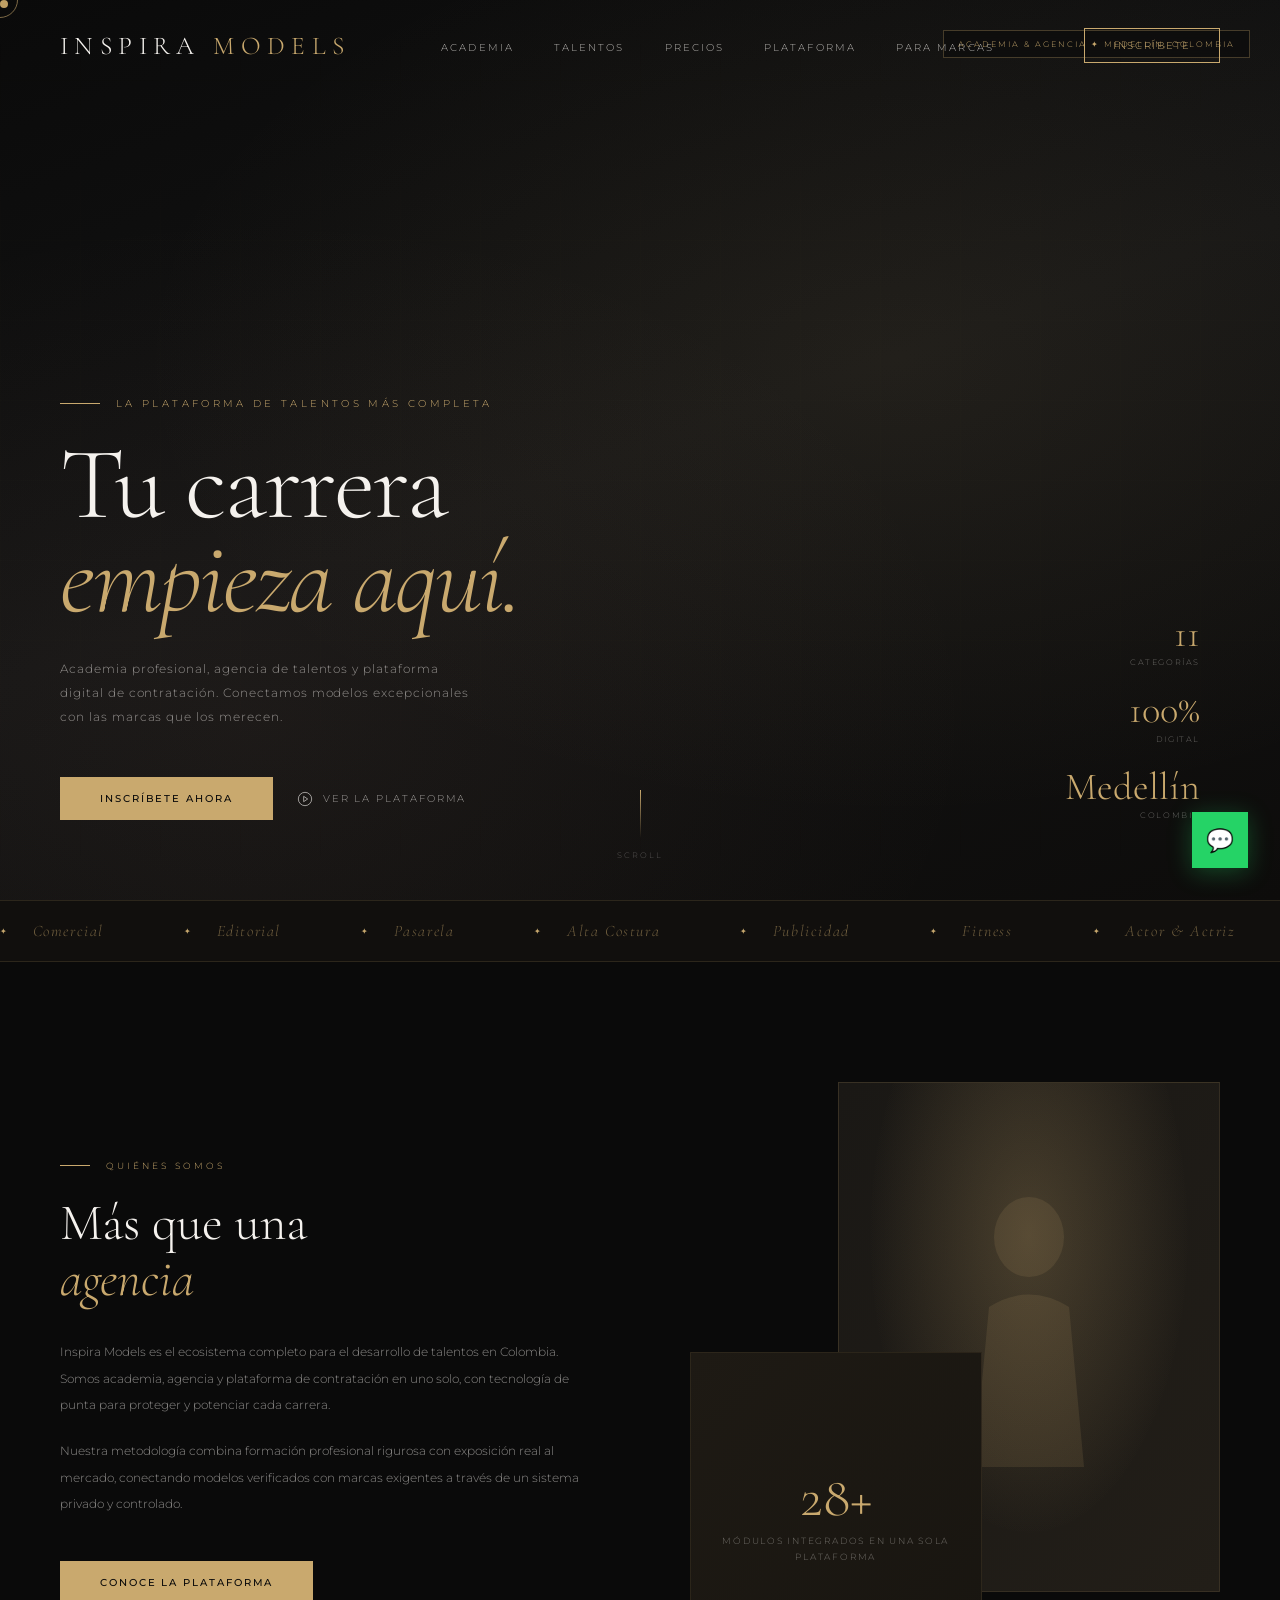
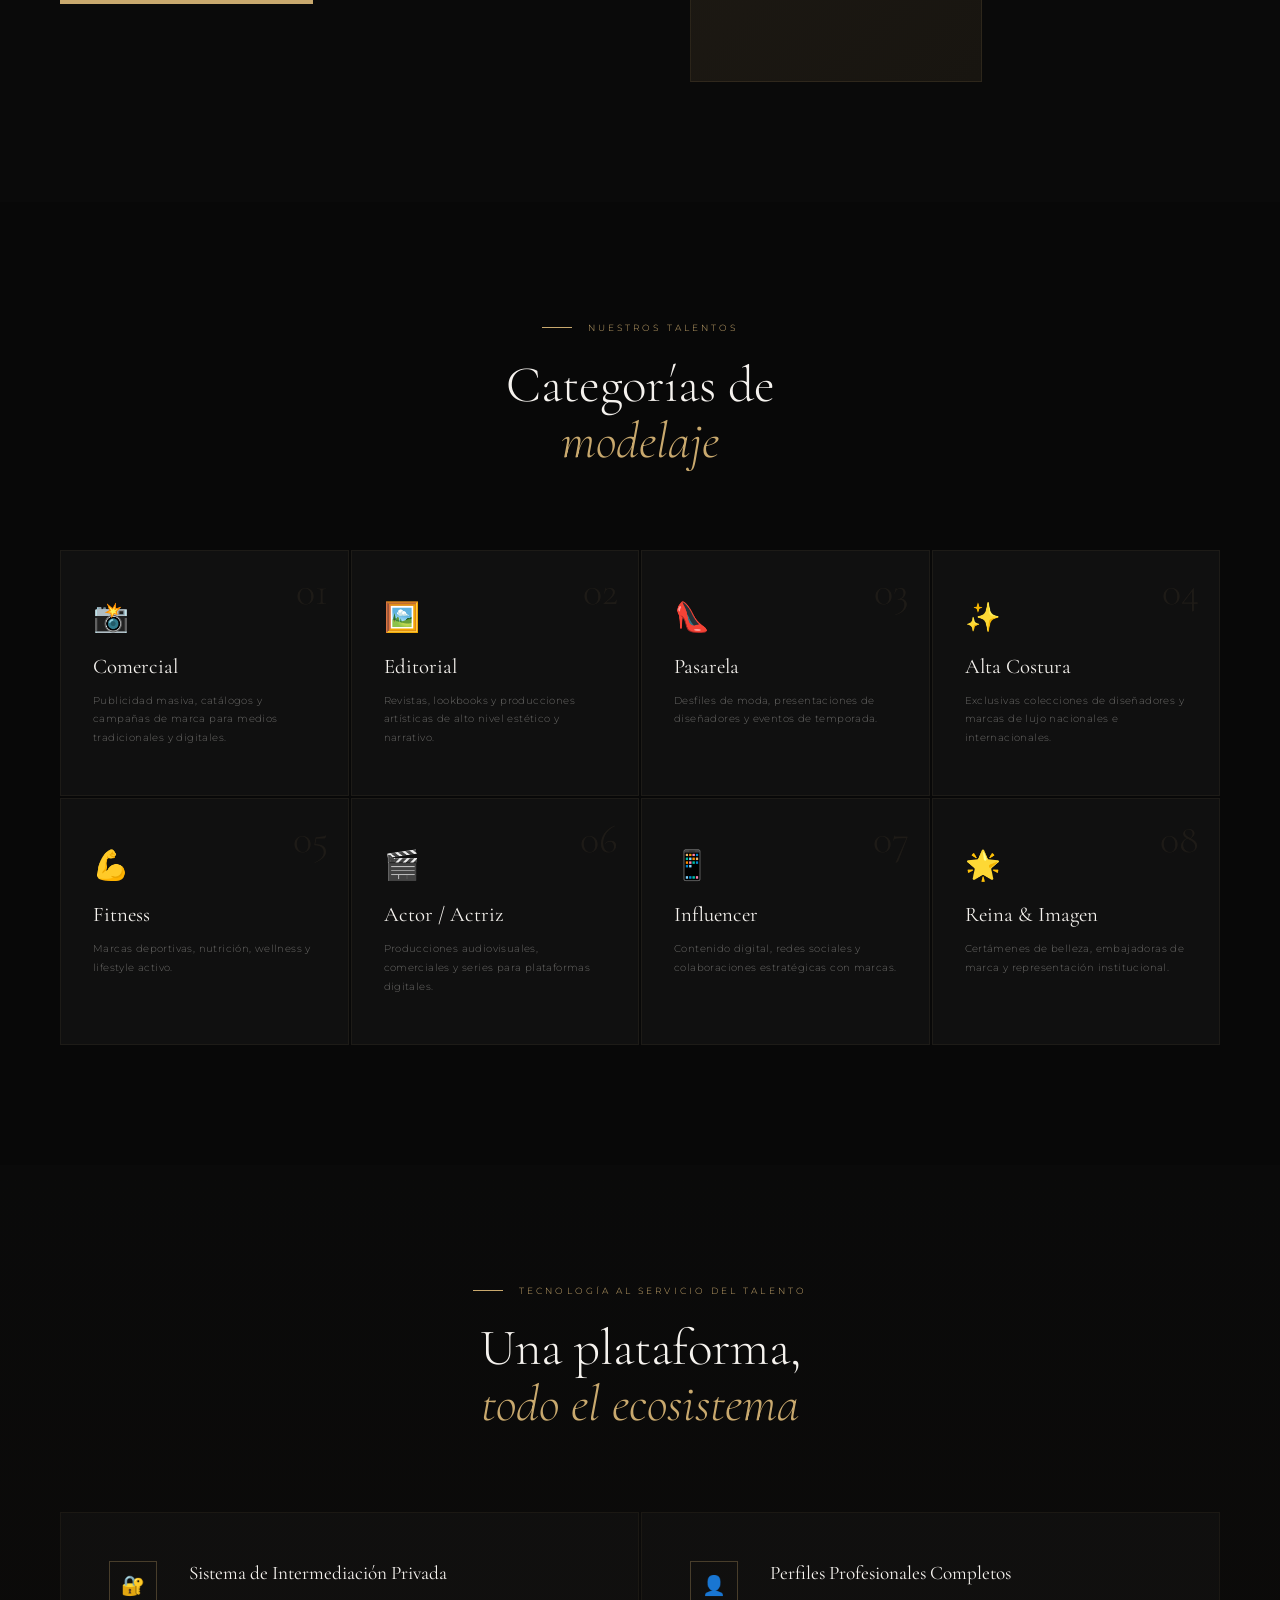
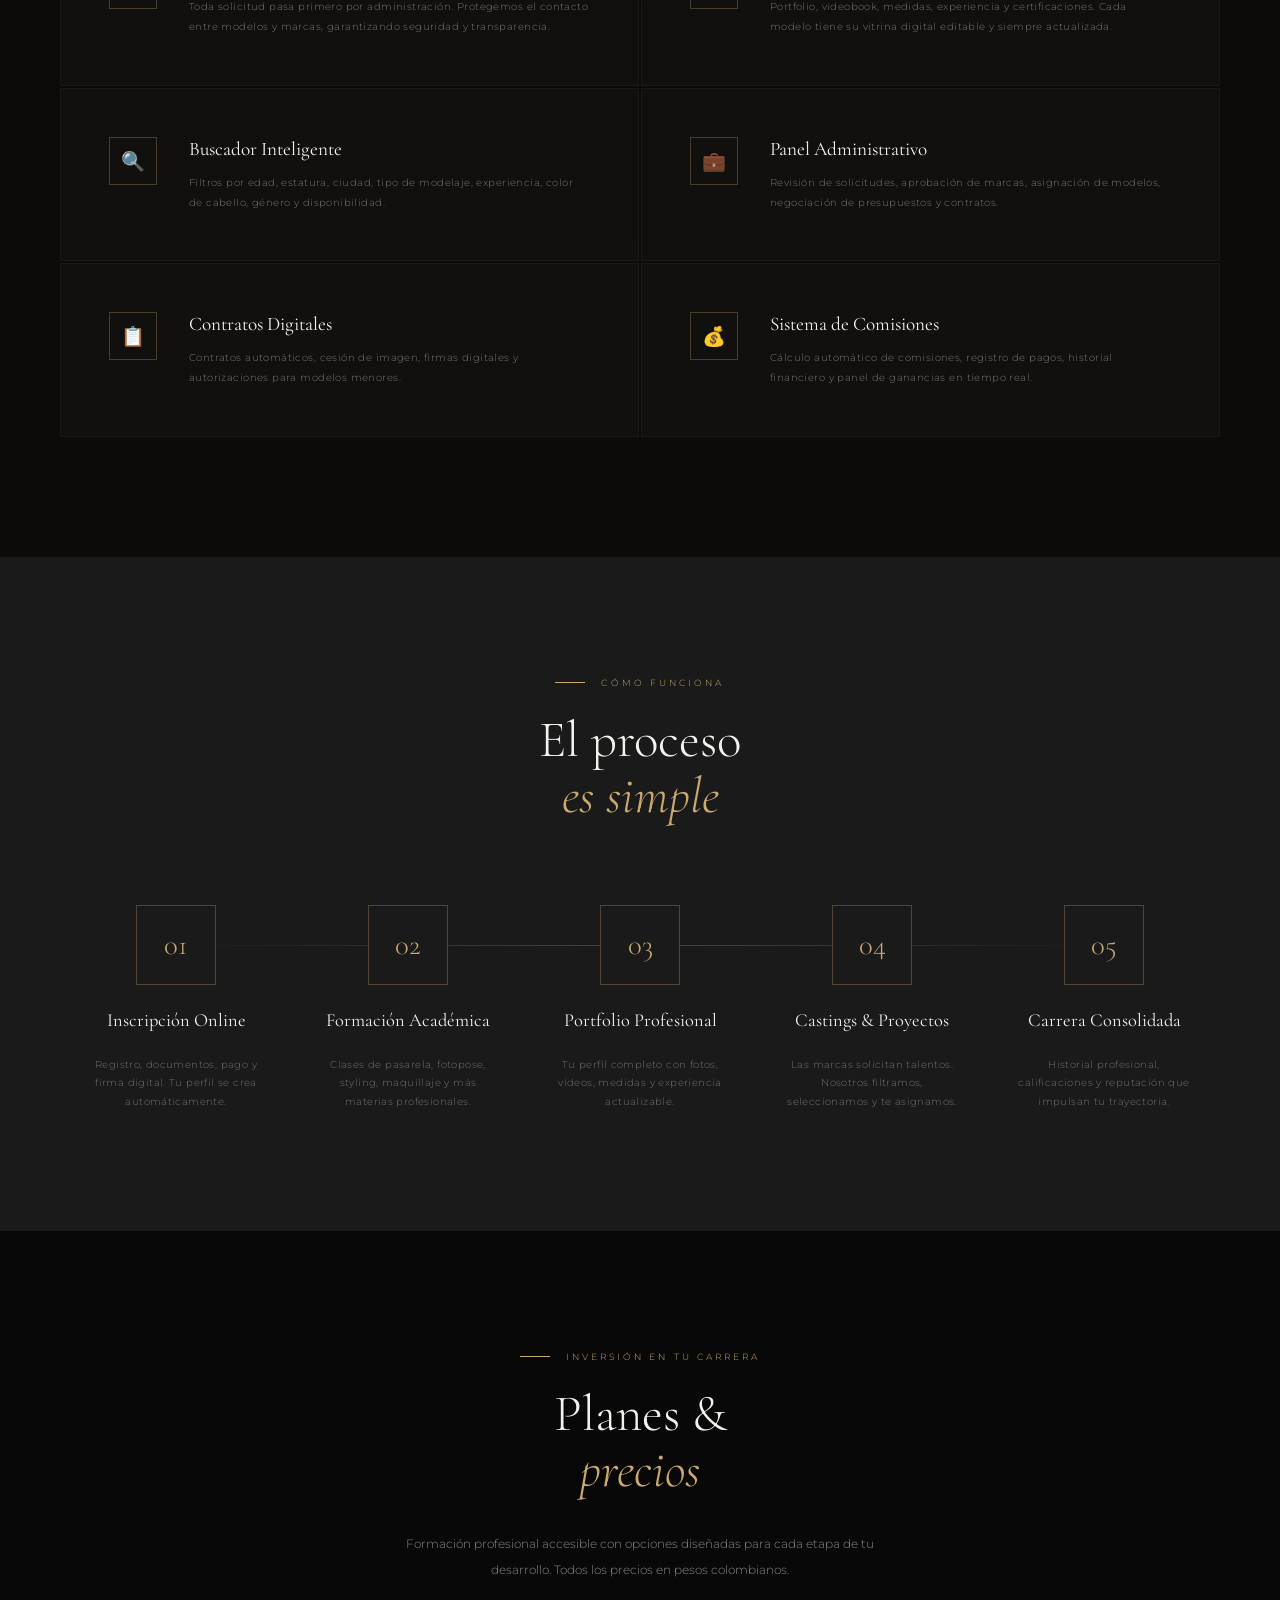
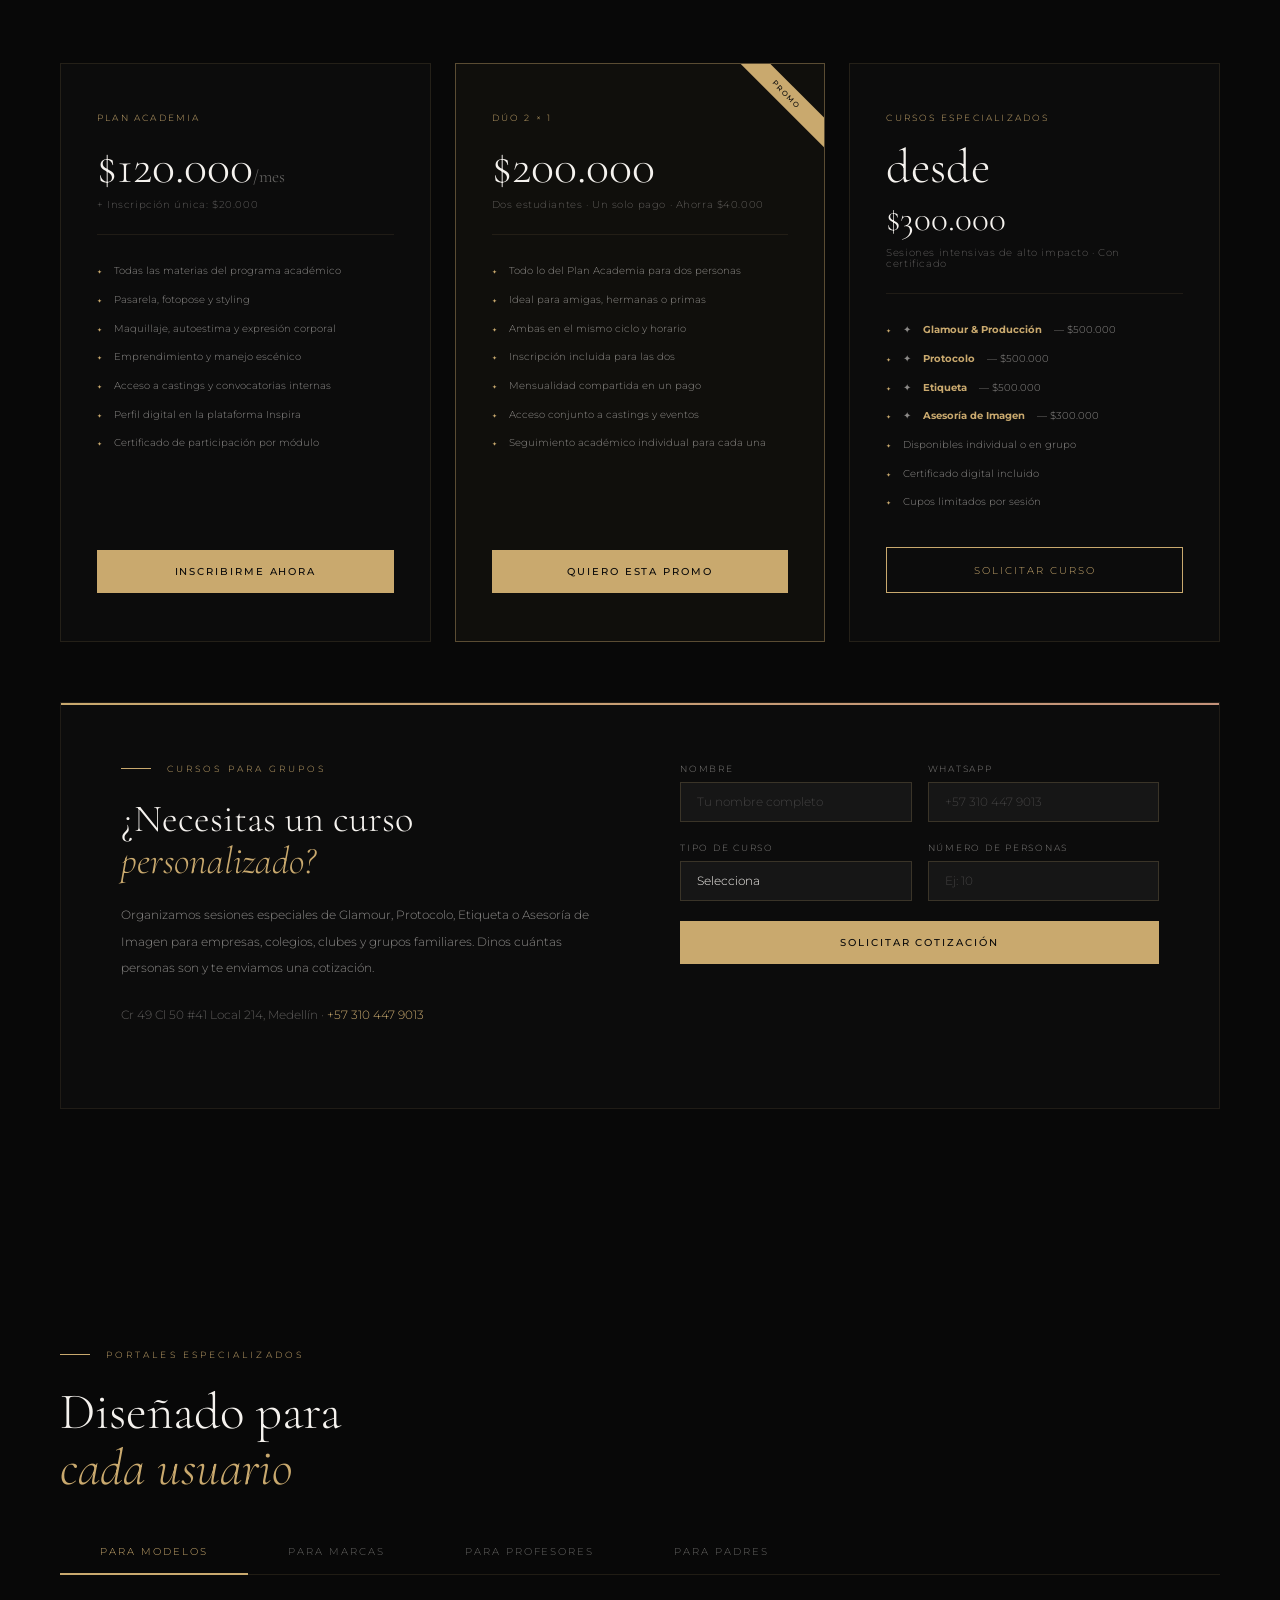
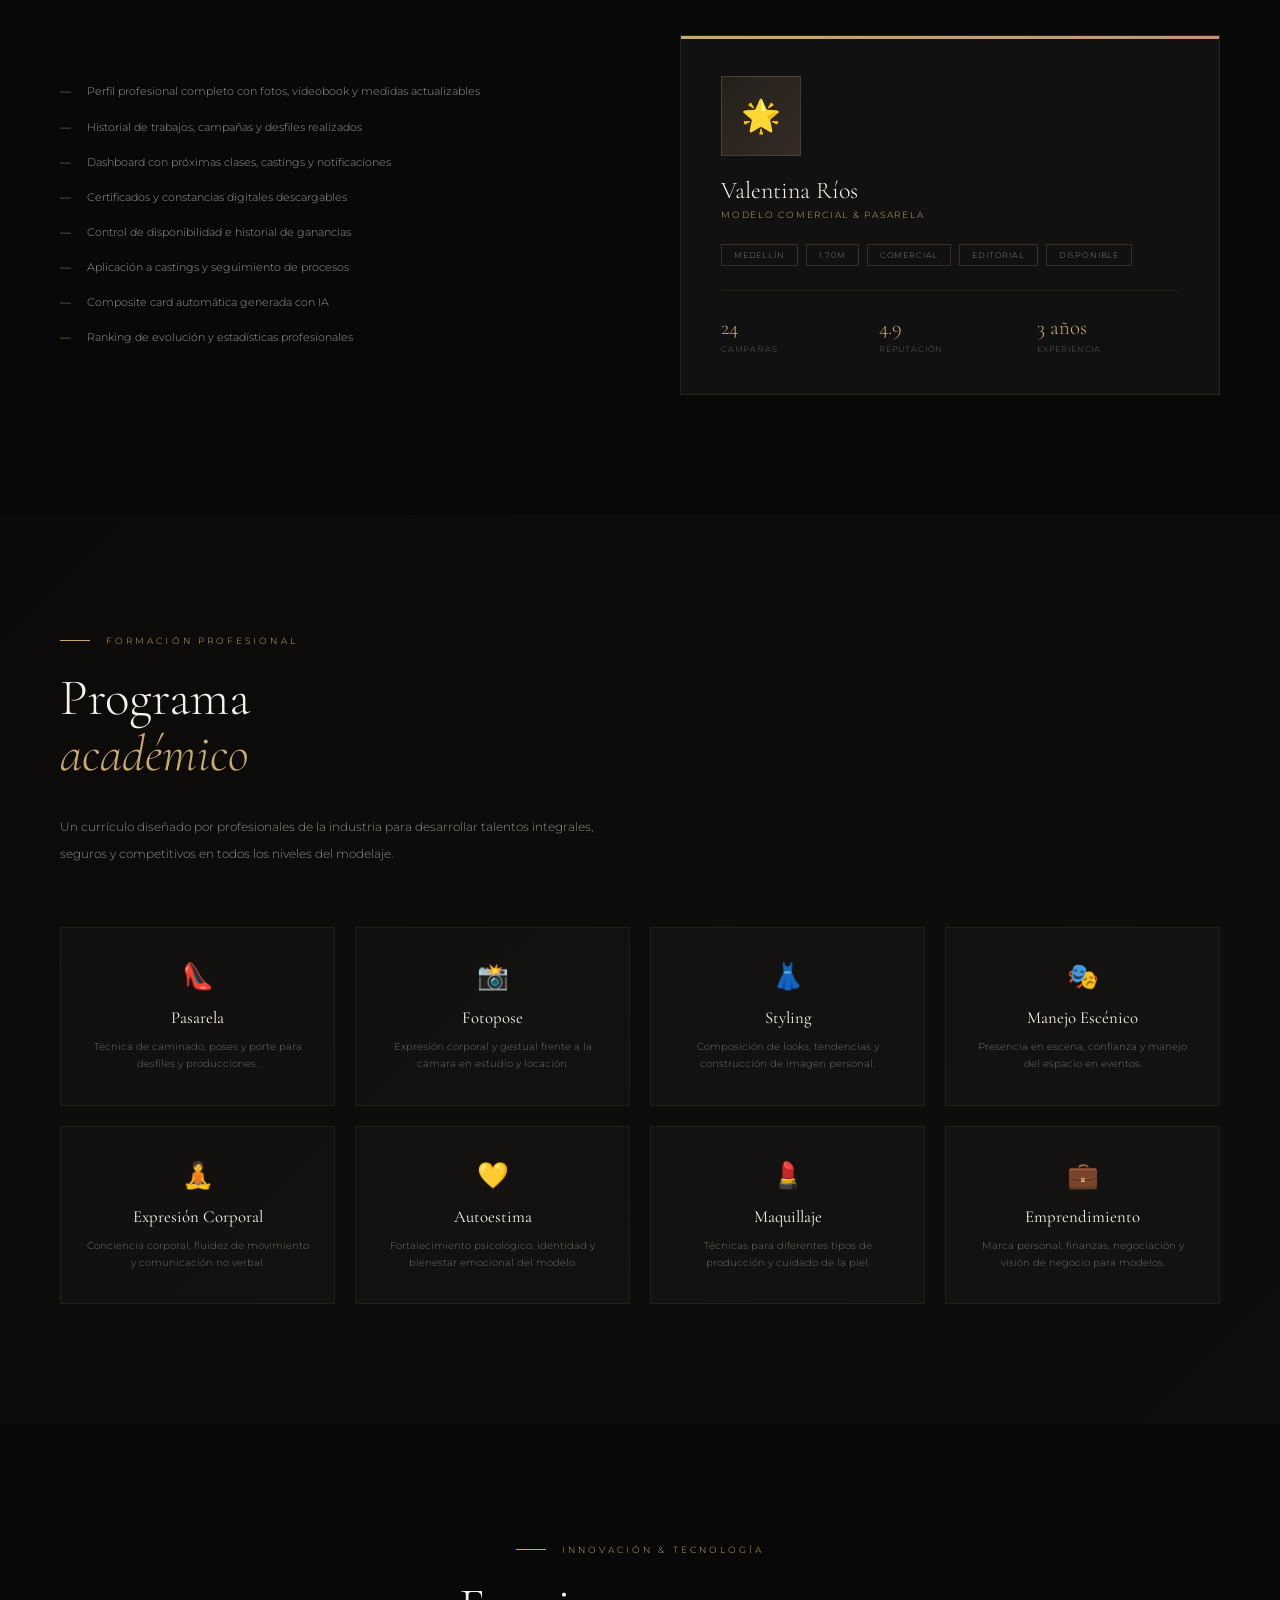
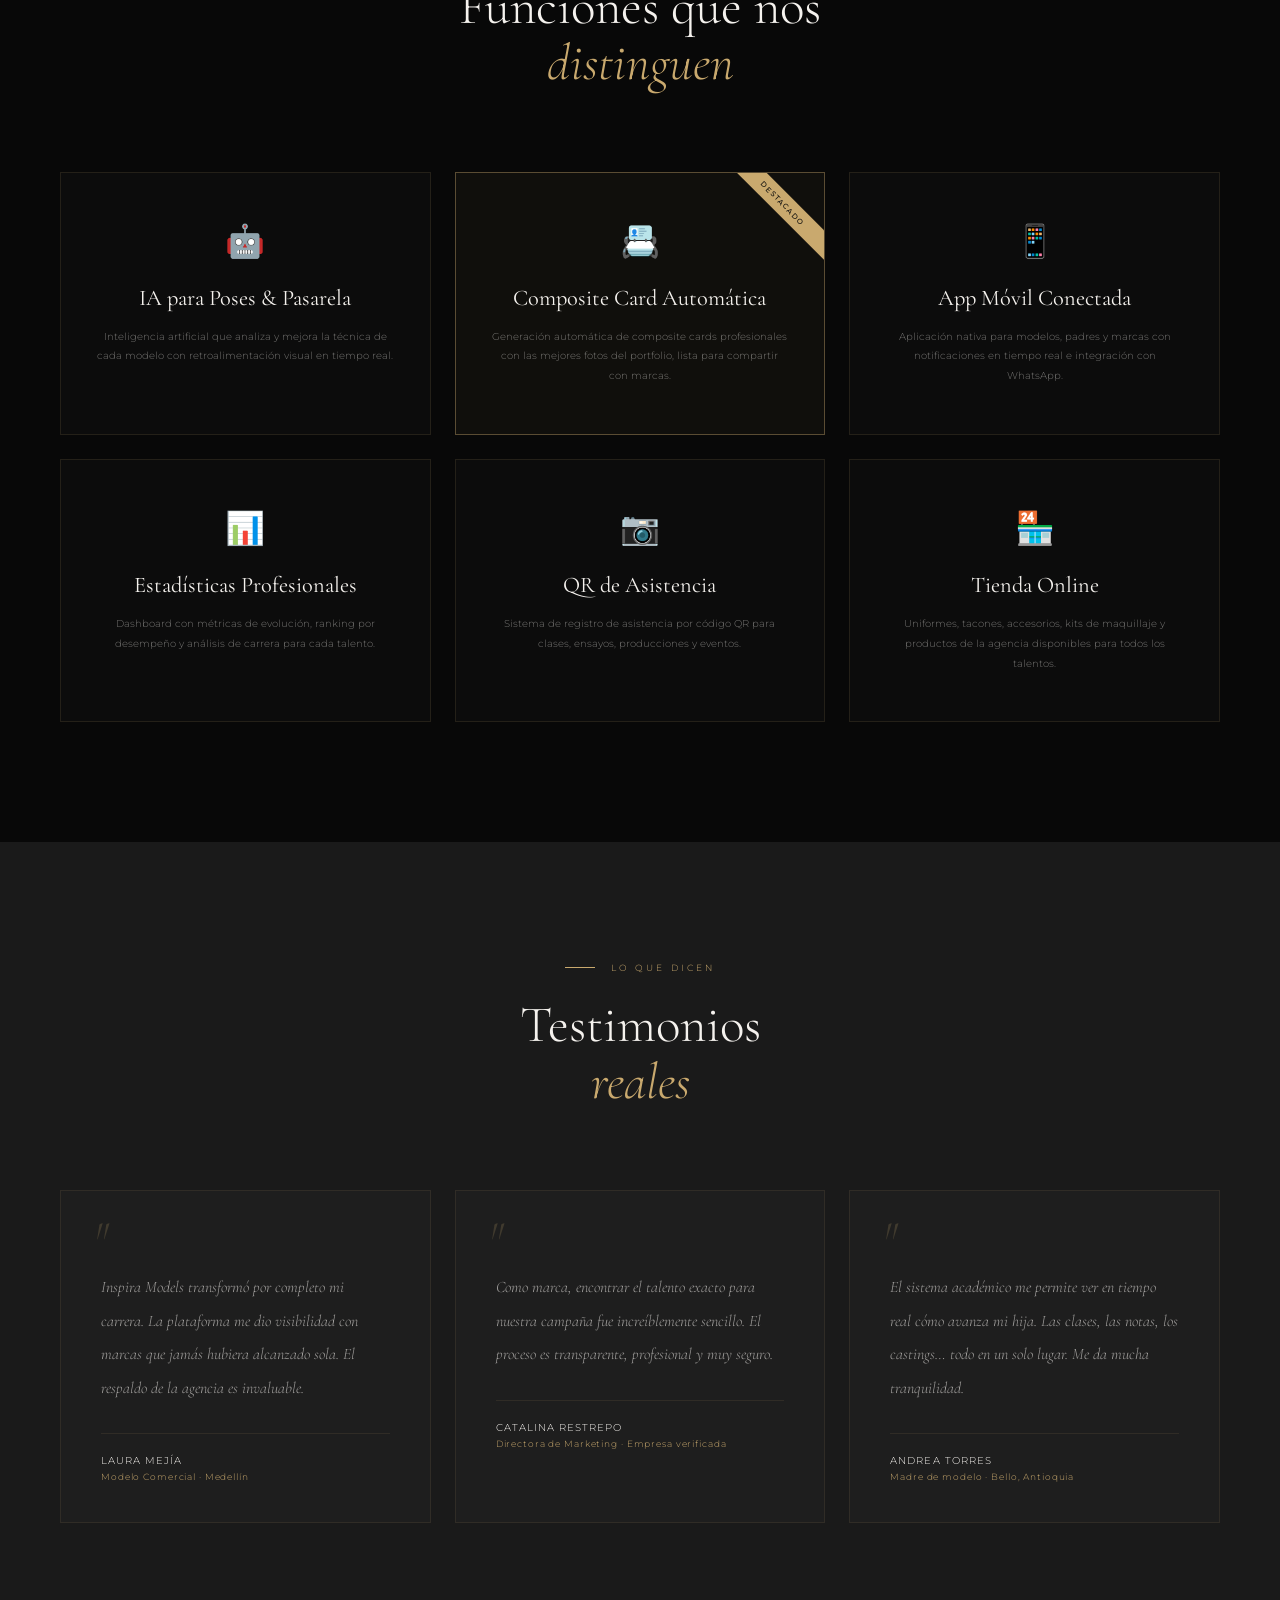
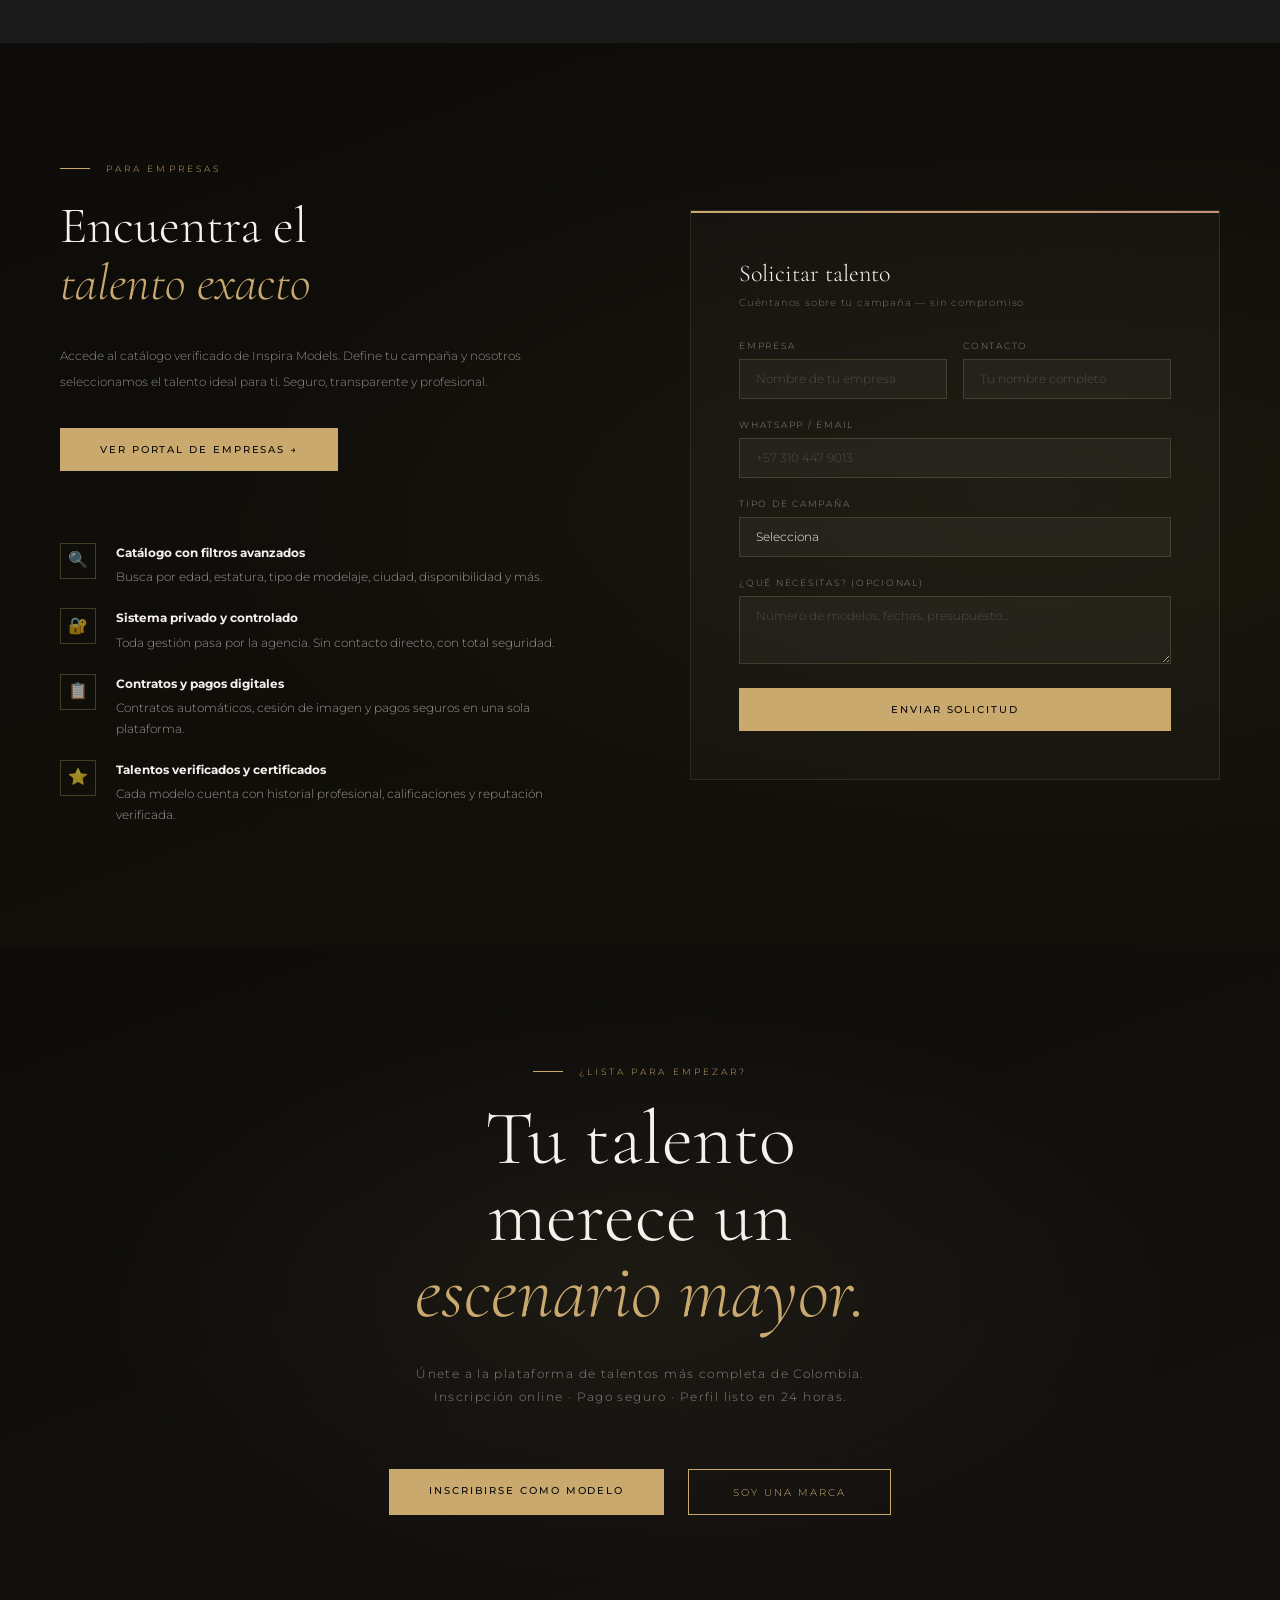
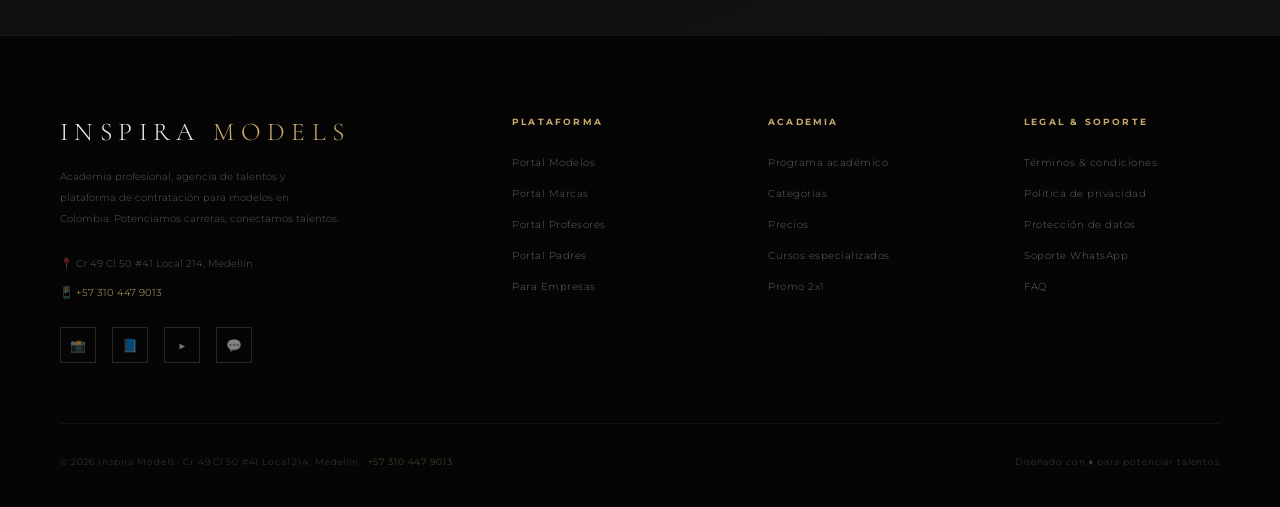
==== index.html @ a3278a5c "Add files via upload" ====
<!DOCTYPE html>
<html lang="es">
<head>
<meta charset="UTF-8">
<meta name="viewport" content="width=device-width, initial-scale=1.0">
<title>Inspira Models — Academia & Agencia de Talentos</title>
<meta name="description" content="Inspira Models: Academia profesional, agencia de talentos y plataforma digital de contratación en Medellín, Colombia. Formación, castings y conexión con marcas.">
<meta property="og:title" content="Inspira Models — Academia & Agencia de Talentos">
<meta property="og:description" content="La plataforma de talentos más completa de Colombia. Inscríbete y conecta tu carrera con las mejores marcas.">
<meta property="og:type" content="website">
<link rel="stylesheet" href="styles.css">
</head>
<body>

<!-- CURSOR -->
<div class="cursor" id="cursor"></div>
<div class="cursor-ring" id="cursorRing"></div>

<!-- NAV MOBILE -->
<div class="nav-mobile" id="navMobile">
  <button class="nav-mobile-close" onclick="closeNav()">✕</button>
  <a href="#nosotros" onclick="closeNav()">Academia</a>
  <a href="#categorias" onclick="closeNav()">Talentos</a>
  <a href="#precios" onclick="closeNav()">Precios</a>
  <a href="#plataforma" onclick="closeNav()">Plataforma</a>
  <a href="#academico" onclick="closeNav()">Académico</a>
  <a href="empresas.html" onclick="closeNav()">Para Marcas</a>
  <a href="#" onclick="closeNav(); openModal();" style="color:var(--gold)">Inscríbete</a>
</div>

<!-- NAV -->
<nav id="navbar">
  <a href="#" class="logo">Inspira <span>Models</span></a>
  <ul class="nav-links">
    <li><a href="#nosotros">Academia</a></li>
    <li><a href="#categorias">Talentos</a></li>
    <li><a href="#precios">Precios</a></li>
    <li><a href="#plataforma">Plataforma</a></li>
    <li><a href="empresas.html">Para Marcas</a></li>
  </ul>
  <a href="#" class="nav-cta" onclick="openModal(); return false;">Inscríbete</a>
  <div class="nav-hamburger" onclick="openNav()">
    <span></span><span></span><span></span>
  </div>
</nav>

<!-- HERO -->
<section class="hero" id="inicio">
  <div class="hero-bg"></div>
  <div class="hero-grid"></div>
  <div class="hero-badge">Academia & Agencia ✦ Medellín, Colombia</div>
  <div class="hero-content">
    <p class="hero-eyebrow">La plataforma de talentos más completa</p>
    <h1 class="hero-title">Tu carrera<br><em>empieza aquí.</em></h1>
    <p class="hero-desc">Academia profesional, agencia de talentos y plataforma digital de contratación. Conectamos modelos excepcionales con las marcas que los merecen.</p>
    <div class="hero-actions">
      <a href="#" class="btn-primary" onclick="openModal(); return false;">Inscríbete ahora</a>
      <a href="#plataforma" class="btn-secondary">
        <svg viewBox="0 0 24 24" fill="none" stroke="currentColor" stroke-width="1.5"><circle cx="12" cy="12" r="10"/><polygon points="10,8 16,12 10,16"/></svg>
        Ver la plataforma
      </a>
    </div>
  </div>
  <div class="hero-stats">
    <div><div class="stat-num">11</div><div class="stat-label">Categorías</div></div>
    <div><div class="stat-num">100%</div><div class="stat-label">Digital</div></div>
    <div><div class="stat-num">Medellín</div><div class="stat-label">Colombia</div></div>
  </div>
  <div class="scroll-hint"><div class="scroll-line"></div>Scroll</div>
</section>

<!-- MARQUEE -->
<div class="marquee-section">
  <div class="marquee-track">
    <span class="marquee-item">Comercial</span><span class="marquee-item">Editorial</span>
    <span class="marquee-item">Pasarela</span><span class="marquee-item">Alta Costura</span>
    <span class="marquee-item">Publicidad</span><span class="marquee-item">Fitness</span>
    <span class="marquee-item">Actor & Actriz</span><span class="marquee-item">Influencer</span>
    <span class="marquee-item">Host</span><span class="marquee-item">Modelo Infantil</span>
    <span class="marquee-item">Reina & Imagen</span>
    <span class="marquee-item">Comercial</span><span class="marquee-item">Editorial</span>
    <span class="marquee-item">Pasarela</span><span class="marquee-item">Alta Costura</span>
    <span class="marquee-item">Publicidad</span><span class="marquee-item">Fitness</span>
    <span class="marquee-item">Actor & Actriz</span><span class="marquee-item">Influencer</span>
    <span class="marquee-item">Host</span><span class="marquee-item">Modelo Infantil</span>
    <span class="marquee-item">Reina & Imagen</span>
  </div>
</div>

<!-- SOBRE NOSOTROS -->
<section id="nosotros">
  <div class="about">
    <div>
      <p class="section-label reveal">Quiénes somos</p>
      <h2 class="section-title reveal reveal-delay-1">Más que una<br><em>agencia</em></h2>
      <p class="section-text reveal reveal-delay-2">Inspira Models es el ecosistema completo para el desarrollo de talentos en Colombia. Somos academia, agencia y plataforma de contratación en uno solo, con tecnología de punta para proteger y potenciar cada carrera.</p>
      <p class="section-text reveal reveal-delay-2">Nuestra metodología combina formación profesional rigurosa con exposición real al mercado, conectando modelos verificados con marcas exigentes a través de un sistema privado y controlado.</p>
      <a href="#" class="btn-primary reveal reveal-delay-3" onclick="openModal(); return false;" style="margin-top:24px;display:inline-block">Conoce la plataforma</a>
    </div>
    <div class="about-visual reveal reveal-delay-2">
      <div class="about-frame-main">
        <div style="width:100%;height:100%;display:flex;align-items:center;justify-content:center;position:relative;overflow:hidden;">
          <svg width="200" height="300" viewBox="0 0 200 300" fill="none" xmlns="http://www.w3.org/2000/svg" style="opacity:0.12">
            <ellipse cx="100" cy="50" rx="35" ry="40" fill="#c9a96e"/>
            <path d="M60 120 Q100 95 140 120 L155 280 H45 Z" fill="#c9a96e"/>
            <line x1="100" y1="140" x2="60" y2="220" stroke="#c9a96e" stroke-width="2"/>
            <line x1="100" y1="140" x2="140" y2="220" stroke="#c9a96e" stroke-width="2"/>
          </svg>
          <div style="position:absolute;inset:0;background:radial-gradient(ellipse at 50% 30%,rgba(201,169,110,0.15),transparent 60%)"></div>
        </div>
      </div>
      <div class="about-frame-accent">
        <div class="accent-num">28+</div>
        <div class="accent-label">Módulos integrados en una sola plataforma</div>
      </div>
    </div>
  </div>
</section>

<!-- CATEGORÍAS -->
<section class="categories-section" id="categorias">
  <div class="categories-header">
    <p class="section-label reveal" style="justify-content:center">Nuestros talentos</p>
    <h2 class="section-title reveal reveal-delay-1">Categorías de<br><em>modelaje</em></h2>
  </div>
  <div class="categories-grid">
    <div class="category-card reveal"><span class="category-num">01</span><span class="category-icon">📸</span><div class="category-name">Comercial</div><div class="category-desc">Publicidad masiva, catálogos y campañas de marca para medios tradicionales y digitales.</div></div>
    <div class="category-card reveal reveal-delay-1"><span class="category-num">02</span><span class="category-icon">🖼️</span><div class="category-name">Editorial</div><div class="category-desc">Revistas, lookbooks y producciones artísticas de alto nivel estético y narrativo.</div></div>
    <div class="category-card reveal reveal-delay-2"><span class="category-num">03</span><span class="category-icon">👠</span><div class="category-name">Pasarela</div><div class="category-desc">Desfiles de moda, presentaciones de diseñadores y eventos de temporada.</div></div>
    <div class="category-card reveal reveal-delay-3"><span class="category-num">04</span><span class="category-icon">✨</span><div class="category-name">Alta Costura</div><div class="category-desc">Exclusivas colecciones de diseñadores y marcas de lujo nacionales e internacionales.</div></div>
    <div class="category-card reveal"><span class="category-num">05</span><span class="category-icon">💪</span><div class="category-name">Fitness</div><div class="category-desc">Marcas deportivas, nutrición, wellness y lifestyle activo.</div></div>
    <div class="category-card reveal reveal-delay-1"><span class="category-num">06</span><span class="category-icon">🎬</span><div class="category-name">Actor / Actriz</div><div class="category-desc">Producciones audiovisuales, comerciales y series para plataformas digitales.</div></div>
    <div class="category-card reveal reveal-delay-2"><span class="category-num">07</span><span class="category-icon">📱</span><div class="category-name">Influencer</div><div class="category-desc">Contenido digital, redes sociales y colaboraciones estratégicas con marcas.</div></div>
    <div class="category-card reveal reveal-delay-3"><span class="category-num">08</span><span class="category-icon">🌟</span><div class="category-name">Reina & Imagen</div><div class="category-desc">Certámenes de belleza, embajadoras de marca y representación institucional.</div></div>
  </div>
</section>

<!-- PLATAFORMA -->
<section class="platform-section" id="plataforma">
  <div style="text-align:center">
    <p class="section-label reveal" style="justify-content:center">Tecnología al servicio del talento</p>
    <h2 class="section-title reveal reveal-delay-1">Una plataforma,<br><em>todo el ecosistema</em></h2>
  </div>
  <div class="platform-grid">
    <div class="platform-item reveal"><div class="platform-icon-wrap">🔐</div><div><div class="platform-item-title">Sistema de Intermediación Privada</div><div class="platform-item-desc">Toda solicitud pasa primero por administración. Protegemos el contacto entre modelos y marcas, garantizando seguridad y transparencia.</div></div></div>
    <div class="platform-item reveal reveal-delay-1"><div class="platform-icon-wrap">👤</div><div><div class="platform-item-title">Perfiles Profesionales Completos</div><div class="platform-item-desc">Portfolio, videobook, medidas, experiencia y certificaciones. Cada modelo tiene su vitrina digital editable y siempre actualizada.</div></div></div>
    <div class="platform-item reveal"><div class="platform-icon-wrap">🔍</div><div><div class="platform-item-title">Buscador Inteligente</div><div class="platform-item-desc">Filtros por edad, estatura, ciudad, tipo de modelaje, experiencia, color de cabello, género y disponibilidad.</div></div></div>
    <div class="platform-item reveal reveal-delay-1"><div class="platform-icon-wrap">💼</div><div><div class="platform-item-title">Panel Administrativo</div><div class="platform-item-desc">Revisión de solicitudes, aprobación de marcas, asignación de modelos, negociación de presupuestos y contratos.</div></div></div>
    <div class="platform-item reveal"><div class="platform-icon-wrap">📋</div><div><div class="platform-item-title">Contratos Digitales</div><div class="platform-item-desc">Contratos automáticos, cesión de imagen, firmas digitales y autorizaciones para modelos menores.</div></div></div>
    <div class="platform-item reveal reveal-delay-1"><div class="platform-icon-wrap">💰</div><div><div class="platform-item-title">Sistema de Comisiones</div><div class="platform-item-desc">Cálculo automático de comisiones, registro de pagos, historial financiero y panel de ganancias en tiempo real.</div></div></div>
  </div>
</section>

<!-- FLUJO -->
<section class="flow-section">
  <p class="section-label reveal" style="justify-content:center">Cómo funciona</p>
  <h2 class="section-title reveal reveal-delay-1">El proceso<br><em>es simple</em></h2>
  <div class="flow-steps">
    <div class="flow-step reveal"><div class="flow-num">01</div><div class="flow-step-title">Inscripción Online</div><div class="flow-step-desc">Registro, documentos, pago y firma digital. Tu perfil se crea automáticamente.</div></div>
    <div class="flow-step reveal reveal-delay-1"><div class="flow-num">02</div><div class="flow-step-title">Formación Académica</div><div class="flow-step-desc">Clases de pasarela, fotopose, styling, maquillaje y más materias profesionales.</div></div>
    <div class="flow-step reveal reveal-delay-2"><div class="flow-num">03</div><div class="flow-step-title">Portfolio Profesional</div><div class="flow-step-desc">Tu perfil completo con fotos, videos, medidas y experiencia actualizable.</div></div>
    <div class="flow-step reveal reveal-delay-3"><div class="flow-num">04</div><div class="flow-step-title">Castings & Proyectos</div><div class="flow-step-desc">Las marcas solicitan talentos. Nosotros filtramos, seleccionamos y te asignamos.</div></div>
    <div class="flow-step reveal reveal-delay-4"><div class="flow-num">05</div><div class="flow-step-title">Carrera Consolidada</div><div class="flow-step-desc">Historial profesional, calificaciones y reputación que impulsan tu trayectoria.</div></div>
  </div>
</section>

<!-- ===== PRECIOS ===== -->
<section class="pricing-section" id="precios">
  <div style="text-align:center;margin-bottom:80px">
    <p class="section-label reveal" style="justify-content:center">Inversión en tu carrera</p>
    <h2 class="section-title reveal reveal-delay-1">Planes &<br><em>precios</em></h2>
    <p class="section-text reveal reveal-delay-2" style="max-width:520px;margin:0 auto">Formación profesional accesible con opciones diseñadas para cada etapa de tu desarrollo. Todos los precios en pesos colombianos.</p>
  </div>

  <div class="pricing-grid">
    <!-- PLAN ACADEMIA -->
    <div class="price-card reveal">
      <div class="price-label">Plan Academia</div>
      <div class="price-main">$120.000<span>/mes</span></div>
      <div class="price-note">+ Inscripción única: $20.000</div>
      <ul class="price-features">
        <li>Todas las materias del programa académico</li>
        <li>Pasarela, fotopose y styling</li>
        <li>Maquillaje, autoestima y expresión corporal</li>
        <li>Emprendimiento y manejo escénico</li>
        <li>Acceso a castings y convocatorias internas</li>
        <li>Perfil digital en la plataforma Inspira</li>
        <li>Certificado de participación por módulo</li>
      </ul>
      <a href="#" class="btn-primary" onclick="openModal(); return false;">Inscribirme ahora</a>
    </div>

    <!-- PROMO DÚO 2x1 -->
    <div class="price-card featured reveal reveal-delay-1">
      <div class="price-badge-tag">PROMO</div>
      <div class="price-label">Dúo 2 × 1</div>
      <div class="price-main">$200.000</div>
      <div class="price-note">Dos estudiantes · Un solo pago · Ahorra $40.000</div>
      <ul class="price-features">
        <li>Todo lo del Plan Academia para dos personas</li>
        <li>Ideal para amigas, hermanas o primas</li>
        <li>Ambas en el mismo ciclo y horario</li>
        <li>Inscripción incluida para las dos</li>
        <li>Mensualidad compartida en un pago</li>
        <li>Acceso conjunto a castings y eventos</li>
        <li>Seguimiento académico individual para cada una</li>
      </ul>
      <a href="https://wa.me/573104479013?text=Hola!%20Me%20interesa%20la%20promo%20D%C3%BAo%202x1%20de%20Inspira%20Models.%20%C2%BFCu%C3%A1les%20son%20los%20detalles%3F" target="_blank" class="btn-primary">Quiero esta promo</a>
    </div>

    <!-- CURSOS ESPECIALIZADOS -->
    <div class="price-card reveal reveal-delay-2">
      <div class="price-label">Cursos Especializados</div>
      <div class="price-main">desde <br><span style="font-size:2.2rem;color:var(--white)">$300.000</span></div>
      <div class="price-note">Sesiones intensivas de alto impacto · Con certificado</div>
      <ul class="price-features">
        <li>✦ <strong style="color:var(--gold)">Glamour & Producción</strong> — $500.000</li>
        <li>✦ <strong style="color:var(--gold)">Protocolo</strong> — $500.000</li>
        <li>✦ <strong style="color:var(--gold)">Etiqueta</strong> — $500.000</li>
        <li>✦ <strong style="color:var(--gold)">Asesoría de Imagen</strong> — $300.000</li>
        <li>Disponibles individual o en grupo</li>
        <li>Certificado digital incluido</li>
        <li>Cupos limitados por sesión</li>
      </ul>
      <a href="#curso-grupo" class="btn-outline-gold">Solicitar curso</a>
    </div>
  </div>

  <!-- SOLICITAR CURSO PARA GRUPO -->
  <div class="curso-grupo-box" id="curso-grupo">
    <div>
      <p class="section-label reveal">Cursos para grupos</p>
      <h3 class="curso-grupo-title reveal reveal-delay-1">¿Necesitas un curso<br><em>personalizado?</em></h3>
      <p class="section-text reveal reveal-delay-2">Organizamos sesiones especiales de Glamour, Protocolo, Etiqueta o Asesoría de Imagen para empresas, colegios, clubes y grupos familiares. Dinos cuántas personas son y te enviamos una cotización.</p>
      <p class="section-text reveal reveal-delay-3" style="color:rgba(245,242,238,0.35)">Cr 49 Cl 50 #41 Local 214, Medellín · <a href="https://wa.me/573104479013" target="_blank" style="color:var(--gold);text-decoration:none">+57 310 447 9013</a></p>
    </div>
    <div class="reveal reveal-delay-2">
      <div id="cursoGrupoSuccess" class="form-success">
        <span class="form-success-icon">✦</span>
        <div class="form-success-title">¡Solicitud enviada!</div>
        <p class="form-success-text">Te contactaremos en menos de 24 horas con la cotización personalizada para tu grupo.</p>
      </div>
      <form id="cursoGrupoFormEl" onsubmit="submitCursoGrupo(event)">
        <div id="cursoGrupoForm">
          <div class="form-row">
            <div class="form-group"><label>Nombre</label><input type="text" id="cgNombre" placeholder="Tu nombre completo" required></div>
            <div class="form-group"><label>WhatsApp</label><input type="tel" id="cgWpp" placeholder="+57 310 447 9013" required></div>
          </div>
          <div class="form-row">
            <div class="form-group">
              <label>Tipo de curso</label>
              <select id="cgTipo" required>
                <option value="" disabled selected>Selecciona</option>
                <option>Glamour & Producción — $500.000</option>
                <option>Protocolo — $500.000</option>
                <option>Etiqueta — $500.000</option>
                <option>Asesoría de Imagen — $300.000</option>
                <option>Personalizado (varios temas)</option>
              </select>
            </div>
            <div class="form-group"><label>Número de personas</label><input type="number" id="cgPersonas" placeholder="Ej: 10" min="1" required></div>
          </div>
          <button type="submit" class="btn-primary" style="width:100%;border:none;cursor:pointer;font-family:'Montserrat',sans-serif">Solicitar cotización</button>
        </div>
      </form>
    </div>
  </div>
</section>

<!-- PERFILES -->
<section class="profiles-section">
  <p class="section-label reveal">Portales especializados</p>
  <h2 class="section-title reveal reveal-delay-1">Diseñado para<br><em>cada usuario</em></h2>
  <div class="profiles-tabs reveal reveal-delay-2">
    <div class="profile-tab active" onclick="switchTab('modelo')">Para Modelos</div>
    <div class="profile-tab" onclick="switchTab('marca')">Para Marcas</div>
    <div class="profile-tab" onclick="switchTab('profesor')">Para Profesores</div>
    <div class="profile-tab" onclick="switchTab('padre')">Para Padres</div>
  </div>
  <div class="profile-content active" id="tab-modelo">
    <ul class="profile-features">
      <li>Perfil profesional completo con fotos, videobook y medidas actualizables</li>
      <li>Historial de trabajos, campañas y desfiles realizados</li>
      <li>Dashboard con próximas clases, castings y notificaciones</li>
      <li>Certificados y constancias digitales descargables</li>
      <li>Control de disponibilidad e historial de ganancias</li>
      <li>Aplicación a castings y seguimiento de procesos</li>
      <li>Composite card automática generada con IA</li>
      <li>Ranking de evolución y estadísticas profesionales</li>
    </ul>
    <div class="profile-card-preview">
      <div class="profile-avatar">🌟</div>
      <div class="profile-card-name">Valentina Ríos</div>
      <div class="profile-card-role">Modelo Comercial & Pasarela</div>
      <div class="profile-card-tags"><span class="profile-tag">Medellín</span><span class="profile-tag">1.70m</span><span class="profile-tag">Comercial</span><span class="profile-tag">Editorial</span><span class="profile-tag">Disponible</span></div>
      <div class="profile-card-stats">
        <div><div class="pcs-val">24</div><div class="pcs-label">Campañas</div></div>
        <div><div class="pcs-val">4.9</div><div class="pcs-label">Reputación</div></div>
        <div><div class="pcs-val">3 años</div><div class="pcs-label">Experiencia</div></div>
      </div>
    </div>
  </div>
  <div class="profile-content" id="tab-marca">
    <ul class="profile-features">
      <li>Cuenta empresarial verificada con acceso al catálogo de talentos</li>
      <li>Búsqueda avanzada con filtros por características físicas y tipo</li>
      <li>Sistema de solicitudes privadas con definición de campaña y presupuesto</li>
      <li>Visualización de portfolios y historial profesional verificado</li>
      <li>Sin contacto directo — toda gestión pasa por la agencia</li>
      <li>Contratos automáticos y cesión de imagen digitales</li>
      <li>Valoraciones y referencias post-campaña</li>
    </ul>
    <div class="profile-card-preview">
      <div class="profile-avatar">🏢</div>
      <div class="profile-card-name">Marca Verificada</div>
      <div class="profile-card-role">Cuenta Empresarial Premium</div>
      <div class="profile-card-tags"><span class="profile-tag">Verificada ✓</span><span class="profile-tag">Activa</span><span class="profile-tag">Moda</span></div>
      <div class="profile-card-stats">
        <div><div class="pcs-val">12</div><div class="pcs-label">Campañas</div></div>
        <div><div class="pcs-val">4.8</div><div class="pcs-label">Valoración</div></div>
        <div><div class="pcs-val">Activa</div><div class="pcs-label">Estado</div></div>
      </div>
    </div>
  </div>
  <div class="profile-content" id="tab-profesor">
    <ul class="profile-features">
      <li>Registro de asistencia y notas por materia</li>
      <li>Creación de observaciones y evaluaciones personalizadas</li>
      <li>Subida de material didáctico y tareas</li>
      <li>Sistema de fortalezas y aspectos por mejorar por estudiante</li>
      <li>Seguimiento de evolución académica longitudinal</li>
      <li>Comunicación directa con padres y administración</li>
    </ul>
    <div class="profile-card-preview">
      <div class="profile-avatar">👩‍🏫</div>
      <div class="profile-card-name">Docente Inspira</div>
      <div class="profile-card-role">Pasarela & Fotopose</div>
      <div class="profile-card-tags"><span class="profile-tag">Activo</span><span class="profile-tag">Pasarela</span><span class="profile-tag">Styling</span></div>
      <div class="profile-card-stats">
        <div><div class="pcs-val">32</div><div class="pcs-label">Estudiantes</div></div>
        <div><div class="pcs-val">8</div><div class="pcs-label">Materias</div></div>
        <div><div class="pcs-val">4.9</div><div class="pcs-label">Evaluación</div></div>
      </div>
    </div>
  </div>
  <div class="profile-content" id="tab-padre">
    <ul class="profile-features">
      <li>Seguimiento académico completo del hijo/hija en tiempo real</li>
      <li>Notas, asistencia, horarios y observaciones</li>
      <li>Comunicados y alertas de la academia</li>
      <li>Autorización digital para menores en contratos y castings</li>
      <li>Historial de evolución y logros del modelo</li>
      <li>Canal directo con docentes y administración</li>
    </ul>
    <div class="profile-card-preview">
      <div class="profile-avatar">👨‍👧</div>
      <div class="profile-card-name">Portal de Padres</div>
      <div class="profile-card-role">Supervisión & Seguimiento</div>
      <div class="profile-card-tags"><span class="profile-tag">Activo</span><span class="profile-tag">1 Representado</span></div>
      <div class="profile-card-stats">
        <div><div class="pcs-val">95%</div><div class="pcs-label">Asistencia</div></div>
        <div><div class="pcs-val">4.7</div><div class="pcs-label">Promedio</div></div>
        <div><div class="pcs-val">3</div><div class="pcs-label">Castings</div></div>
      </div>
    </div>
  </div>
</section>

<!-- ACADÉMICO -->
<section class="academic-section" id="academico">
  <p class="section-label reveal">Formación profesional</p>
  <h2 class="section-title reveal reveal-delay-1">Programa<br><em>académico</em></h2>
  <p class="section-text reveal reveal-delay-2" style="max-width:560px">Un currículo diseñado por profesionales de la industria para desarrollar talentos integrales, seguros y competitivos en todos los niveles del modelaje.</p>
  <div class="materias-grid">
    <div class="materia-card reveal"><span class="materia-icon">👠</span><div class="materia-name">Pasarela</div><div class="materia-desc">Técnica de caminado, poses y porte para desfiles y producciones.</div></div>
    <div class="materia-card reveal reveal-delay-1"><span class="materia-icon">📸</span><div class="materia-name">Fotopose</div><div class="materia-desc">Expresión corporal y gestual frente a la cámara en estudio y locación.</div></div>
    <div class="materia-card reveal reveal-delay-2"><span class="materia-icon">👗</span><div class="materia-name">Styling</div><div class="materia-desc">Composición de looks, tendencias y construcción de imagen personal.</div></div>
    <div class="materia-card reveal reveal-delay-3"><span class="materia-icon">🎭</span><div class="materia-name">Manejo Escénico</div><div class="materia-desc">Presencia en escena, confianza y manejo del espacio en eventos.</div></div>
    <div class="materia-card reveal"><span class="materia-icon">🧘</span><div class="materia-name">Expresión Corporal</div><div class="materia-desc">Conciencia corporal, fluidez de movimiento y comunicación no verbal.</div></div>
    <div class="materia-card reveal reveal-delay-1"><span class="materia-icon">💛</span><div class="materia-name">Autoestima</div><div class="materia-desc">Fortalecimiento psicológico, identidad y bienestar emocional del modelo.</div></div>
    <div class="materia-card reveal reveal-delay-2"><span class="materia-icon">💄</span><div class="materia-name">Maquillaje</div><div class="materia-desc">Técnicas para diferentes tipos de producción y cuidado de la piel.</div></div>
    <div class="materia-card reveal reveal-delay-3"><span class="materia-icon">💼</span><div class="materia-name">Emprendimiento</div><div class="materia-desc">Marca personal, finanzas, negociación y visión de negocio para modelos.</div></div>
  </div>
</section>

<!-- PREMIUM -->
<section class="premium-section">
  <p class="section-label reveal" style="justify-content:center">Innovación & Tecnología</p>
  <h2 class="section-title reveal reveal-delay-1">Funciones que nos<br><em>distinguen</em></h2>
  <div class="premium-grid">
    <div class="premium-card reveal"><span class="premium-icon">🤖</span><div class="premium-title">IA para Poses & Pasarela</div><div class="premium-desc">Inteligencia artificial que analiza y mejora la técnica de cada modelo con retroalimentación visual en tiempo real.</div></div>
    <div class="premium-card featured reveal reveal-delay-1"><span class="premium-icon">📇</span><div class="premium-title">Composite Card Automática</div><div class="premium-desc">Generación automática de composite cards profesionales con las mejores fotos del portfolio, lista para compartir con marcas.</div></div>
    <div class="premium-card reveal reveal-delay-2"><span class="premium-icon">📱</span><div class="premium-title">App Móvil Conectada</div><div class="premium-desc">Aplicación nativa para modelos, padres y marcas con notificaciones en tiempo real e integración con WhatsApp.</div></div>
    <div class="premium-card reveal"><span class="premium-icon">📊</span><div class="premium-title">Estadísticas Profesionales</div><div class="premium-desc">Dashboard con métricas de evolución, ranking por desempeño y análisis de carrera para cada talento.</div></div>
    <div class="premium-card reveal reveal-delay-1"><span class="premium-icon">📷</span><div class="premium-title">QR de Asistencia</div><div class="premium-desc">Sistema de registro de asistencia por código QR para clases, ensayos, producciones y eventos.</div></div>
    <div class="premium-card reveal reveal-delay-2"><span class="premium-icon">🏪</span><div class="premium-title">Tienda Online</div><div class="premium-desc">Uniformes, tacones, accesorios, kits de maquillaje y productos de la agencia disponibles para todos los talentos.</div></div>
  </div>
</section>

<!-- TESTIMONIOS -->
<section class="testimonials-section">
  <div style="text-align:center">
    <p class="section-label reveal" style="justify-content:center">Lo que dicen</p>
    <h2 class="section-title reveal reveal-delay-1">Testimonios<br><em>reales</em></h2>
  </div>
  <div class="testimonials-grid">
    <div class="testimonial-card reveal"><div class="testimonial-quote">"</div><div class="testimonial-text">Inspira Models transformó por completo mi carrera. La plataforma me dio visibilidad con marcas que jamás hubiera alcanzado sola. El respaldo de la agencia es invaluable.</div><div class="testimonial-author"><div class="testimonial-name">Laura Mejía</div><div class="testimonial-role">Modelo Comercial · Medellín</div></div></div>
    <div class="testimonial-card reveal reveal-delay-1"><div class="testimonial-quote">"</div><div class="testimonial-text">Como marca, encontrar el talento exacto para nuestra campaña fue increíblemente sencillo. El proceso es transparente, profesional y muy seguro.</div><div class="testimonial-author"><div class="testimonial-name">Catalina Restrepo</div><div class="testimonial-role">Directora de Marketing · Empresa verificada</div></div></div>
    <div class="testimonial-card reveal reveal-delay-2"><div class="testimonial-quote">"</div><div class="testimonial-text">El sistema académico me permite ver en tiempo real cómo avanza mi hija. Las clases, las notas, los castings… todo en un solo lugar. Me da mucha tranquilidad.</div><div class="testimonial-author"><div class="testimonial-name">Andrea Torres</div><div class="testimonial-role">Madre de modelo · Bello, Antioquia</div></div></div>
  </div>
</section>

<!-- PARA MARCAS -->
<section class="marcas-section" id="marcas">
  <div class="marcas-inner">
    <div>
      <p class="section-label reveal">Para empresas</p>
      <h2 class="section-title reveal reveal-delay-1">Encuentra el<br><em>talento exacto</em></h2>
      <p class="section-text reveal reveal-delay-2">Accede al catálogo verificado de Inspira Models. Define tu campaña y nosotros seleccionamos el talento ideal para ti. Seguro, transparente y profesional.</p>
      <a href="empresas.html" class="btn-primary reveal reveal-delay-2" style="margin-top:12px;margin-bottom:32px;display:inline-block">Ver portal de empresas →</a>
      <ul class="marcas-beneficios">
        <li class="reveal reveal-delay-1"><span>🔍</span><div><strong style="color:var(--white);display:block;margin-bottom:4px">Catálogo con filtros avanzados</strong>Busca por edad, estatura, tipo de modelaje, ciudad, disponibilidad y más.</div></li>
        <li class="reveal reveal-delay-2"><span>🔐</span><div><strong style="color:var(--white);display:block;margin-bottom:4px">Sistema privado y controlado</strong>Toda gestión pasa por la agencia. Sin contacto directo, con total seguridad.</div></li>
        <li class="reveal reveal-delay-3"><span>📋</span><div><strong style="color:var(--white);display:block;margin-bottom:4px">Contratos y pagos digitales</strong>Contratos automáticos, cesión de imagen y pagos seguros en una sola plataforma.</div></li>
        <li class="reveal reveal-delay-4"><span>⭐</span><div><strong style="color:var(--white);display:block;margin-bottom:4px">Talentos verificados y certificados</strong>Cada modelo cuenta con historial profesional, calificaciones y reputación verificada.</div></li>
      </ul>
    </div>
    <div class="reveal reveal-delay-2">
      <div class="marcas-form-box">
        <div class="form-success" id="marcasSuccess"><span class="form-success-icon">✦</span><div class="form-success-title">Solicitud enviada</div><p class="form-success-text">Nuestro equipo te contactará en menos de 24 horas.</p></div>
        <div id="marcasFormWrap">
          <div class="marcas-form-title">Solicitar talento</div>
          <p class="marcas-form-sub">Cuéntanos sobre tu campaña — sin compromiso</p>
          <form onsubmit="submitMarcasForm(event)">
            <div class="form-row">
              <div class="form-group"><label>Empresa</label><input type="text" placeholder="Nombre de tu empresa" required></div>
              <div class="form-group"><label>Contacto</label><input type="text" placeholder="Tu nombre completo" required></div>
            </div>
            <div class="form-group"><label>WhatsApp / Email</label><input type="text" placeholder="+57 310 447 9013" required></div>
            <div class="form-group"><label>Tipo de campaña</label><select required><option value="" disabled selected>Selecciona</option><option>Campaña publicitaria</option><option>Sesión fotográfica editorial</option><option>Desfile / pasarela</option><option>Contenido digital / redes</option><option>Evento corporativo</option><option>Producción audiovisual</option><option>Otro</option></select></div>
            <div class="form-group"><label>¿Qué necesitas? (opcional)</label><textarea rows="3" placeholder="Número de modelos, fechas, presupuesto..."></textarea></div>
            <button type="submit" class="btn-primary" style="width:100%;border:none;cursor:pointer;font-family:'Montserrat',sans-serif">Enviar solicitud</button>
          </form>
        </div>
      </div>
    </div>
  </div>
</section>

<!-- CTA -->
<section class="cta-section" id="inscripcion">
  <div class="cta-content">
    <p class="section-label reveal" style="justify-content:center">¿Lista para empezar?</p>
    <h2 class="cta-title reveal reveal-delay-1">Tu talento<br>merece un<br><em>escenario mayor.</em></h2>
    <p class="cta-subtitle reveal reveal-delay-2">Únete a la plataforma de talentos más completa de Colombia.<br>Inscripción online · Pago seguro · Perfil listo en 24 horas.</p>
    <div class="cta-buttons reveal reveal-delay-3">
      <a href="#" class="btn-primary" onclick="openModal(); return false;">Inscribirse como Modelo</a>
      <a href="#marcas" class="btn-outline-gold">Soy una Marca</a>
    </div>
  </div>
</section>

<!-- FOOTER -->
<footer>
  <div class="footer-grid">
    <div class="footer-brand">
      <a href="#" class="logo">Inspira <span>Models</span></a>
      <p>Academia profesional, agencia de talentos y plataforma de contratación para modelos en Colombia. Potenciamos carreras, conectamos talentos.</p>
      <p style="margin-bottom:8px">📍 Cr 49 Cl 50 #41 Local 214, Medellín</p>
      <p><a href="https://wa.me/573104479013" target="_blank" style="color:var(--gold);text-decoration:none">📱 +57 310 447 9013</a></p>
      <div class="social-links" style="margin-top:20px">
        <a href="#" class="social-link">📸</a>
        <a href="#" class="social-link">📘</a>
        <a href="#" class="social-link">▶️</a>
        <a href="#" class="social-link">💬</a>
      </div>
    </div>
    <div class="footer-col">
      <h4>Plataforma</h4>
      <ul>
        <li><a href="#">Portal Modelos</a></li>
        <li><a href="#">Portal Marcas</a></li>
        <li><a href="#">Portal Profesores</a></li>
        <li><a href="#">Portal Padres</a></li>
        <li><a href="empresas.html">Para Empresas</a></li>
      </ul>
    </div>
    <div class="footer-col">
      <h4>Academia</h4>
      <ul>
        <li><a href="#academico">Programa académico</a></li>
        <li><a href="#categorias">Categorías</a></li>
        <li><a href="#precios">Precios</a></li>
        <li><a href="#precios">Cursos especializados</a></li>
        <li><a href="#precios">Promo 2x1</a></li>
      </ul>
    </div>
    <div class="footer-col">
      <h4>Legal & Soporte</h4>
      <ul>
        <li><a href="#">Términos & condiciones</a></li>
        <li><a href="#">Política de privacidad</a></li>
        <li><a href="#">Protección de datos</a></li>
        <li><a href="https://wa.me/573104479013" target="_blank">Soporte WhatsApp</a></li>
        <li><a href="#">FAQ</a></li>
      </ul>
    </div>
  </div>
  <div class="footer-bottom">
    <p>© 2026 Inspira Models · Cr 49 Cl 50 #41 Local 214, Medellín · <a href="https://wa.me/573104479013" target="_blank">+57 310 447 9013</a></p>
    <p>Diseñado con ♦ para potenciar talentos</p>
  </div>
</footer>

<!-- MODAL INSCRIPCIÓN -->
<div class="modal-overlay" id="inscripcionModal" onclick="closeModalOutside(event)">
  <div class="modal-box">
    <div class="modal-header">
      <button class="modal-close" onclick="closeModal()">✕</button>
      <h2 class="modal-title">Comienza tu<br><em>historia</em></h2>
      <p class="modal-subtitle">Inscripción online · Proceso 100% digital</p>
    </div>
    <div class="modal-body">
      <div id="modalSuccess" class="form-success">
        <span class="form-success-icon">✦</span>
        <div class="form-success-title">¡Bienvenido a Inspira!</div>
        <p class="form-success-text">Recibimos tu solicitud. En menos de 24 horas nuestro equipo se comunicará contigo por WhatsApp para completar el proceso.</p>
        <a href="#" onclick="closeModal(); return false;" class="btn-primary" style="margin-top:24px;display:inline-block">Volver al inicio</a>
      </div>
      <div id="modalFormWrap">
        <div class="modal-type-selector">
          <button class="type-btn active" onclick="selectType('modelo', this)"><span class="type-icon">🌟</span>Soy Modelo</button>
          <button class="type-btn" onclick="selectType('padre', this)"><span class="type-icon">👨‍👧</span>Soy Padre/Tutor</button>
        </div>
        <form id="inscripcionForm" onsubmit="submitInscripcion(event)">
          <div class="form-row">
            <div class="form-group"><label>Nombre</label><input type="text" id="inscNombre" placeholder="Nombre completo" required></div>
            <div class="form-group"><label>Edad</label><input type="number" id="inscEdad" placeholder="Ej: 22" min="4" max="60" required></div>
          </div>
          <div class="form-group"><label>WhatsApp</label><input type="tel" id="inscWpp" placeholder="+57 300 000 0000" required></div>
          <div class="form-group"><label>Ciudad</label><input type="text" id="inscCiudad" placeholder="Medellín, Bogotá..." required></div>
          <div class="form-group"><label>Categoría de interés</label><select id="inscCategoria" required><option value="" disabled selected>Selecciona</option><option>Comercial</option><option>Editorial</option><option>Pasarela</option><option>Alta Costura</option><option>Fitness</option><option>Actor / Actriz</option><option>Influencer</option><option>Reina & Imagen</option><option>Modelo Infantil</option><option>No sé aún / Explorar</option></select></div>
          <div class="form-group"><label>¿Cómo nos conociste?</label><select><option value="" disabled selected>Selecciona</option><option>Instagram</option><option>TikTok</option><option>Facebook</option><option>Recomendación</option><option>Google</option><option>Evento o casting</option><option>Otro</option></select></div>
          <button type="submit" class="btn-primary" style="width:100%;border:none;cursor:pointer;font-family:'Montserrat',sans-serif;margin-top:8px">Enviar inscripción</button>
          <p style="font-size:0.55rem;color:rgba(245,242,238,0.3);text-align:center;margin-top:16px;line-height:1.8">Al enviar aceptas nuestros términos y política de privacidad.</p>
        </form>
      </div>
    </div>
  </div>
</div>

<!-- WHATSAPP -->
<a href="https://wa.me/573104479013" class="whatsapp-btn" target="_blank" title="Contáctanos por WhatsApp">💬</a>

<script src="scripts.js"></script>
</body>
</html>
---- styles.css ----
@import url('https://fonts.googleapis.com/css2?family=Cormorant+Garamond:ital,wght@0,300;0,400;0,600;1,300;1,400&family=Montserrat:wght@200;300;400;500;600&display=swap');

:root {
  --black: #0a0a0a;
  --white: #f5f2ee;
  --cream: #ede8e1;
  --gold: #c9a96e;
  --gold-light: #e8d5b0;
  --rose: #c4927a;
  --charcoal: #1a1a1a;
  --mid: #3a3a3a;
  --light: #8a8a8a;
}

*, *::before, *::after { margin: 0; padding: 0; box-sizing: border-box; }
html { scroll-behavior: smooth; }
body {
  background: var(--black);
  color: var(--white);
  font-family: 'Montserrat', sans-serif;
  font-weight: 300;
  overflow-x: hidden;
  cursor: none;
}

/* CURSOR */
.cursor {
  position: fixed; width: 8px; height: 8px;
  background: var(--gold); border-radius: 50%;
  pointer-events: none; z-index: 9999;
  transition: transform 0.1s ease;
  mix-blend-mode: difference;
}
.cursor-ring {
  position: fixed; width: 36px; height: 36px;
  border: 1px solid var(--gold); border-radius: 50%;
  pointer-events: none; z-index: 9998;
  transition: all 0.18s ease; opacity: 0.6;
}

/* NAV */
nav {
  position: fixed; top: 0; left: 0; right: 0;
  z-index: 100; display: flex; align-items: center;
  justify-content: space-between; padding: 28px 60px;
  transition: background 0.4s ease, padding 0.4s ease;
}
nav.scrolled {
  background: rgba(10,10,10,0.96); padding: 18px 60px;
  backdrop-filter: blur(12px);
  border-bottom: 1px solid rgba(201,169,110,0.15);
}
.logo {
  font-family: 'Cormorant Garamond', serif;
  font-size: 1.6rem; font-weight: 300;
  letter-spacing: 0.25em; color: var(--white);
  text-transform: uppercase; text-decoration: none;
}
.logo span { color: var(--gold); }
.nav-links { display: flex; gap: 40px; list-style: none; }
.nav-links a {
  font-size: 0.65rem; letter-spacing: 0.2em;
  text-transform: uppercase; color: rgba(245,242,238,0.7);
  text-decoration: none; transition: color 0.3s;
}
.nav-links a:hover { color: var(--gold); }
.nav-cta {
  font-size: 0.65rem; letter-spacing: 0.15em;
  text-transform: uppercase; padding: 10px 28px;
  border: 1px solid var(--gold); color: var(--gold);
  text-decoration: none; transition: all 0.3s;
}
.nav-cta:hover { background: var(--gold); color: var(--black); }

/* HERO */
.hero {
  position: relative; height: 100vh;
  display: flex; align-items: flex-end;
  padding: 0 60px 80px; overflow: hidden;
}
.hero-bg {
  position: absolute; inset: 0;
  background:
    radial-gradient(ellipse at 70% 40%, rgba(201,169,110,0.08) 0%, transparent 60%),
    radial-gradient(ellipse at 20% 80%, rgba(196,146,122,0.06) 0%, transparent 50%),
    linear-gradient(160deg, #0a0a0a 0%, #141414 50%, #0d0c0b 100%);
}
.hero-grid {
  position: absolute; inset: 0;
  background-image:
    linear-gradient(rgba(201,169,110,0.04) 1px, transparent 1px),
    linear-gradient(90deg, rgba(201,169,110,0.04) 1px, transparent 1px);
  background-size: 80px 80px;
  mask-image: linear-gradient(to bottom, transparent, rgba(0,0,0,0.3) 30%, rgba(0,0,0,0.3) 70%, transparent);
}
.hero-model-frame {
  position: absolute; right: 80px; top: 50%;
  transform: translateY(-50%);
  width: 340px; height: 520px;
  border: 1px solid rgba(201,169,110,0.2); overflow: hidden;
}
.hero-model-frame::before {
  content: ''; position: absolute; inset: 8px;
  border: 1px solid rgba(201,169,110,0.1); z-index: 1;
}
.hero-model-silhouette {
  width: 100%; height: 100%;
  background: linear-gradient(180deg, rgba(201,169,110,0.05) 0%, rgba(196,146,122,0.1) 100%);
  display: flex; align-items: center; justify-content: center;
  position: relative; overflow: hidden;
}
.hero-model-silhouette svg { opacity: 0.15; filter: blur(0.5px); }
.hero-model-silhouette::after {
  content: ''; position: absolute; inset: 0;
  background: linear-gradient(180deg, transparent 60%, rgba(10,10,10,0.8));
}
.hero-badge {
  position: absolute; top: 30px; right: 30px;
  font-size: 0.5rem; letter-spacing: 0.25em; text-transform: uppercase;
  color: var(--gold); border: 1px solid rgba(201,169,110,0.3);
  padding: 8px 14px; background: rgba(10,10,10,0.6);
  backdrop-filter: blur(4px); animation: fadeIn 1.2s 1.4s both;
}
.hero-content { position: relative; z-index: 2; max-width: 700px; }
.hero-eyebrow {
  font-size: 0.6rem; letter-spacing: 0.35em; text-transform: uppercase;
  color: var(--gold); margin-bottom: 28px;
  animation: fadeUp 0.8s 0.2s both;
  display: flex; align-items: center; gap: 16px;
}
.hero-eyebrow::before {
  content: ''; display: block; width: 40px; height: 1px; background: var(--gold);
}
.hero-title {
  font-family: 'Cormorant Garamond', serif;
  font-size: clamp(4rem, 8vw, 7.5rem); font-weight: 300;
  line-height: 0.92; letter-spacing: -0.02em;
  margin-bottom: 32px; animation: fadeUp 0.8s 0.35s both;
}
.hero-title em { font-style: italic; color: var(--gold); display: block; }
.hero-desc {
  font-size: 0.75rem; line-height: 2; letter-spacing: 0.08em;
  color: rgba(245,242,238,0.55); max-width: 420px;
  margin-bottom: 48px; animation: fadeUp 0.8s 0.5s both;
}
.hero-actions {
  display: flex; gap: 24px; align-items: center;
  animation: fadeUp 0.8s 0.65s both;
}
.btn-primary {
  background: var(--gold); color: var(--black);
  font-family: 'Montserrat', sans-serif;
  font-size: 0.6rem; font-weight: 500;
  letter-spacing: 0.2em; text-transform: uppercase;
  padding: 16px 40px; text-decoration: none;
  transition: all 0.3s; display: inline-block;
}
.btn-primary:hover { background: var(--gold-light); transform: translateY(-2px); }
.btn-secondary {
  font-size: 0.6rem; letter-spacing: 0.2em; text-transform: uppercase;
  color: rgba(245,242,238,0.6); text-decoration: none;
  transition: color 0.3s; display: flex; align-items: center; gap: 10px;
}
.btn-secondary:hover { color: var(--gold); }
.btn-secondary svg { width: 16px; }
.hero-stats {
  position: absolute; bottom: 80px; right: 80px; z-index: 2;
  display: flex; flex-direction: column; gap: 24px;
  text-align: right; animation: fadeIn 1s 1s both;
}
.stat-num {
  font-family: 'Cormorant Garamond', serif;
  font-size: 2.4rem; font-weight: 300; color: var(--gold); line-height: 1;
}
.stat-label {
  font-size: 0.5rem; letter-spacing: 0.2em; text-transform: uppercase;
  color: rgba(245,242,238,0.4); margin-top: 4px;
}
.scroll-hint {
  position: absolute; bottom: 40px; left: 50%;
  transform: translateX(-50%);
  display: flex; flex-direction: column; align-items: center; gap: 12px;
  font-size: 0.5rem; letter-spacing: 0.25em; text-transform: uppercase;
  color: rgba(245,242,238,0.3); animation: fadeIn 1s 1.5s both;
}
.scroll-line {
  width: 1px; height: 48px;
  background: linear-gradient(to bottom, var(--gold), transparent);
  animation: scrollLine 2s infinite;
}
@keyframes scrollLine {
  0%   { transform: scaleY(0); transform-origin: top; }
  50%  { transform: scaleY(1); transform-origin: top; }
  51%  { transform: scaleY(1); transform-origin: bottom; }
  100% { transform: scaleY(0); transform-origin: bottom; }
}

/* MARQUEE */
.marquee-section {
  border-top: 1px solid rgba(201,169,110,0.15);
  border-bottom: 1px solid rgba(201,169,110,0.15);
  padding: 20px 0; overflow: hidden;
  background: rgba(201,169,110,0.03);
}
.marquee-track {
  display: flex; gap: 80px;
  animation: marquee 25s linear infinite; white-space: nowrap;
}
.marquee-item {
  font-family: 'Cormorant Garamond', serif;
  font-size: 1rem; font-weight: 300; font-style: italic;
  color: rgba(201,169,110,0.5); letter-spacing: 0.1em;
  flex-shrink: 0; display: flex; align-items: center; gap: 24px;
}
.marquee-item::before {
  content: '✦'; font-style: normal; font-size: 0.5rem; color: var(--gold);
}
@keyframes marquee {
  from { transform: translateX(0); }
  to   { transform: translateX(-50%); }
}

/* SECTIONS */
section { padding: 120px 60px; }

/* SOBRE NOSOTROS */
.about { display: grid; grid-template-columns: 1fr 1fr; gap: 100px; align-items: center; }
.section-label {
  font-size: 0.55rem; letter-spacing: 0.35em; text-transform: uppercase;
  color: var(--gold); margin-bottom: 24px;
  display: flex; align-items: center; gap: 16px;
}
.section-label::before {
  content: ''; display: block; width: 30px; height: 1px; background: var(--gold);
}
.section-title {
  font-family: 'Cormorant Garamond', serif;
  font-size: clamp(2.5rem, 4vw, 4rem); font-weight: 300;
  line-height: 1.1; margin-bottom: 32px;
}
.section-title em { font-style: italic; color: var(--gold); }
.section-text { font-size: 0.75rem; line-height: 2.2; color: rgba(245,242,238,0.55); margin-bottom: 20px; }
.about-visual { position: relative; height: 600px; }
.about-frame-main {
  position: absolute; right: 0; top: 0; width: 72%; height: 85%;
  background: linear-gradient(135deg, #1a1815 0%, #221e18 100%);
  border: 1px solid rgba(201,169,110,0.15); overflow: hidden;
}
.about-frame-main::after {
  content: ''; position: absolute; inset: 0;
  background: radial-gradient(ellipse at 50% 30%, rgba(201,169,110,0.12), transparent 60%);
}
.about-frame-accent {
  position: absolute; left: 0; bottom: 0; width: 55%; height: 55%;
  background: linear-gradient(135deg, #1e1a14 0%, #181510 100%);
  border: 1px solid rgba(201,169,110,0.1);
  display: flex; align-items: center; justify-content: center;
  flex-direction: column; gap: 8px;
}
.accent-num {
  font-family: 'Cormorant Garamond', serif;
  font-size: 3.5rem; font-weight: 300; color: var(--gold); line-height: 1;
}
.accent-label {
  font-size: 0.55rem; letter-spacing: 0.2em; text-transform: uppercase;
  color: rgba(245,242,238,0.4); text-align: center; padding: 0 20px; line-height: 1.8;
}

/* CATEGORÍAS */
.categories-section { background: #080808; }
.categories-header { text-align: center; margin-bottom: 80px; }
.categories-grid { display: grid; grid-template-columns: repeat(4, 1fr); gap: 2px; }
.category-card {
  position: relative; padding: 48px 32px; background: #101010;
  border: 1px solid rgba(201,169,110,0.07);
  transition: all 0.4s ease; overflow: hidden; cursor: pointer;
}
.category-card::before {
  content: ''; position: absolute; bottom: 0; left: 0; right: 0;
  height: 2px; background: var(--gold);
  transform: scaleX(0); transform-origin: left; transition: transform 0.4s ease;
}
.category-card:hover { background: #141210; transform: translateY(-4px); }
.category-card:hover::before { transform: scaleX(1); }
.category-icon { font-size: 1.8rem; margin-bottom: 20px; display: block; }
.category-name {
  font-family: 'Cormorant Garamond', serif;
  font-size: 1.3rem; font-weight: 400; margin-bottom: 12px; color: var(--white);
}
.category-desc { font-size: 0.62rem; line-height: 1.9; color: rgba(245,242,238,0.4); letter-spacing: 0.04em; }
.category-num {
  position: absolute; top: 20px; right: 20px;
  font-family: 'Cormorant Garamond', serif;
  font-size: 2.5rem; font-weight: 300; color: rgba(201,169,110,0.08); line-height: 1;
}

/* PLATAFORMA */
.platform-section { background: linear-gradient(180deg, #0a0a0a 0%, #0d0b09 100%); }
.platform-grid { display: grid; grid-template-columns: 1fr 1fr; gap: 2px; margin-top: 80px; }
.platform-item {
  display: flex; gap: 32px; padding: 48px;
  background: rgba(255,255,255,0.018);
  border: 1px solid rgba(201,169,110,0.06); transition: all 0.3s;
}
.platform-item:hover { background: rgba(201,169,110,0.03); border-color: rgba(201,169,110,0.15); }
.platform-icon-wrap {
  width: 48px; height: 48px; border: 1px solid rgba(201,169,110,0.3);
  display: flex; align-items: center; justify-content: center;
  flex-shrink: 0; font-size: 1.2rem;
}
.platform-item-title { font-family: 'Cormorant Garamond', serif; font-size: 1.2rem; margin-bottom: 12px; font-weight: 400; }
.platform-item-desc { font-size: 0.65rem; line-height: 1.9; color: rgba(245,242,238,0.45); letter-spacing: 0.04em; }

/* FLUJO */
.flow-section { background: var(--charcoal); text-align: center; }
.flow-steps { display: flex; gap: 0; margin-top: 80px; position: relative; }
.flow-steps::before {
  content: ''; position: absolute; top: 40px; left: 10%; right: 10%;
  height: 1px;
  background: linear-gradient(to right, transparent, rgba(201,169,110,0.3), transparent);
}
.flow-step { flex: 1; display: flex; flex-direction: column; align-items: center; gap: 24px; padding: 0 24px; }
.flow-num {
  width: 80px; height: 80px; border: 1px solid rgba(201,169,110,0.3);
  background: var(--charcoal); display: flex; align-items: center; justify-content: center;
  font-family: 'Cormorant Garamond', serif;
  font-size: 1.8rem; font-weight: 300; color: var(--gold);
  position: relative; z-index: 1;
}
.flow-step-title { font-family: 'Cormorant Garamond', serif; font-size: 1.15rem; font-weight: 400; }
.flow-step-desc { font-size: 0.62rem; line-height: 1.9; color: rgba(245,242,238,0.4); letter-spacing: 0.04em; max-width: 180px; }

/* PERFILES */
.profiles-section { background: #080808; }
.profiles-tabs { display: flex; gap: 0; margin-bottom: 60px; border-bottom: 1px solid rgba(201,169,110,0.12); }
.profile-tab {
  padding: 16px 40px; font-size: 0.62rem; letter-spacing: 0.2em;
  text-transform: uppercase; color: rgba(245,242,238,0.4);
  cursor: pointer; border-bottom: 2px solid transparent;
  margin-bottom: -1px; transition: all 0.3s;
}
.profile-tab.active { color: var(--gold); border-bottom-color: var(--gold); }
.profile-content { display: none; grid-template-columns: 1fr 1fr; gap: 80px; align-items: center; }
.profile-content.active { display: grid; }
.profile-features { list-style: none; display: flex; flex-direction: column; gap: 16px; }
.profile-features li { font-size: 0.7rem; color: rgba(245,242,238,0.6); display: flex; align-items: flex-start; gap: 16px; line-height: 1.7; }
.profile-features li::before { content: '—'; color: var(--gold); flex-shrink: 0; }
.profile-card-preview { background: #111; border: 1px solid rgba(201,169,110,0.12); padding: 40px; position: relative; }
.profile-card-preview::before { content: ''; position: absolute; top: 0; left: 0; right: 0; height: 3px; background: linear-gradient(to right, var(--gold), var(--rose)); }
.profile-avatar {
  width: 80px; height: 80px; border-radius: 0;
  background: linear-gradient(135deg, rgba(201,169,110,0.1), rgba(196,146,122,0.2));
  border: 1px solid rgba(201,169,110,0.2);
  display: flex; align-items: center; justify-content: center;
  font-size: 2rem; margin-bottom: 20px;
}
.profile-card-name { font-family: 'Cormorant Garamond', serif; font-size: 1.5rem; font-weight: 300; margin-bottom: 4px; }
.profile-card-role { font-size: 0.55rem; letter-spacing: 0.2em; text-transform: uppercase; color: var(--gold); margin-bottom: 24px; }
.profile-card-tags { display: flex; flex-wrap: wrap; gap: 8px; margin-bottom: 24px; }
.profile-tag { font-size: 0.52rem; letter-spacing: 0.1em; text-transform: uppercase; padding: 5px 12px; border: 1px solid rgba(201,169,110,0.2); color: rgba(245,242,238,0.5); }
.profile-card-stats { display: grid; grid-template-columns: repeat(3, 1fr); gap: 16px; border-top: 1px solid rgba(201,169,110,0.1); padding-top: 24px; margin-top: 24px; }
.pcs-val { font-family: 'Cormorant Garamond', serif; font-size: 1.3rem; color: var(--gold); }
.pcs-label { font-size: 0.52rem; letter-spacing: 0.1em; text-transform: uppercase; color: rgba(245,242,238,0.35); margin-top: 4px; }

/* ACADÉMICO */
.academic-section { background: linear-gradient(135deg, #0d0b09 0%, #100e0c 100%); }
.materias-grid { display: grid; grid-template-columns: repeat(4, 1fr); gap: 20px; margin-top: 60px; }
.materia-card { padding: 32px 24px; background: rgba(255,255,255,0.02); border: 1px solid rgba(201,169,110,0.08); transition: all 0.3s; text-align: center; }
.materia-card:hover { border-color: rgba(201,169,110,0.25); background: rgba(201,169,110,0.04); transform: translateY(-4px); }
.materia-icon { font-size: 1.6rem; margin-bottom: 16px; display: block; }
.materia-name { font-family: 'Cormorant Garamond', serif; font-size: 1.05rem; font-weight: 400; color: var(--white); margin-bottom: 10px; }
.materia-desc { font-size: 0.6rem; line-height: 1.8; color: rgba(245,242,238,0.4); }

/* PREMIUMS */
.premium-section { background: #080808; text-align: center; }
.premium-grid { display: grid; grid-template-columns: repeat(3, 1fr); gap: 24px; margin-top: 80px; }
.premium-card { padding: 48px 36px; border: 1px solid rgba(201,169,110,0.12); background: rgba(255,255,255,0.015); position: relative; overflow: hidden; transition: all 0.4s; }
.premium-card:hover { border-color: rgba(201,169,110,0.3); transform: translateY(-6px); }
.premium-card.featured { border-color: rgba(201,169,110,0.4); background: rgba(201,169,110,0.04); }
.premium-card.featured::before {
  content: 'DESTACADO'; position: absolute; top: 20px; right: -28px;
  font-size: 0.45rem; letter-spacing: 0.2em;
  background: var(--gold); color: var(--black);
  padding: 6px 40px; transform: rotate(45deg); font-weight: 500;
}
.premium-icon { font-size: 2rem; margin-bottom: 24px; display: block; }
.premium-title { font-family: 'Cormorant Garamond', serif; font-size: 1.4rem; font-weight: 400; margin-bottom: 16px; }
.premium-desc { font-size: 0.65rem; line-height: 1.9; color: rgba(245,242,238,0.45); }

/* TESTIMONIOS */
.testimonials-section { background: var(--charcoal); }
.testimonials-grid { display: grid; grid-template-columns: repeat(3, 1fr); gap: 24px; margin-top: 80px; }
.testimonial-card { padding: 40px; border: 1px solid rgba(201,169,110,0.1); background: rgba(255,255,255,0.02); position: relative; }
.testimonial-quote { font-family: 'Cormorant Garamond', serif; font-size: 3rem; line-height: 1; color: rgba(201,169,110,0.2); position: absolute; top: 24px; left: 32px; font-style: italic; }
.testimonial-text { font-family: 'Cormorant Garamond', serif; font-size: 1rem; font-weight: 300; line-height: 2.1; color: rgba(245,242,238,0.6); font-style: italic; padding-top: 40px; margin-bottom: 28px; }
.testimonial-author { border-top: 1px solid rgba(201,169,110,0.1); padding-top: 20px; }
.testimonial-name { font-size: 0.65rem; letter-spacing: 0.1em; text-transform: uppercase; color: var(--white); margin-bottom: 4px; }
.testimonial-role { font-size: 0.55rem; letter-spacing: 0.1em; color: var(--gold); }

/* ===================== PRECIOS ===================== */
.pricing-section { background: #080808; }
.pricing-grid { display: grid; grid-template-columns: repeat(3, 1fr); gap: 24px; margin-bottom: 60px; }
.price-card {
  padding: 48px 36px; background: rgba(255,255,255,0.015);
  border: 1px solid rgba(201,169,110,0.12);
  position: relative; overflow: hidden; transition: all 0.4s;
  display: flex; flex-direction: column;
}
.price-card:hover { border-color: rgba(201,169,110,0.3); transform: translateY(-4px); }
.price-card.featured { border-color: rgba(201,169,110,0.4); background: rgba(201,169,110,0.04); }
.price-badge-tag {
  position: absolute; top: 20px; right: -32px;
  font-size: 0.45rem; letter-spacing: 0.2em;
  background: var(--gold); color: var(--black);
  padding: 6px 52px; transform: rotate(45deg); font-weight: 500;
}
.price-label { font-size: 0.55rem; letter-spacing: 0.25em; text-transform: uppercase; color: var(--gold); margin-bottom: 20px; }
.price-main { font-family: 'Cormorant Garamond', serif; font-size: 3rem; font-weight: 300; color: var(--white); line-height: 1; margin-bottom: 8px; }
.price-main span { font-size: 1.1rem; color: rgba(245,242,238,0.4); }
.price-note { font-size: 0.6rem; color: rgba(245,242,238,0.35); letter-spacing: 0.06em; margin-bottom: 28px; padding-bottom: 24px; border-bottom: 1px solid rgba(201,169,110,0.1); }
.price-features { list-style: none; display: flex; flex-direction: column; gap: 12px; margin-bottom: 36px; flex: 1; }
.price-features li { font-size: 0.65rem; color: rgba(245,242,238,0.55); display: flex; align-items: flex-start; gap: 12px; line-height: 1.6; }
.price-features li::before { content: '✦'; color: var(--gold); font-size: 0.4rem; flex-shrink: 0; margin-top: 4px; }
.price-card .btn-primary,
.price-card .btn-outline-gold { width: 100%; text-align: center; display: block; border: none; cursor: pointer; font-family: 'Montserrat', sans-serif; }
.price-card .btn-outline-gold {
  border: 1px solid var(--gold); color: var(--gold);
  font-size: 0.62rem; letter-spacing: 0.2em; text-transform: uppercase;
  padding: 16px; text-decoration: none; transition: all 0.3s;
}
.price-card .btn-outline-gold:hover { background: var(--gold); color: var(--black); }

.curso-grupo-box {
  display: grid; grid-template-columns: 1fr 1fr; gap: 80px; align-items: start;
  background: rgba(255,255,255,0.015);
  border: 1px solid rgba(201,169,110,0.1);
  padding: 60px; margin-top: 4px; position: relative;
}
.curso-grupo-box::before {
  content: ''; position: absolute; top: 0; left: 0; right: 0;
  height: 2px; background: linear-gradient(to right, var(--gold), var(--rose));
}
.curso-grupo-title {
  font-family: 'Cormorant Garamond', serif;
  font-size: clamp(1.8rem, 3vw, 2.8rem); font-weight: 300;
  line-height: 1.1; margin-bottom: 20px;
}
.curso-grupo-title em { font-style: italic; color: var(--gold); }

/* CTA FINAL */
.cta-section { background: linear-gradient(160deg, #0d0c0a 0%, #141210 100%); text-align: center; position: relative; overflow: hidden; }
.cta-section::before { content: ''; position: absolute; inset: 0; background: radial-gradient(ellipse at 50% 50%, rgba(201,169,110,0.07) 0%, transparent 60%); }
.cta-content { position: relative; z-index: 1; }
.cta-title { font-family: 'Cormorant Garamond', serif; font-size: clamp(3rem, 6vw, 6rem); font-weight: 300; line-height: 1; margin-bottom: 32px; }
.cta-title em { font-style: italic; color: var(--gold); }
.cta-subtitle { font-size: 0.72rem; letter-spacing: 0.12em; color: rgba(245,242,238,0.5); margin-bottom: 60px; line-height: 2; }
.cta-buttons { display: flex; gap: 24px; justify-content: center; flex-wrap: wrap; }
.btn-outline-gold { border: 1px solid var(--gold); color: var(--gold); font-size: 0.62rem; letter-spacing: 0.2em; text-transform: uppercase; padding: 16px 44px; text-decoration: none; transition: all 0.3s; display: inline-block; }
.btn-outline-gold:hover { background: var(--gold); color: var(--black); }

/* SECCIÓN PARA MARCAS */
.marcas-section { background: linear-gradient(160deg, #0d0c0a 0%, #121008 100%); position: relative; overflow: hidden; }
.marcas-section::before { content: ''; position: absolute; inset: 0; background: radial-gradient(ellipse at 80% 50%, rgba(201,169,110,0.06) 0%, transparent 60%); }
.marcas-inner { position: relative; z-index: 1; display: grid; grid-template-columns: 1fr 1fr; gap: 100px; align-items: center; }
.marcas-beneficios { list-style: none; display: flex; flex-direction: column; gap: 20px; margin-top: 40px; }
.marcas-beneficios li { display: flex; align-items: flex-start; gap: 20px; font-size: 0.72rem; color: rgba(245,242,238,0.6); line-height: 1.8; }
.marcas-beneficios li span { width: 36px; height: 36px; border: 1px solid rgba(201,169,110,0.3); display: flex; align-items: center; justify-content: center; font-size: 1rem; flex-shrink: 0; }
.marcas-form-box { background: rgba(255,255,255,0.02); border: 1px solid rgba(201,169,110,0.15); padding: 48px; position: relative; }
.marcas-form-box::before { content: ''; position: absolute; top: 0; left: 0; right: 0; height: 2px; background: linear-gradient(to right, var(--gold), var(--rose)); }
.marcas-form-title { font-family: 'Cormorant Garamond', serif; font-size: 1.5rem; font-weight: 300; margin-bottom: 8px; }
.marcas-form-sub { font-size: 0.62rem; color: rgba(245,242,238,0.4); letter-spacing: 0.08em; margin-bottom: 32px; }

/* FORMULARIOS */
.form-group { margin-bottom: 20px; }
.form-group label { display: block; font-size: 0.55rem; letter-spacing: 0.2em; text-transform: uppercase; color: rgba(245,242,238,0.5); margin-bottom: 8px; }
.form-group input,
.form-group select,
.form-group textarea {
  width: 100%; background: rgba(255,255,255,0.04);
  border: 1px solid rgba(201,169,110,0.2); color: var(--white);
  font-family: 'Montserrat', sans-serif;
  font-size: 0.72rem; font-weight: 300;
  padding: 12px 16px; outline: none; transition: border-color 0.3s;
  -webkit-appearance: none; appearance: none;
}
.form-group select option { background: #1a1a1a; }
.form-group input:focus,
.form-group select:focus,
.form-group textarea:focus { border-color: rgba(201,169,110,0.5); }
.form-group input::placeholder,
.form-group textarea::placeholder { color: rgba(245,242,238,0.2); }
.form-row { display: grid; grid-template-columns: 1fr 1fr; gap: 16px; }
.form-success { display: none; text-align: center; padding: 40px 20px; }
.form-success-icon { font-size: 2.5rem; margin-bottom: 16px; display: block; }
.form-success-title { font-family: 'Cormorant Garamond', serif; font-size: 1.6rem; color: var(--gold); margin-bottom: 12px; }
.form-success-text { font-size: 0.65rem; color: rgba(245,242,238,0.5); line-height: 2; }

/* MODAL */
.modal-overlay { display: none; position: fixed; inset: 0; background: rgba(0,0,0,0.88); z-index: 500; align-items: center; justify-content: center; backdrop-filter: blur(8px); padding: 20px; }
.modal-overlay.open { display: flex; }
.modal-box { background: #111; border: 1px solid rgba(201,169,110,0.2); width: 100%; max-width: 560px; max-height: 90vh; overflow-y: auto; position: relative; animation: fadeUp 0.3s ease; }
.modal-box::before { content: ''; position: absolute; top: 0; left: 0; right: 0; height: 2px; background: linear-gradient(to right, var(--gold), var(--rose)); }
.modal-header { padding: 40px 40px 0; }
.modal-close { position: absolute; top: 20px; right: 20px; background: none; border: 1px solid rgba(201,169,110,0.2); color: rgba(245,242,238,0.5); width: 36px; height: 36px; cursor: pointer; font-size: 1rem; display: flex; align-items: center; justify-content: center; transition: all 0.3s; }
.modal-close:hover { border-color: var(--gold); color: var(--gold); }
.modal-title { font-family: 'Cormorant Garamond', serif; font-size: 1.8rem; font-weight: 300; margin-bottom: 6px; }
.modal-title em { font-style: italic; color: var(--gold); }
.modal-subtitle { font-size: 0.6rem; color: rgba(245,242,238,0.4); letter-spacing: 0.1em; margin-bottom: 32px; }
.modal-body { padding: 0 40px 40px; }
.modal-type-selector { display: grid; grid-template-columns: 1fr 1fr; gap: 12px; margin-bottom: 28px; }
.type-btn { padding: 16px; border: 1px solid rgba(201,169,110,0.15); background: transparent; color: rgba(245,242,238,0.5); font-family: 'Montserrat', sans-serif; font-size: 0.6rem; letter-spacing: 0.15em; text-transform: uppercase; cursor: pointer; transition: all 0.3s; display: flex; flex-direction: column; align-items: center; gap: 8px; }
.type-btn .type-icon { font-size: 1.4rem; }
.type-btn.active, .type-btn:hover { border-color: var(--gold); color: var(--gold); background: rgba(201,169,110,0.05); }

/* HAMBURGER */
.nav-hamburger { display: none; flex-direction: column; gap: 5px; cursor: pointer; padding: 4px; }
.nav-hamburger span { display: block; width: 24px; height: 1px; background: var(--gold); transition: all 0.3s; }
.nav-mobile { display: none; position: fixed; top: 0; left: 0; right: 0; bottom: 0; background: rgba(10,10,10,0.98); z-index: 99; flex-direction: column; align-items: center; justify-content: center; gap: 40px; }
.nav-mobile.open { display: flex; }
.nav-mobile a { font-family: 'Cormorant Garamond', serif; font-size: 2rem; font-weight: 300; color: var(--white); text-decoration: none; letter-spacing: 0.1em; transition: color 0.3s; }
.nav-mobile a:hover { color: var(--gold); }
.nav-mobile-close { position: absolute; top: 28px; right: 28px; background: none; border: 1px solid rgba(201,169,110,0.2); color: var(--gold); width: 40px; height: 40px; font-size: 1.2rem; cursor: pointer; display: flex; align-items: center; justify-content: center; }

/* FOOTER */
footer { background: #050505; padding: 80px 60px 40px; border-top: 1px solid rgba(201,169,110,0.1); }
.footer-grid { display: grid; grid-template-columns: 2fr 1fr 1fr 1fr; gap: 60px; margin-bottom: 60px; }
.footer-brand .logo { display: block; margin-bottom: 20px; }
.footer-brand p { font-size: 0.65rem; line-height: 2; color: rgba(245,242,238,0.35); max-width: 280px; margin-bottom: 24px; }
.social-links { display: flex; gap: 16px; }
.social-link { width: 36px; height: 36px; border: 1px solid rgba(201,169,110,0.2); display: flex; align-items: center; justify-content: center; font-size: 0.8rem; text-decoration: none; color: rgba(245,242,238,0.5); transition: all 0.3s; }
.social-link:hover { border-color: var(--gold); color: var(--gold); }
.footer-col h4 { font-size: 0.55rem; letter-spacing: 0.25em; text-transform: uppercase; color: var(--gold); margin-bottom: 24px; }
.footer-col ul { list-style: none; }
.footer-col ul li { margin-bottom: 12px; }
.footer-col ul li a { font-size: 0.65rem; color: rgba(245,242,238,0.4); text-decoration: none; letter-spacing: 0.05em; transition: color 0.3s; }
.footer-col ul li a:hover { color: var(--gold); }
.footer-bottom { border-top: 1px solid rgba(201,169,110,0.08); padding-top: 32px; display: flex; justify-content: space-between; align-items: center; flex-wrap: wrap; gap: 12px; }
.footer-bottom p { font-size: 0.55rem; letter-spacing: 0.1em; color: rgba(245,242,238,0.25); }
.footer-bottom a { color: rgba(201,169,110,0.5); text-decoration: none; }

/* WHATSAPP */
.whatsapp-btn { position: fixed; bottom: 32px; right: 32px; width: 56px; height: 56px; background: #25d366; border-radius: 0; display: flex; align-items: center; justify-content: center; font-size: 1.4rem; text-decoration: none; z-index: 200; transition: all 0.3s; box-shadow: 0 4px 24px rgba(37,211,102,0.3); }
.whatsapp-btn:hover { transform: translateY(-4px); box-shadow: 0 8px 32px rgba(37,211,102,0.4); }

/* ANIMATIONS */
@keyframes fadeUp { from { opacity: 0; transform: translateY(24px); } to { opacity: 1; transform: translateY(0); } }
@keyframes fadeIn  { from { opacity: 0; } to { opacity: 1; } }
.reveal { opacity: 0; transform: translateY(32px); transition: opacity 0.8s ease, transform 0.8s ease; }
.reveal.visible { opacity: 1; transform: translateY(0); }
.reveal-delay-1 { transition-delay: 0.1s; }
.reveal-delay-2 { transition-delay: 0.2s; }
.reveal-delay-3 { transition-delay: 0.3s; }
.reveal-delay-4 { transition-delay: 0.4s; }

/* ===================== MOBILE ===================== */
@media (max-width: 900px) {
  nav { padding: 20px 24px; }
  nav.scrolled { padding: 14px 24px; }
  .nav-links, .nav-cta { display: none; }
  .nav-hamburger { display: flex; }
  section { padding: 80px 24px; }
  .hero { padding: 0 24px 60px; }
  .hero-model-frame { display: none; }
  .hero-stats { display: none; }
  .hero-title { font-size: clamp(3rem, 12vw, 5rem); }
  .hero-badge { top: 90px; right: 24px; }
  .about { grid-template-columns: 1fr; gap: 48px; }
  .about-visual { height: 300px; }
  .categories-grid { grid-template-columns: 1fr 1fr; }
  .platform-grid { grid-template-columns: 1fr; }
  .flow-steps { flex-direction: column; align-items: flex-start; gap: 32px; }
  .flow-steps::before { display: none; }
  .flow-step { flex-direction: row; align-items: flex-start; text-align: left; padding: 0; }
  .flow-step-desc { max-width: none; }
  .profile-content { grid-template-columns: 1fr; gap: 40px; }
  .profile-card-preview { display: none; }
  .materias-grid { grid-template-columns: 1fr 1fr; }
  .premium-grid { grid-template-columns: 1fr; }
  .testimonials-grid { grid-template-columns: 1fr; }
  .marcas-inner { grid-template-columns: 1fr; gap: 48px; }
  .pricing-grid { grid-template-columns: 1fr; }
  .curso-grupo-box { grid-template-columns: 1fr; gap: 40px; padding: 32px; }
  .footer-grid { grid-template-columns: 1fr 1fr; gap: 40px; }
  .footer-brand { grid-column: 1 / -1; }
  .cta-buttons { flex-direction: column; align-items: center; }
  .cta-buttons a { width: 100%; text-align: center; }
  .form-row { grid-template-columns: 1fr; }
  .modal-header, .modal-body { padding-left: 24px; padding-right: 24px; }
}
@media (max-width: 600px) {
  .categories-grid { grid-template-columns: 1fr; }
  .materias-grid { grid-template-columns: 1fr; }
  .footer-grid { grid-template-columns: 1fr; }
  .hero-actions { flex-direction: column; align-items: flex-start; gap: 16px; }
  .hero-eyebrow { font-size: 0.55rem; }
  .profile-tab { padding: 14px 20px; font-size: 0.55rem; }
}
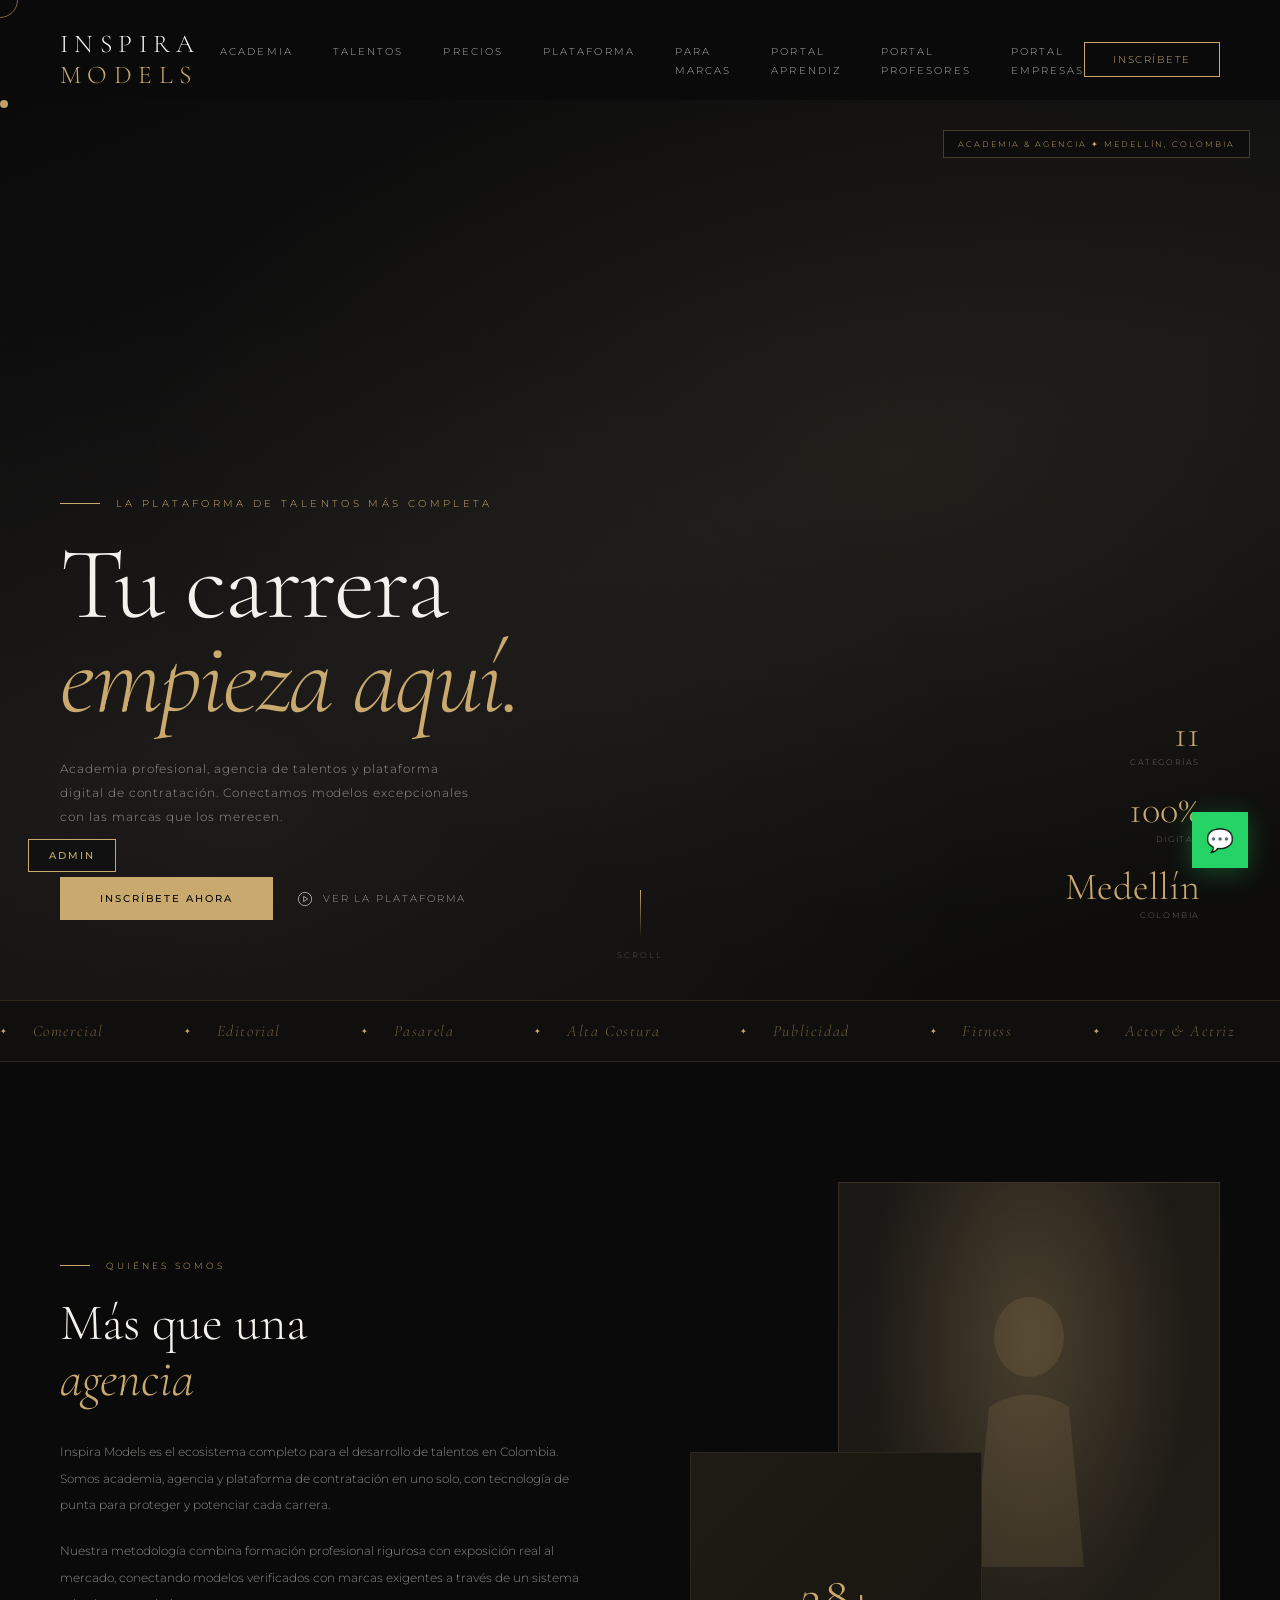
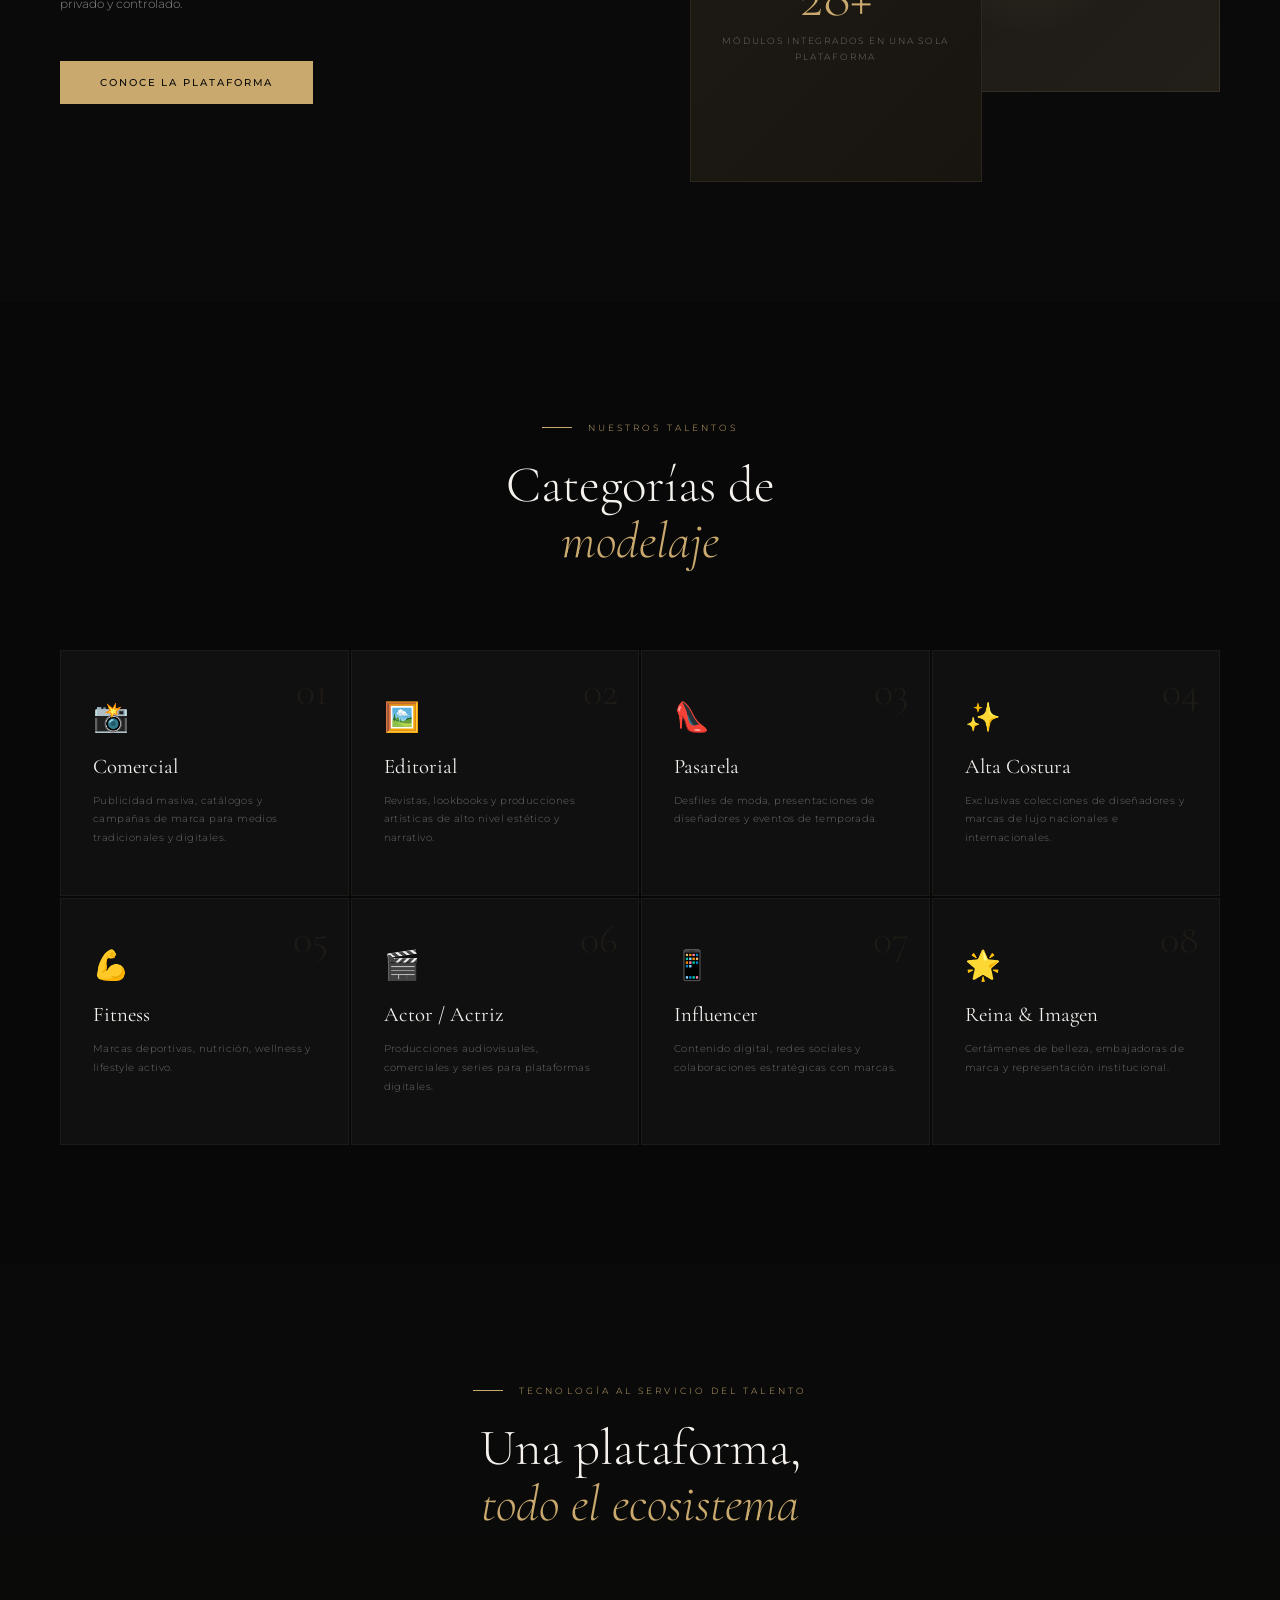
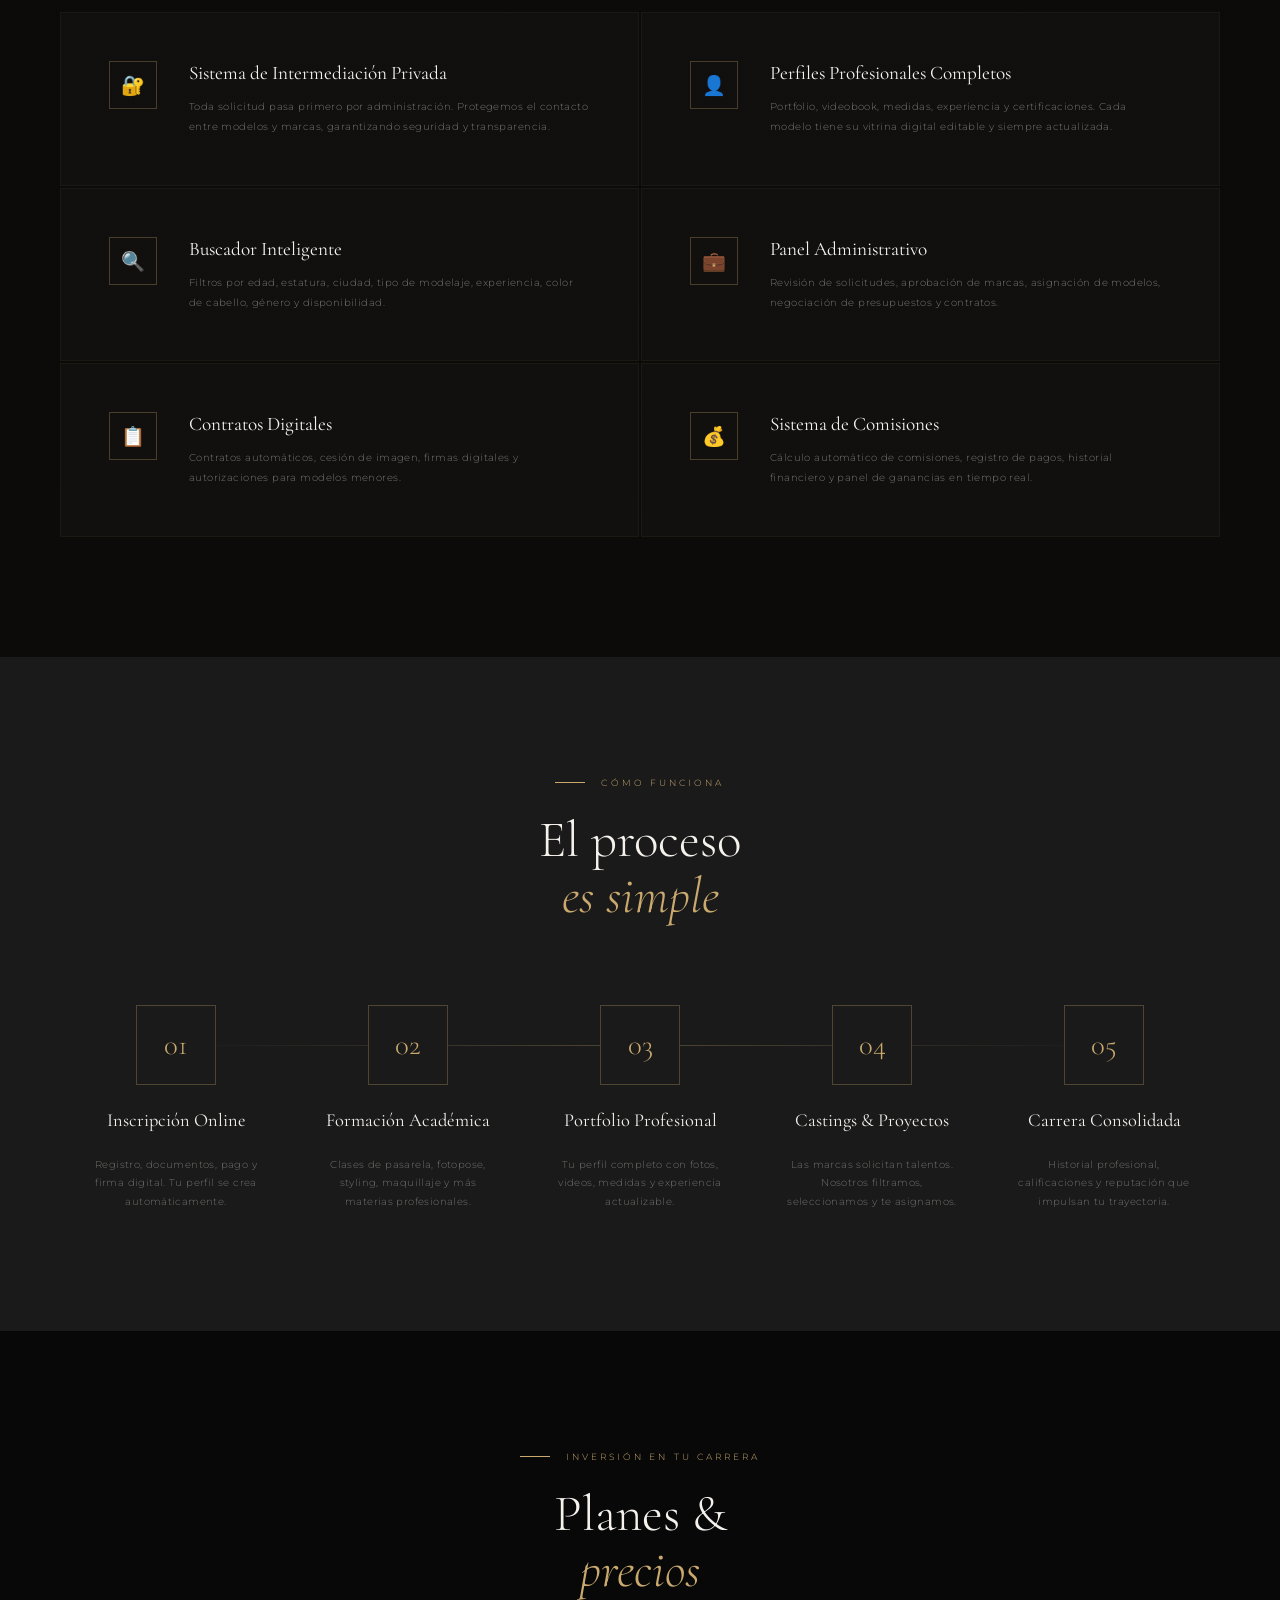
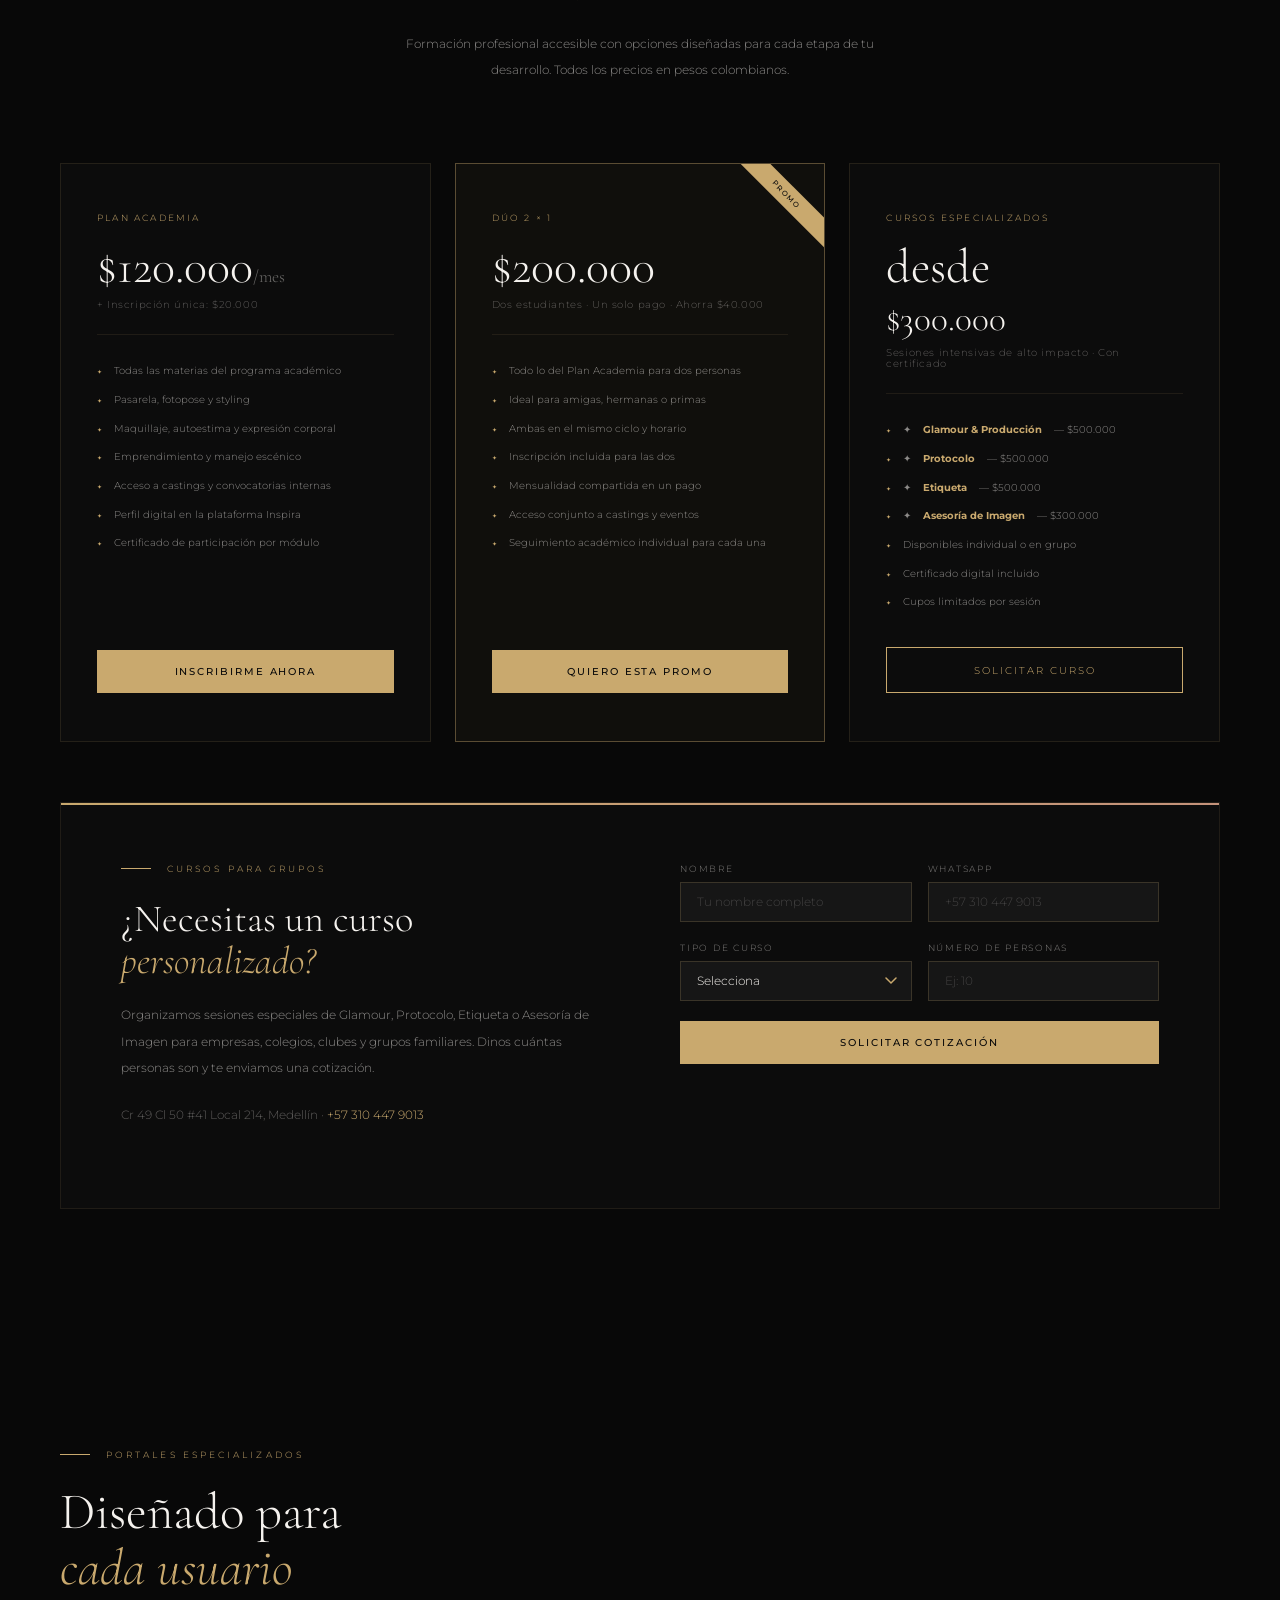
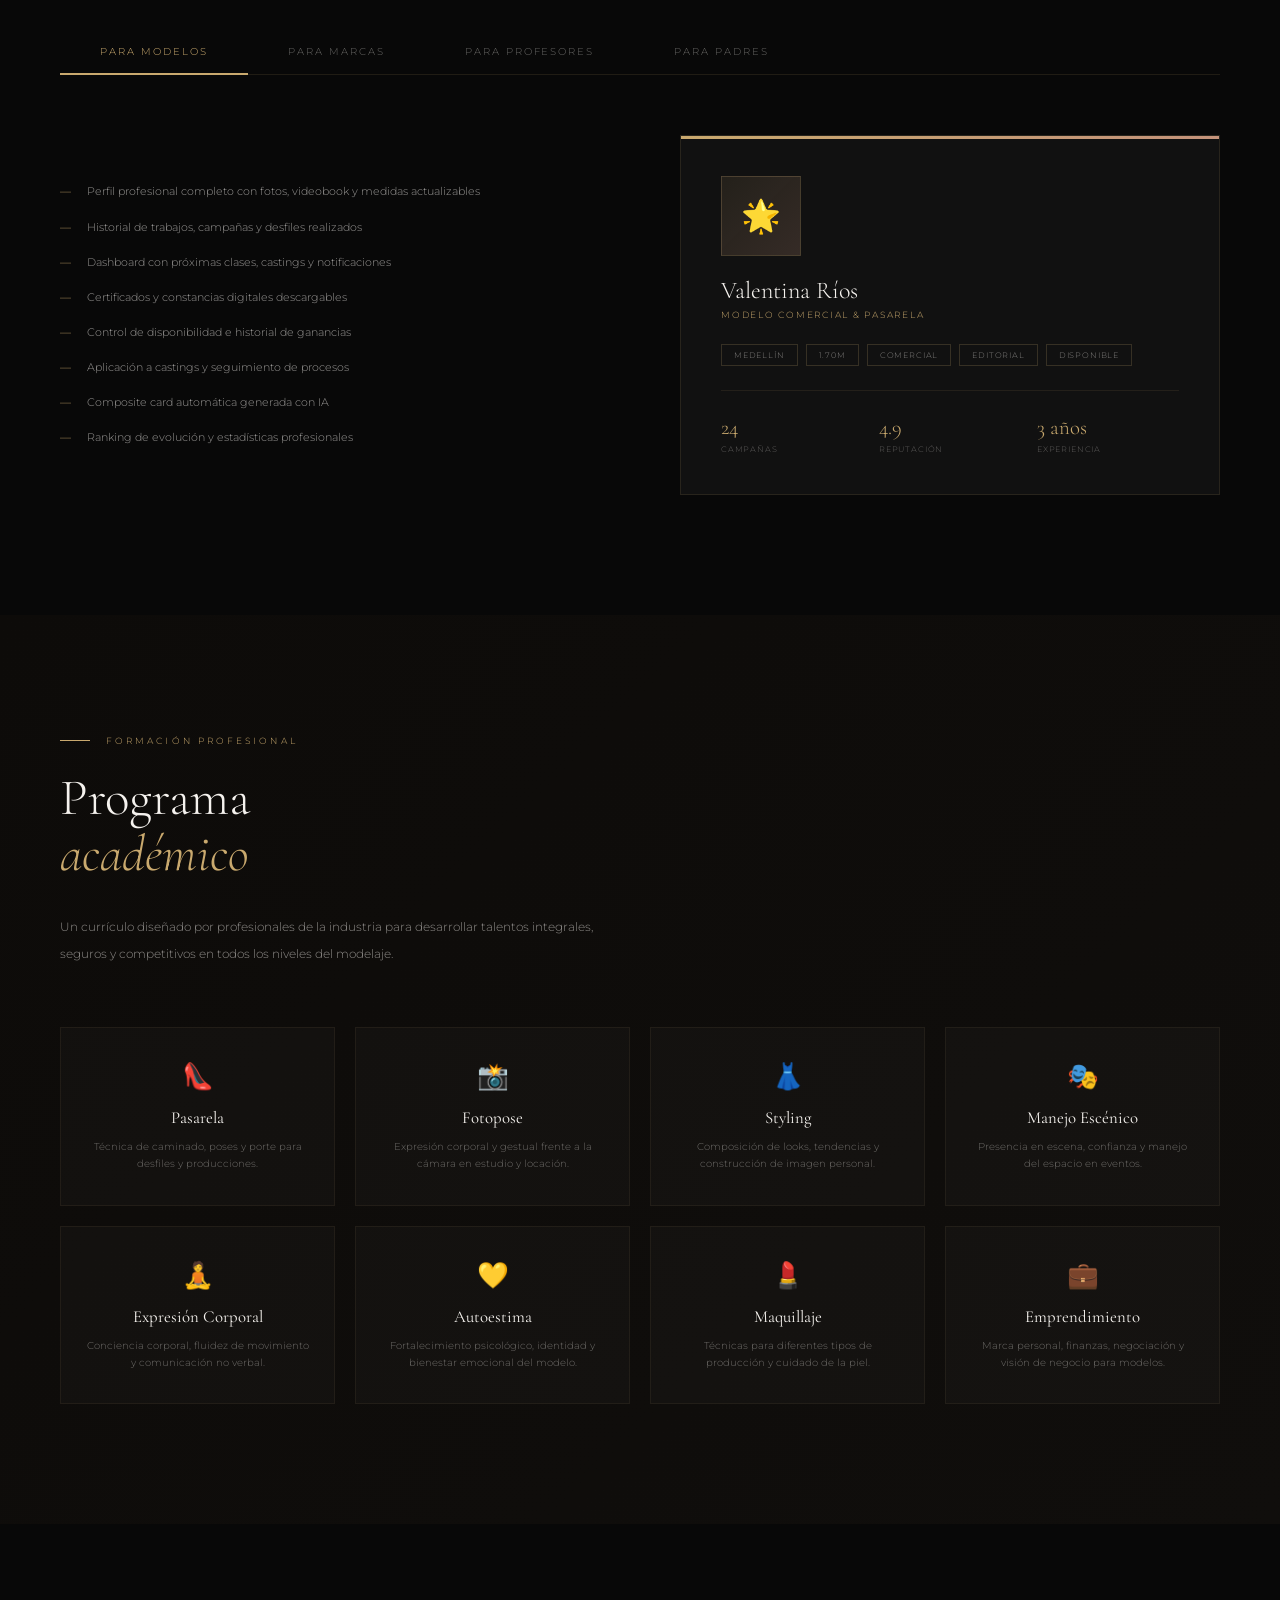
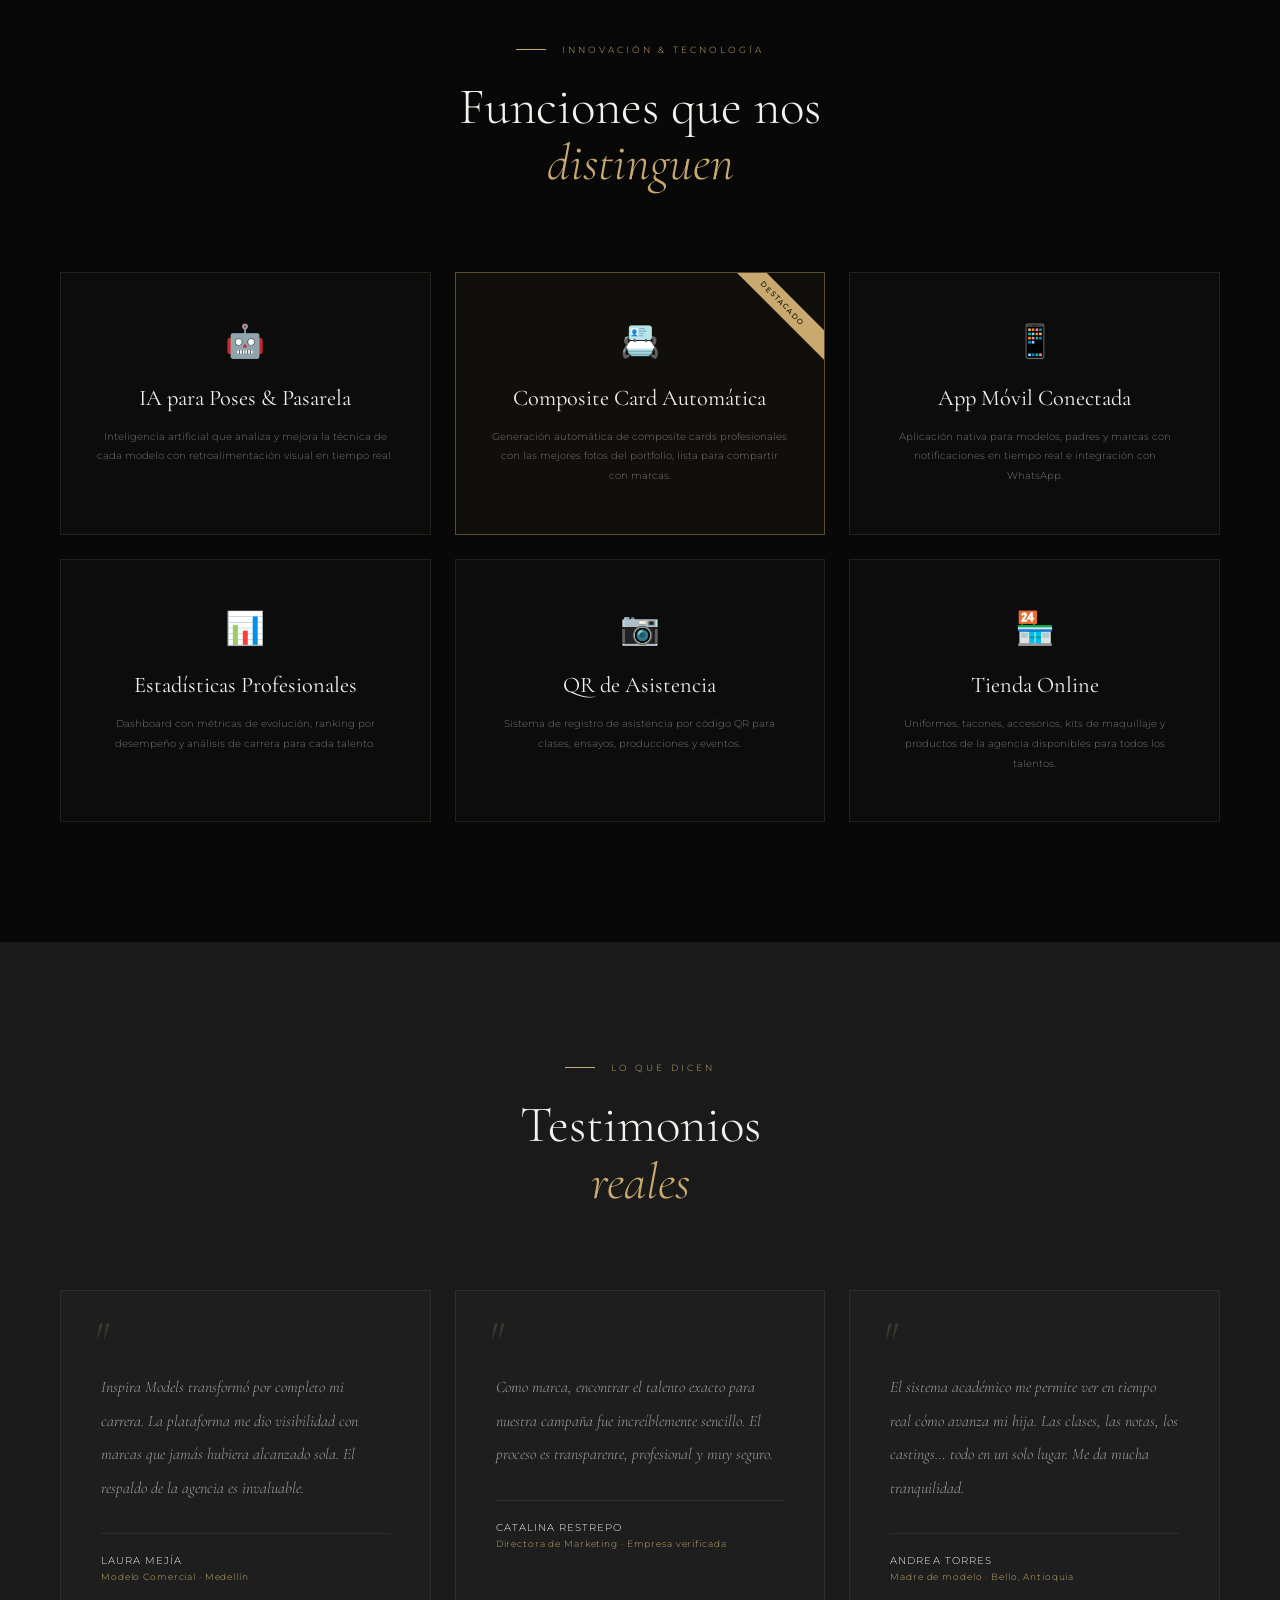
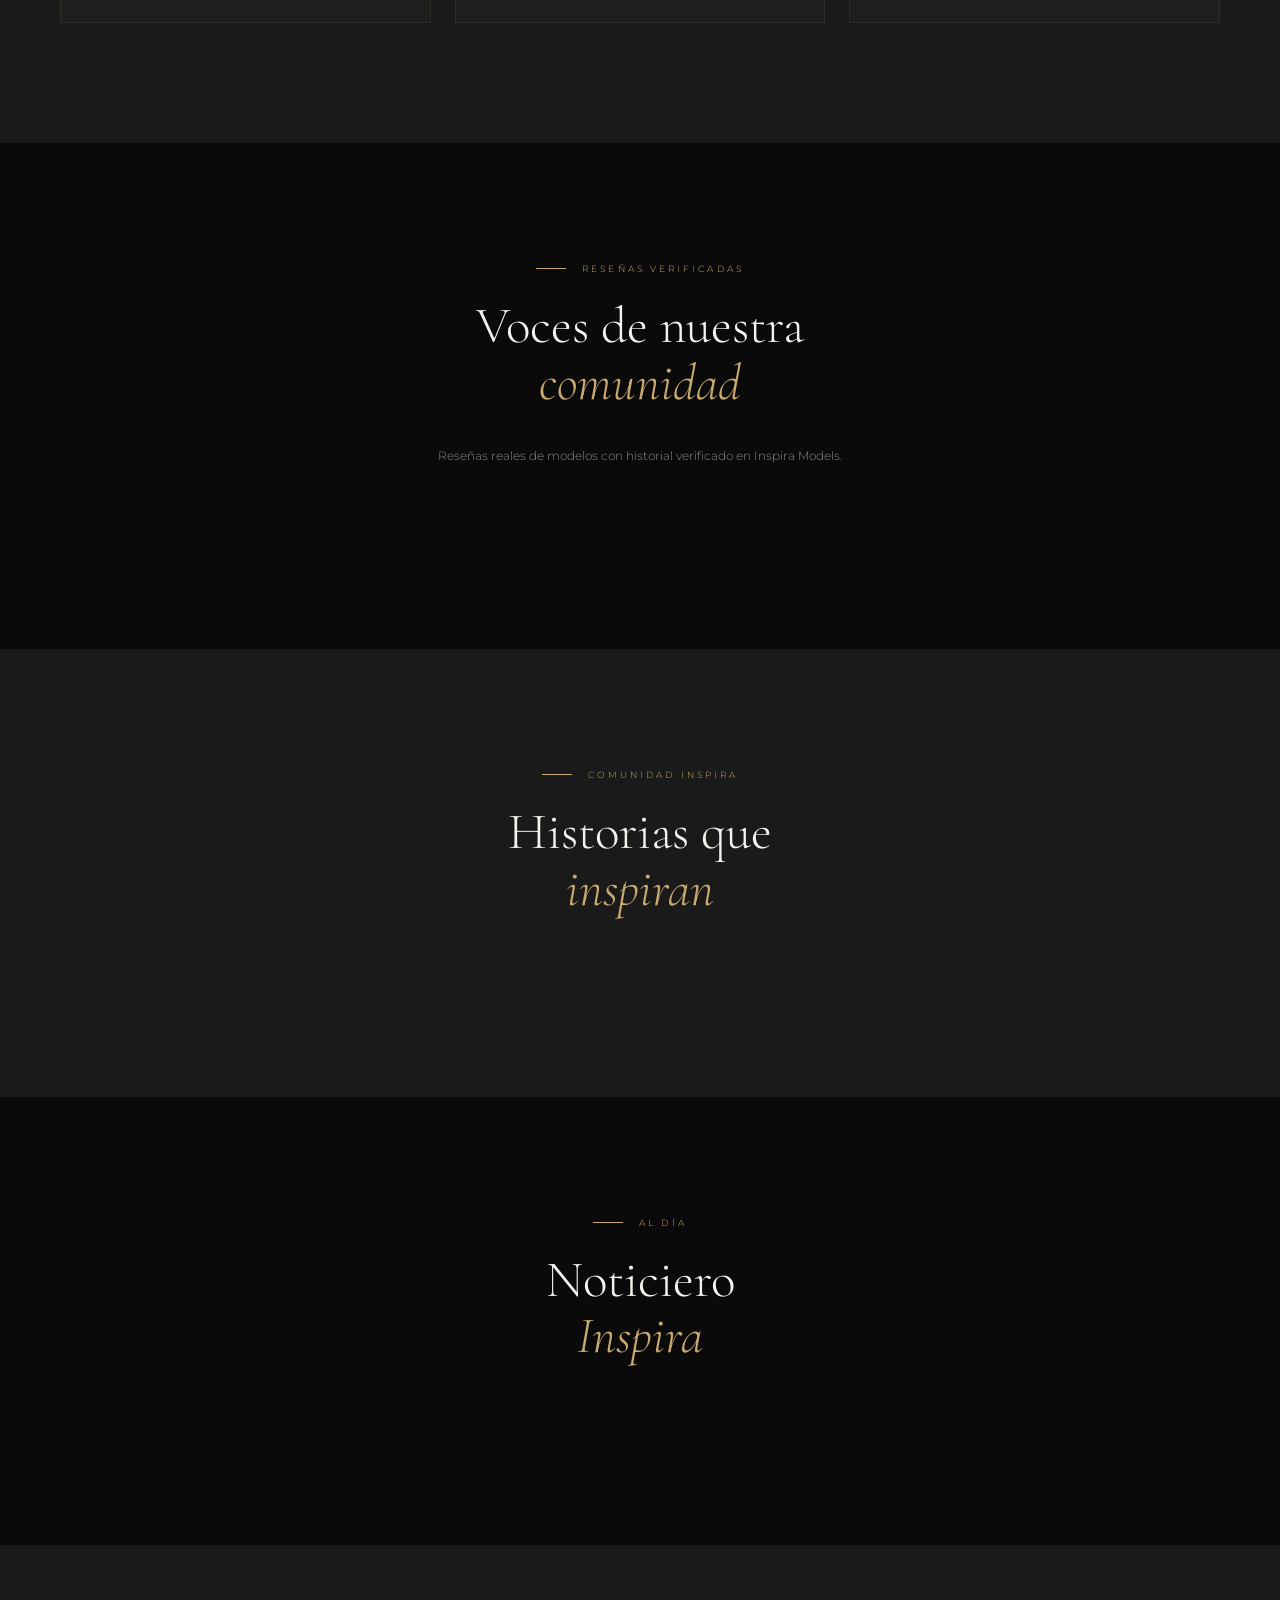
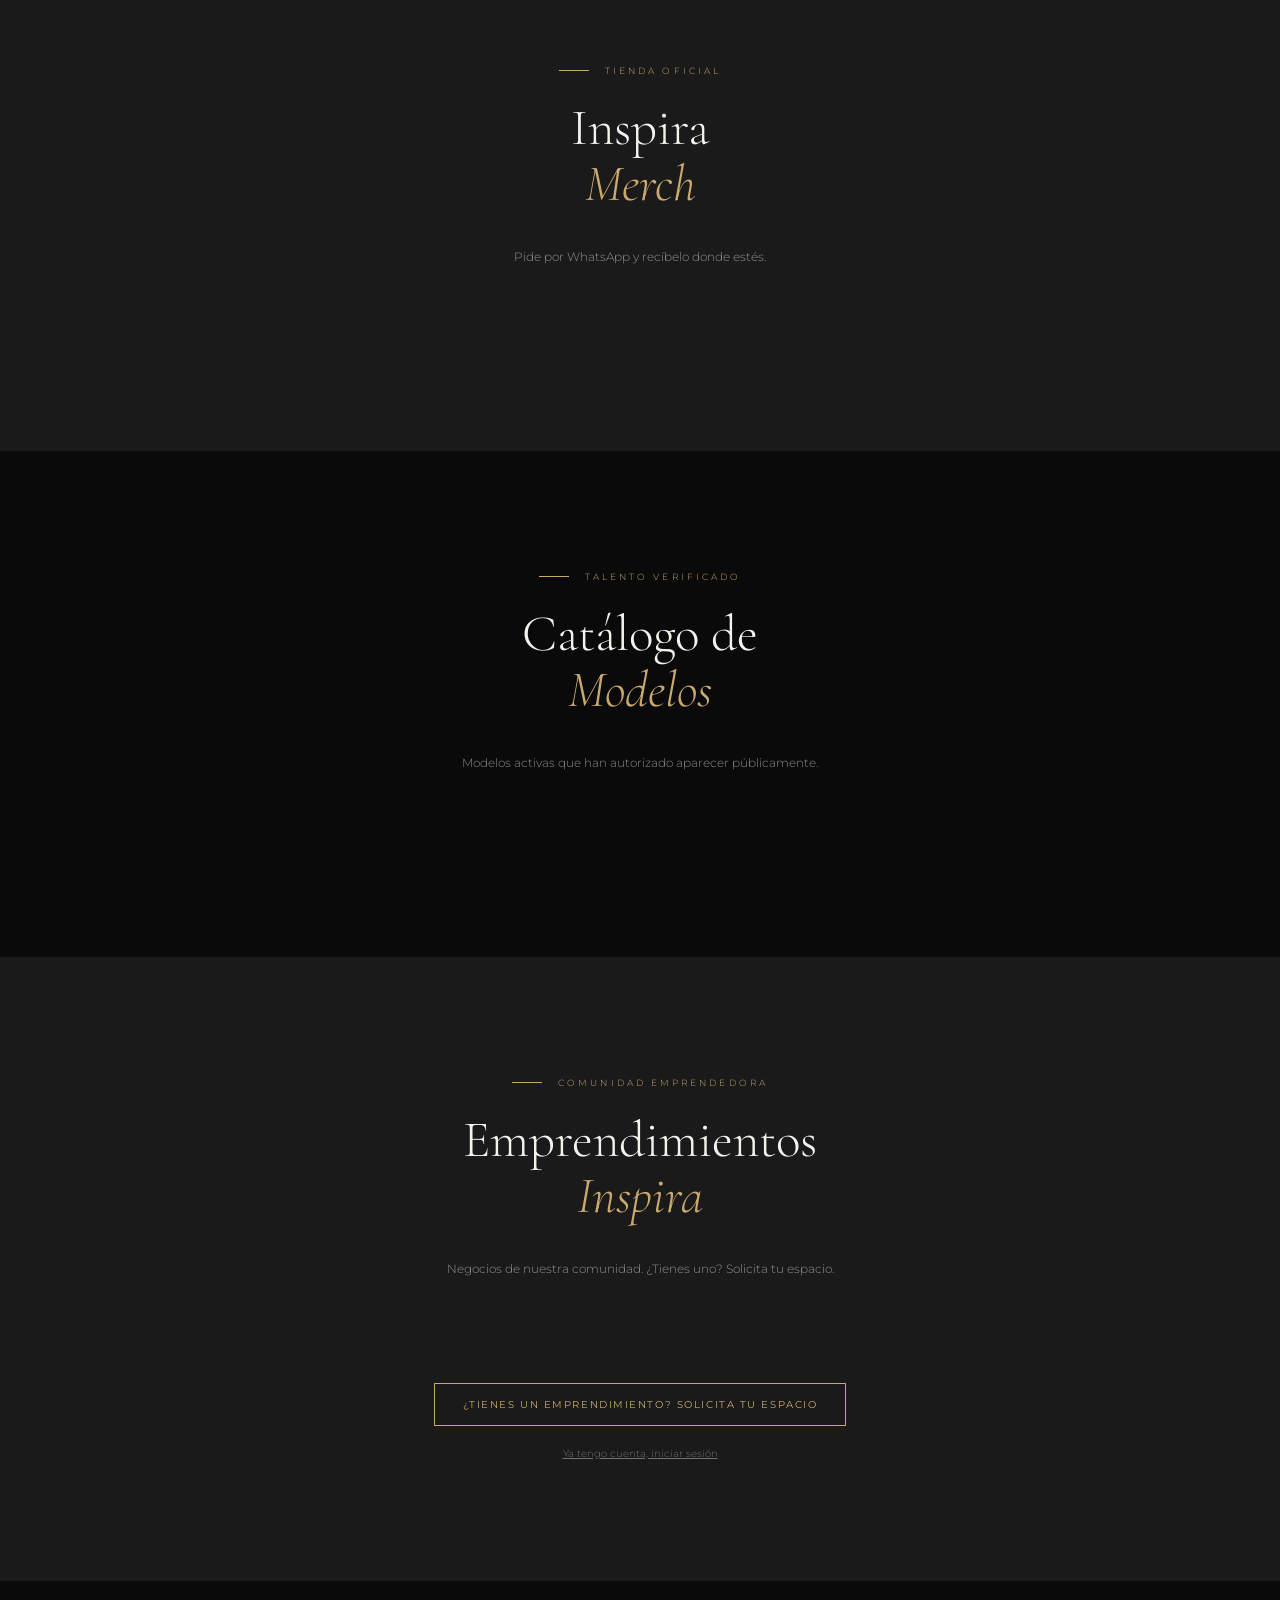
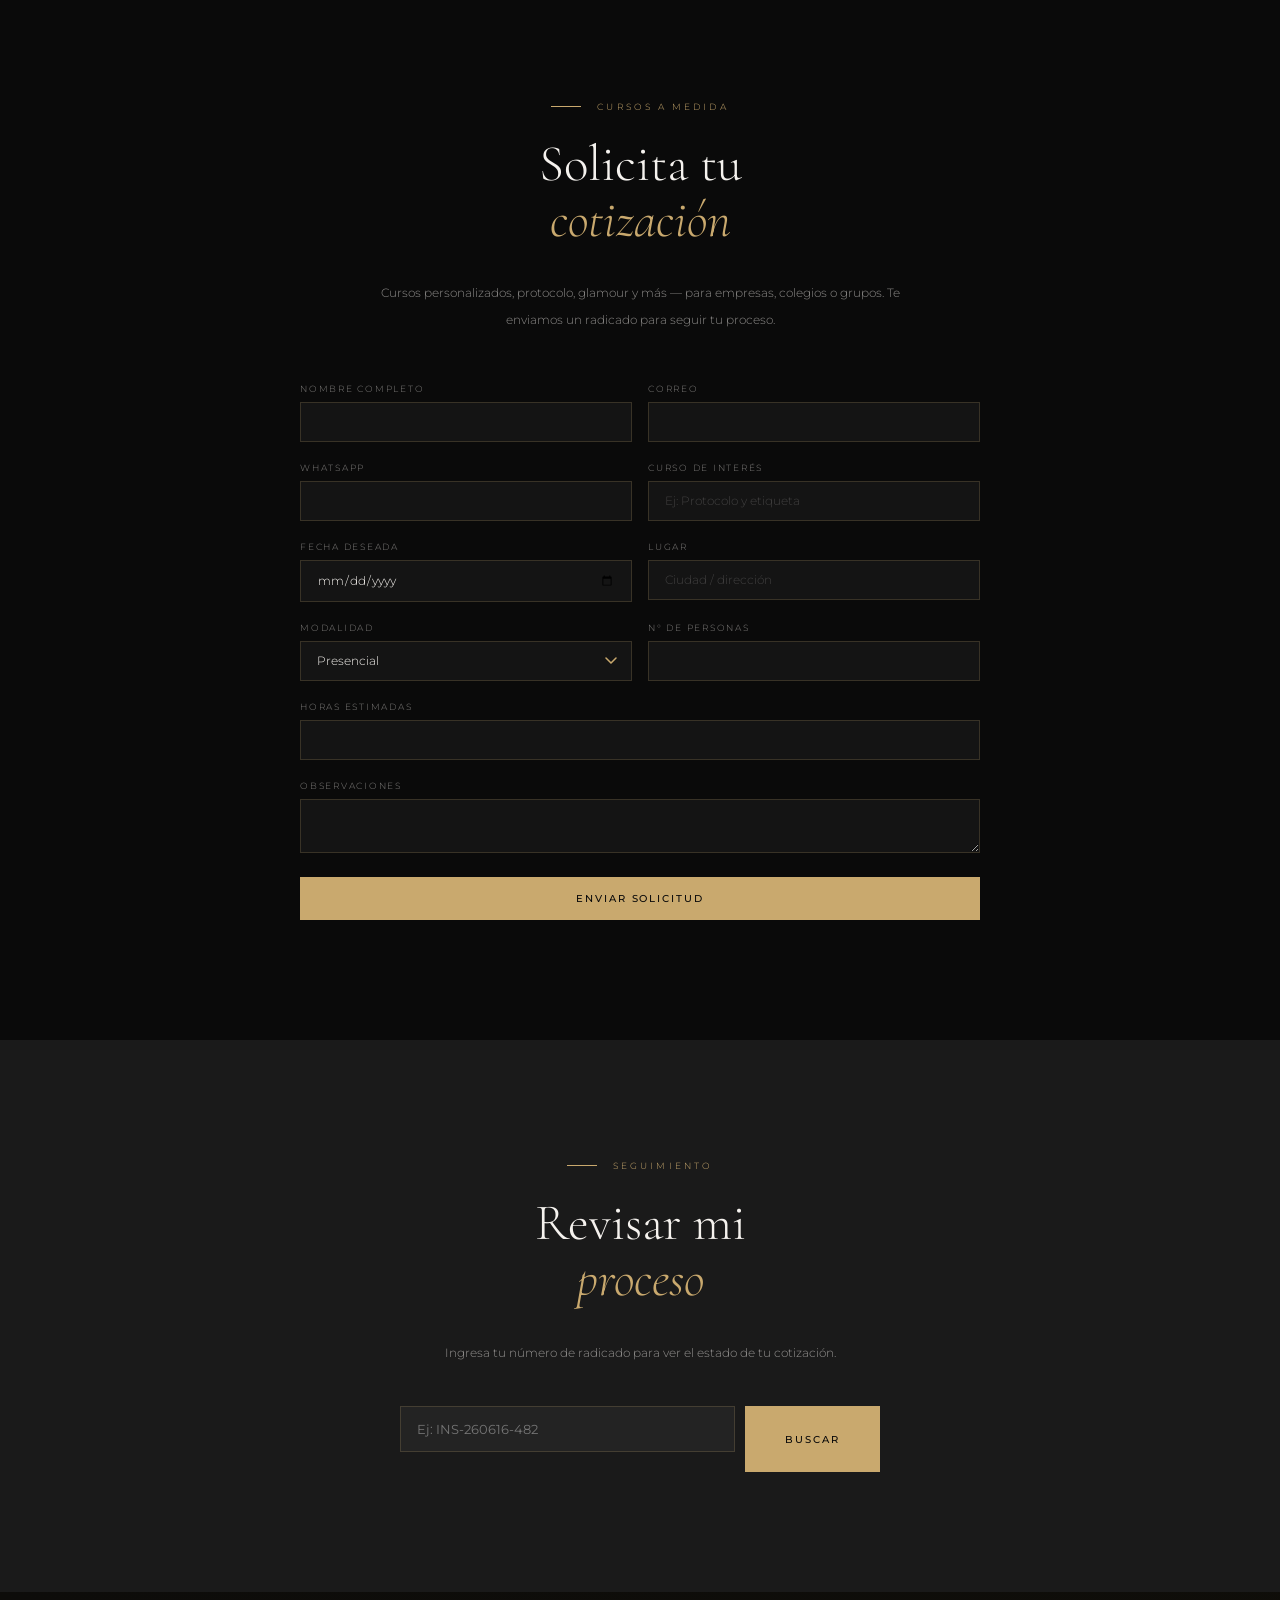
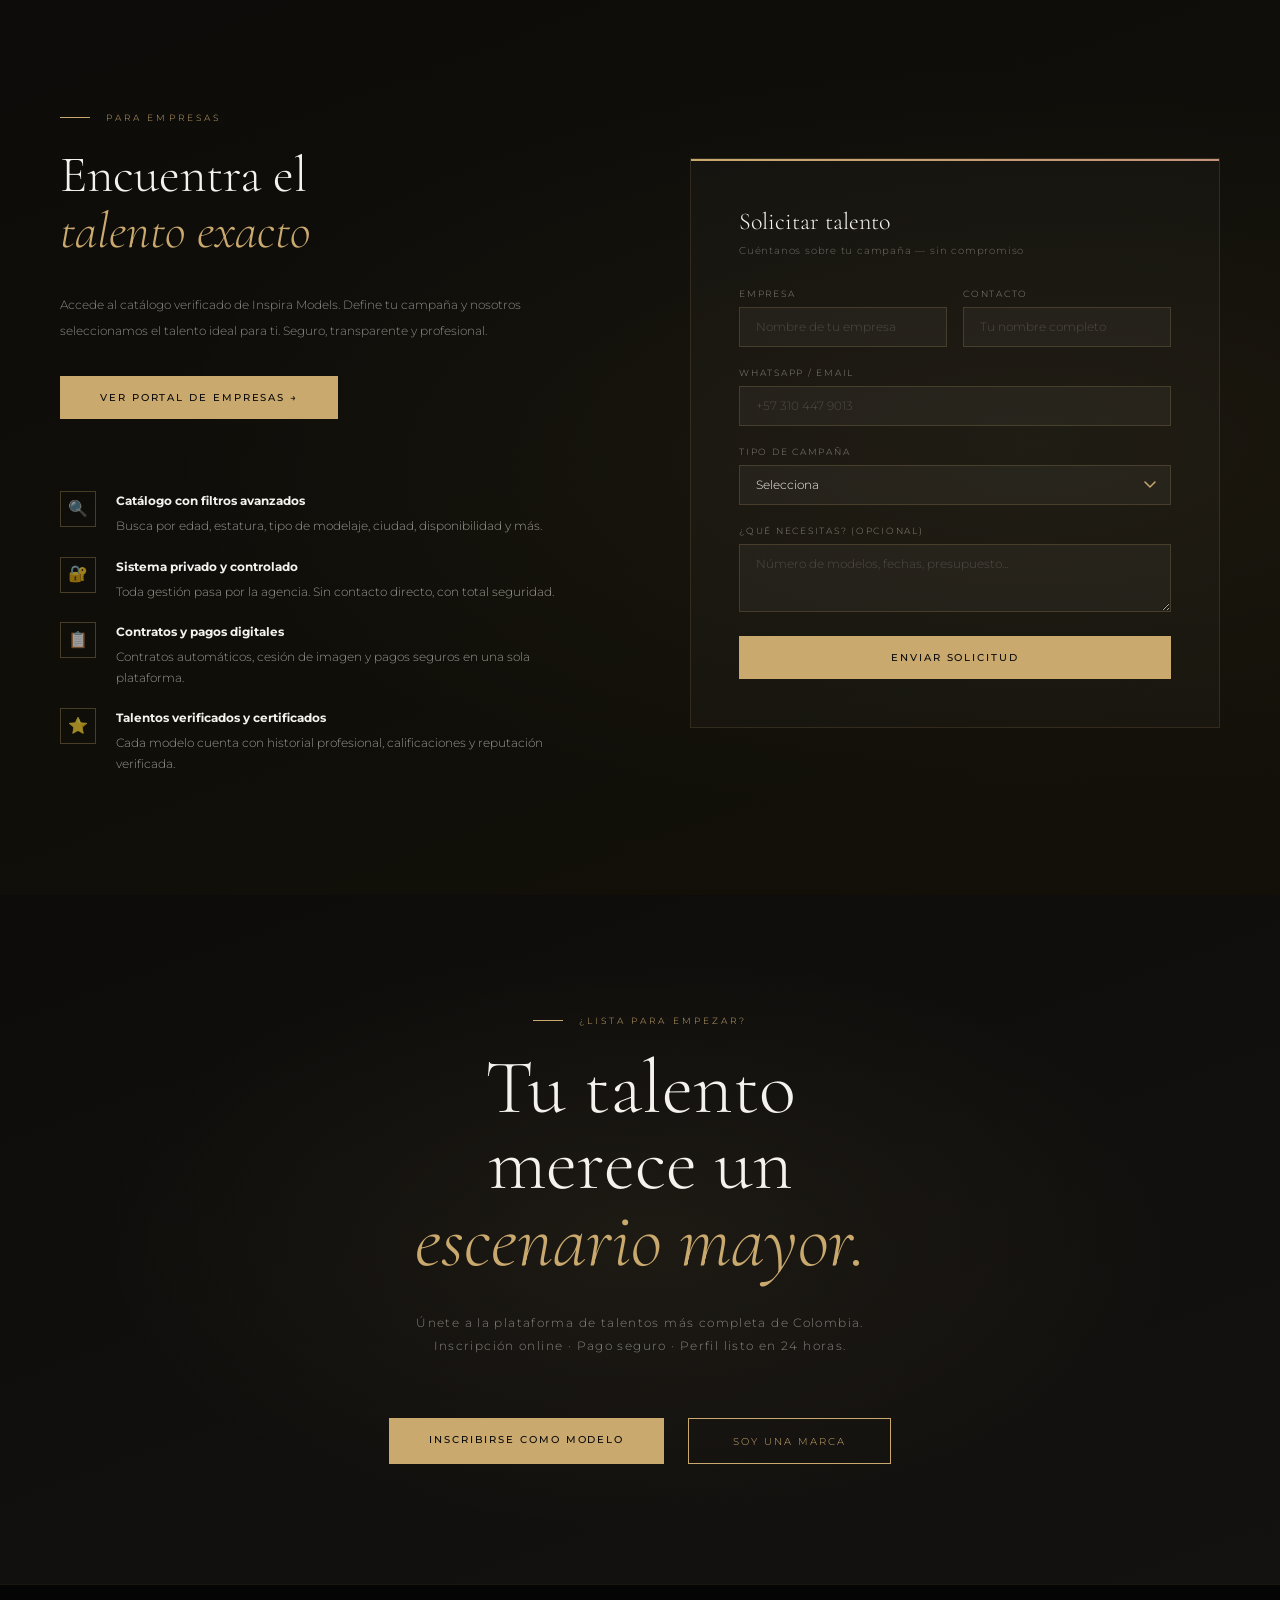
==== commit fb2322e2: "Add files via upload" ====
--- a/index.html
+++ b/index.html
@@ -25,6 +25,9 @@
   <a href="#plataforma" onclick="closeNav()">Plataforma</a>
   <a href="#academico" onclick="closeNav()">Académico</a>
   <a href="empresas.html" onclick="closeNav()">Para Marcas</a>
+  <a href="aprendiz.html" onclick="closeNav()">Portal Aprendiz</a>
+  <a href="profesor.html" onclick="closeNav()">Portal Profesores</a>
+  <a href="empresa.html" onclick="closeNav()">Portal Empresas</a>
   <a href="#" onclick="closeNav(); openModal();" style="color:var(--gold)">Inscríbete</a>
 </div>
 
@@ -37,6 +40,9 @@
     <li><a href="#precios">Precios</a></li>
     <li><a href="#plataforma">Plataforma</a></li>
     <li><a href="empresas.html">Para Marcas</a></li>
+    <li><a href="aprendiz.html">Portal Aprendiz</a></li>
+    <li><a href="profesor.html">Portal Profesores</a></li>
+    <li><a href="empresa.html">Portal Empresas</a></li>
   </ul>
   <a href="#" class="nav-cta" onclick="openModal(); return false;">Inscríbete</a>
   <div class="nav-hamburger" onclick="openNav()">
@@ -410,6 +416,142 @@
   </div>
 </section>
 
+<!-- RESEÑAS DE LA COMUNIDAD -->
+<section class="resenas-section" id="resenas">
+  <div style="text-align:center">
+    <p class="section-label reveal" style="justify-content:center">Reseñas verificadas</p>
+    <h2 class="section-title reveal reveal-delay-1">Voces de nuestra<br><em>comunidad</em></h2>
+    <p class="section-text reveal reveal-delay-2" style="max-width:560px;margin:0 auto 10px">Reseñas reales de modelos con historial verificado en Inspira Models.</p>
+  </div>
+  <div class="content-grid" id="resenasGrid"></div>
+</section>
+
+<!-- HISTORIAS QUE INSPIRAN -->
+<section class="historias-section" id="historias">
+  <div style="text-align:center">
+    <p class="section-label reveal" style="justify-content:center">Comunidad Inspira</p>
+    <h2 class="section-title reveal reveal-delay-1">Historias que<br><em>inspiran</em></h2>
+  </div>
+  <div class="content-grid" id="historiasGrid"></div>
+</section>
+
+<!-- NOTICIERO INSPIRA -->
+<section class="noticiero-section" id="noticiero">
+  <div style="text-align:center">
+    <p class="section-label reveal" style="justify-content:center">Al día</p>
+    <h2 class="section-title reveal reveal-delay-1">Noticiero<br><em>Inspira</em></h2>
+  </div>
+  <div class="content-grid" id="noticieroGrid"></div>
+</section>
+
+<!-- TIENDA OFICIAL -->
+<section class="tienda-section" id="tienda">
+  <div style="text-align:center">
+    <p class="section-label reveal" style="justify-content:center">Tienda oficial</p>
+    <h2 class="section-title reveal reveal-delay-1">Inspira<br><em>Merch</em></h2>
+    <p class="section-text reveal reveal-delay-2" style="max-width:560px;margin:0 auto 10px">Pide por WhatsApp y recíbelo donde estés.</p>
+  </div>
+  <div class="content-grid" id="tiendaGrid"></div>
+</section>
+
+<!-- CATÁLOGO DE MODELOS -->
+<section class="noticiero-section" id="catalogo">
+  <div style="text-align:center;margin-bottom:50px">
+    <p class="section-label reveal" style="justify-content:center">Talento verificado</p>
+    <h2 class="section-title reveal reveal-delay-1">Catálogo de<br><em>Modelos</em></h2>
+    <p class="section-text reveal reveal-delay-2" style="max-width:560px;margin:0 auto">Modelos activas que han autorizado aparecer públicamente.</p>
+  </div>
+  <div class="content-grid" id="catalogoGrid"></div>
+</section>
+
+<!-- EMPRENDIMIENTOS INSPIRA -->
+<section class="tienda-section" id="emprendimientos">
+  <div style="text-align:center;margin-bottom:50px">
+    <p class="section-label reveal" style="justify-content:center">Comunidad emprendedora</p>
+    <h2 class="section-title reveal reveal-delay-1">Emprendimientos<br><em>Inspira</em></h2>
+    <p class="section-text reveal reveal-delay-2" style="max-width:560px;margin:0 auto">Negocios de nuestra comunidad. ¿Tienes uno? Solicita tu espacio.</p>
+  </div>
+  <div class="content-grid" id="emprendimientosGrid"></div>
+  <div style="text-align:center;margin-top:40px">
+    <button class="btn-outline-gold" onclick="document.getElementById('empExternoModal').style.display='flex'" style="border:1px solid var(--gold);color:var(--gold);background:none;padding:14px 28px;font-size:0.65rem;letter-spacing:0.15em;text-transform:uppercase;cursor:pointer;font-family:'Montserrat',sans-serif">¿Tienes un emprendimiento? Solicita tu espacio</button>
+    <p style="margin-top:16px"><a href="emprendimiento.html" style="font-size:0.65rem;color:rgba(245,242,238,0.4);text-decoration:underline">Ya tengo cuenta, iniciar sesión</a></p>
+  </div>
+</section>
+
+<!-- MODAL SOLICITUD EMPRENDIMIENTO EXTERNO -->
+<div id="empExternoModal" style="display:none;position:fixed;inset:0;background:rgba(0,0,0,0.88);z-index:600;align-items:center;justify-content:center;padding:20px">
+  <div style="background:#111;border:1px solid rgba(201,169,110,0.2);max-width:480px;width:100%;padding:40px;max-height:90vh;overflow-y:auto;position:relative">
+    <button onclick="document.getElementById('empExternoModal').style.display='none'" style="position:absolute;top:16px;right:16px;background:none;border:1px solid rgba(201,169,110,0.2);color:#fff;width:32px;height:32px;cursor:pointer">✕</button>
+    <h3 class="modal-title" style="margin-bottom:24px">Solicita tu<br><em>espacio</em></h3>
+    <div id="empExternoSuccess" class="form-success">
+      <span class="form-success-icon">✦</span>
+      <div class="form-success-title">Solicitud enviada</div>
+      <p class="form-success-text">La revisaremos y, si es aprobada, te enviaremos tus credenciales por correo.</p>
+    </div>
+    <form id="empExternoForm" onsubmit="submitEmprendimientoExterno(event)">
+      <div class="form-group"><label>Nombre del negocio</label><input type="text" id="extNombreNegocio" required></div>
+      <div class="form-group"><label>Categoría</label><input type="text" id="extCategoria" placeholder="Ej: Belleza, accesorios..."></div>
+      <div class="form-group"><label>Descripción</label><textarea rows="2" id="extDescripcion"></textarea></div>
+      <div class="form-group"><label>Correo</label><input type="email" id="extEmail" required></div>
+      <div class="form-group"><label>Contacto (WhatsApp/Instagram)</label><input type="text" id="extContacto"></div>
+      <button type="submit" class="btn-primary" style="width:100%;border:none;cursor:pointer;font-family:'Montserrat',sans-serif">Enviar solicitud</button>
+    </form>
+  </div>
+</div>
+
+<!-- CURSOS Y COTIZACIONES -->
+<section class="resenas-section" id="cotizaciones">
+  <div style="text-align:center;margin-bottom:50px">
+    <p class="section-label reveal" style="justify-content:center">Cursos a medida</p>
+    <h2 class="section-title reveal reveal-delay-1">Solicita tu<br><em>cotización</em></h2>
+    <p class="section-text reveal reveal-delay-2" style="max-width:560px;margin:0 auto">Cursos personalizados, protocolo, glamour y más — para empresas, colegios o grupos. Te enviamos un radicado para seguir tu proceso.</p>
+  </div>
+  <div style="max-width:680px;margin:0 auto">
+    <div id="cotizacionSuccess" class="form-success">
+      <span class="form-success-icon">✦</span>
+      <div class="form-success-title">Solicitud enviada</div>
+      <p class="form-success-text">Tu número de radicado es: <strong style="color:var(--gold)" id="cotizacionRadicado"></strong><br>Te lo enviamos también por correo. Guárdalo para consultar tu proceso en "Revisar Procesos".</p>
+    </div>
+    <form id="cotizacionForm" onsubmit="submitCotizacion(event)">
+      <div class="form-row">
+        <div class="form-group"><label>Nombre completo</label><input type="text" id="cotNombre" required></div>
+        <div class="form-group"><label>Correo</label><input type="email" id="cotEmail" required></div>
+      </div>
+      <div class="form-row">
+        <div class="form-group"><label>WhatsApp</label><input type="tel" id="cotTelefono" required></div>
+        <div class="form-group"><label>Curso de interés</label><input type="text" id="cotCurso" placeholder="Ej: Protocolo y etiqueta" required></div>
+      </div>
+      <div class="form-row">
+        <div class="form-group"><label>Fecha deseada</label><input type="date" id="cotFecha"></div>
+        <div class="form-group"><label>Lugar</label><input type="text" id="cotLugar" placeholder="Ciudad / dirección"></div>
+      </div>
+      <div class="form-row">
+        <div class="form-group"><label>Modalidad</label>
+          <select id="cotModalidad"><option>Presencial</option><option>Virtual</option></select>
+        </div>
+        <div class="form-group"><label>N° de personas</label><input type="number" id="cotPersonas" min="1"></div>
+      </div>
+      <div class="form-group"><label>Horas estimadas</label><input type="number" id="cotHoras" min="1"></div>
+      <div class="form-group"><label>Observaciones</label><textarea rows="2" id="cotObservaciones"></textarea></div>
+      <button type="submit" id="cotSubmitBtn" class="btn-primary" style="width:100%;border:none;cursor:pointer;font-family:'Montserrat',sans-serif">Enviar solicitud</button>
+    </form>
+  </div>
+</section>
+
+<!-- REVISAR PROCESOS -->
+<section class="historias-section" id="procesos">
+  <div style="text-align:center;margin-bottom:40px">
+    <p class="section-label reveal" style="justify-content:center">Seguimiento</p>
+    <h2 class="section-title reveal reveal-delay-1">Revisar mi<br><em>proceso</em></h2>
+    <p class="section-text reveal reveal-delay-2" style="max-width:480px;margin:0 auto">Ingresa tu número de radicado para ver el estado de tu cotización.</p>
+  </div>
+  <div style="max-width:480px;margin:0 auto;display:flex;gap:10px">
+    <input type="text" id="radicadoInput" placeholder="Ej: INS-260616-482" class="form-group" style="flex:1;background:rgba(255,255,255,0.04);border:1px solid rgba(201,169,110,0.2);color:var(--white);padding:14px 16px;font-family:inherit">
+    <button onclick="consultarProceso()" class="btn-primary" style="border:none;cursor:pointer;font-family:'Montserrat',sans-serif">Buscar</button>
+  </div>
+  <div id="radicadoResultado" style="max-width:480px;margin:24px auto 0;display:none;background:rgba(255,255,255,0.02);border:1px solid rgba(201,169,110,0.1);padding:24px"></div>
+</section>
+
 <!-- PARA MARCAS -->
 <section class="marcas-section" id="marcas">
   <div class="marcas-inner">
@@ -431,14 +573,14 @@
         <div id="marcasFormWrap">
           <div class="marcas-form-title">Solicitar talento</div>
           <p class="marcas-form-sub">Cuéntanos sobre tu campaña — sin compromiso</p>
-          <form onsubmit="submitMarcasForm(event)">
+          <form id="marcasForm" onsubmit="submitMarcasForm(event)">
             <div class="form-row">
-              <div class="form-group"><label>Empresa</label><input type="text" placeholder="Nombre de tu empresa" required></div>
-              <div class="form-group"><label>Contacto</label><input type="text" placeholder="Tu nombre completo" required></div>
-            </div>
-            <div class="form-group"><label>WhatsApp / Email</label><input type="text" placeholder="+57 310 447 9013" required></div>
-            <div class="form-group"><label>Tipo de campaña</label><select required><option value="" disabled selected>Selecciona</option><option>Campaña publicitaria</option><option>Sesión fotográfica editorial</option><option>Desfile / pasarela</option><option>Contenido digital / redes</option><option>Evento corporativo</option><option>Producción audiovisual</option><option>Otro</option></select></div>
-            <div class="form-group"><label>¿Qué necesitas? (opcional)</label><textarea rows="3" placeholder="Número de modelos, fechas, presupuesto..."></textarea></div>
+              <div class="form-group"><label>Empresa</label><input id="marcasEmpresa" type="text" placeholder="Nombre de tu empresa" required></div>
+              <div class="form-group"><label>Contacto</label><input id="marcasContacto" type="text" placeholder="Tu nombre completo" required></div>
+            </div>
+            <div class="form-group"><label>WhatsApp / Email</label><input id="marcasInfo" type="text" placeholder="+57 310 447 9013" required></div>
+            <div class="form-group"><label>Tipo de campaña</label><select id="marcasTipo" required><option value="" disabled selected>Selecciona</option><option>Campaña publicitaria</option><option>Sesión fotográfica editorial</option><option>Desfile / pasarela</option><option>Contenido digital / redes</option><option>Evento corporativo</option><option>Producción audiovisual</option><option>Otro</option></select></div>
+            <div class="form-group"><label>¿Qué necesitas? (opcional)</label><textarea id="marcasMensaje" rows="3" placeholder="Número de modelos, fechas, presupuesto..."></textarea></div>
             <button type="submit" class="btn-primary" style="width:100%;border:none;cursor:pointer;font-family:'Montserrat',sans-serif">Enviar solicitud</button>
           </form>
         </div>
@@ -523,31 +665,121 @@
     <div class="modal-body">
       <div id="modalSuccess" class="form-success">
         <span class="form-success-icon">✦</span>
-        <div class="form-success-title">¡Bienvenido a Inspira!</div>
-        <p class="form-success-text">Recibimos tu solicitud. En menos de 24 horas nuestro equipo se comunicará contigo por WhatsApp para completar el proceso.</p>
+        <div class="form-success-title">¡Solicitud enviada!</div>
+        <p class="form-success-text">Recibimos tu solicitud con tus fotos. Nuestro equipo revisará tu perfil en las próximas 24–48 horas y recibirás un correo electrónico con la respuesta.</p>
         <a href="#" onclick="closeModal(); return false;" class="btn-primary" style="margin-top:24px;display:inline-block">Volver al inicio</a>
       </div>
       <div id="modalFormWrap">
-        <div class="modal-type-selector">
-          <button class="type-btn active" onclick="selectType('modelo', this)"><span class="type-icon">🌟</span>Soy Modelo</button>
-          <button class="type-btn" onclick="selectType('padre', this)"><span class="type-icon">👨‍👧</span>Soy Padre/Tutor</button>
-        </div>
         <form id="inscripcionForm" onsubmit="submitInscripcion(event)">
+          <div class="form-group"><label>Nombre completo</label><input type="text" id="inscNombre" placeholder="Nombre completo" required></div>
           <div class="form-row">
-            <div class="form-group"><label>Nombre</label><input type="text" id="inscNombre" placeholder="Nombre completo" required></div>
-            <div class="form-group"><label>Edad</label><input type="number" id="inscEdad" placeholder="Ej: 22" min="4" max="60" required></div>
-          </div>
+            <div class="form-group"><label>Fecha de nacimiento</label><input type="date" id="inscFechaNac" required onchange="calcularEdad()"></div>
+            <div class="form-group"><label>N° de documento</label><input type="text" id="inscDocumento" placeholder="Cédula / T.I. / R.C." required></div>
+          </div>
+          <div class="edad-info" id="edadInfo" style="display:none"></div>
+          <div class="form-group"><label>Correo electrónico</label><input type="email" id="inscEmail" placeholder="tucorreo@email.com" required></div>
           <div class="form-group"><label>WhatsApp</label><input type="tel" id="inscWpp" placeholder="+57 300 000 0000" required></div>
           <div class="form-group"><label>Ciudad</label><input type="text" id="inscCiudad" placeholder="Medellín, Bogotá..." required></div>
-          <div class="form-group"><label>Categoría de interés</label><select id="inscCategoria" required><option value="" disabled selected>Selecciona</option><option>Comercial</option><option>Editorial</option><option>Pasarela</option><option>Alta Costura</option><option>Fitness</option><option>Actor / Actriz</option><option>Influencer</option><option>Reina & Imagen</option><option>Modelo Infantil</option><option>No sé aún / Explorar</option></select></div>
-          <div class="form-group"><label>¿Cómo nos conociste?</label><select><option value="" disabled selected>Selecciona</option><option>Instagram</option><option>TikTok</option><option>Facebook</option><option>Recomendación</option><option>Google</option><option>Evento o casting</option><option>Otro</option></select></div>
-          <button type="submit" class="btn-primary" style="width:100%;border:none;cursor:pointer;font-family:'Montserrat',sans-serif;margin-top:8px">Enviar inscripción</button>
-          <p style="font-size:0.55rem;color:rgba(245,242,238,0.3);text-align:center;margin-top:16px;line-height:1.8">Al enviar aceptas nuestros términos y política de privacidad.</p>
+
+          <!-- HORARIO -->
+          <div class="form-group">
+            <label>Horario de clase preferido</label>
+            <div class="toggle-row">
+              <button type="button" class="toggle-btn active" id="horFin" onclick="selectHorarioTipo('finde', this)">Fin de semana</button>
+              <button type="button" class="toggle-btn" id="horSemana" onclick="selectHorarioTipo('semana', this)">Entre semana</button>
+            </div>
+          </div>
+          <div id="horarioFindeWrap" class="form-group">
+            <label>¿Sábado o domingo? (10:00am – 3:00pm · 5 horas)</label>
+            <select id="horarioFindeDia">
+              <option value="Sábado 10:00am-3:00pm">Sábado</option>
+              <option value="Domingo 10:00am-3:00pm">Domingo</option>
+            </select>
+          </div>
+          <div id="horarioSemanaWrap" style="display:none">
+            <div class="form-row">
+              <div class="form-group"><label>Día</label>
+                <select id="horarioSemanaDia">
+                  <option>Lunes</option><option>Martes</option><option>Miércoles</option><option>Jueves</option><option>Viernes</option>
+                </select>
+              </div>
+              <div class="form-group"><label>Jornada</label>
+                <select id="horarioSemanaJornada">
+                  <option>Mañana</option><option>Tarde</option>
+                </select>
+              </div>
+            </div>
+            <div class="form-group"><label>Hora de inicio sugerida (la clase dura 5 horas exactas)</label><input type="time" id="horarioSemanaHora"></div>
+          </div>
+
+          <!-- EXPERIENCIA -->
+          <div class="form-group">
+            <label>¿Tienes experiencia en modelaje?</label>
+            <div class="toggle-row">
+              <button type="button" class="toggle-btn active" id="expSi" onclick="selectExp('si', this)">Sí tengo experiencia</button>
+              <button type="button" class="toggle-btn" id="expNo" onclick="selectExp('no', this)">Sin experiencia</button>
+            </div>
+          </div>
+
+          <!-- ACUDIENTE (solo menores, se muestra automáticamente según fecha de nacimiento) -->
+          <div id="acudienteSection" style="display:none">
+            <div class="acudiente-label">Datos del acudiente o representante legal</div>
+            <div class="form-group"><label>Nombre del acudiente</label><input type="text" id="acudNombre" placeholder="Nombre completo del acudiente"></div>
+            <div class="form-row">
+              <div class="form-group"><label>Cédula del acudiente</label><input type="text" id="acudCC" placeholder="N° de cédula"></div>
+              <div class="form-group"><label>WhatsApp acudiente</label><input type="tel" id="acudTel" placeholder="+57 300 000 0000"></div>
+            </div>
+          </div>
+
+          <!-- FOTO CUERPO ENTERO -->
+          <div class="form-group">
+            <label>Foto cuerpo entero <span style="color:var(--gold)">*</span></label>
+            <div class="upload-area" onclick="document.getElementById('fotoCompletaInput').click()">
+              <div class="upload-placeholder" id="fotoCompletaPH">
+                <div class="upload-plus">+</div>
+                <div>Toca para subir foto de cuerpo entero</div>
+                <div class="upload-hint">JPG · PNG · máx 5MB</div>
+              </div>
+              <img id="fotoCompletaPrev" style="display:none;width:100%;max-height:160px;object-fit:cover">
+            </div>
+            <input type="file" id="fotoCompletaInput" accept="image/*" style="display:none" onchange="previewFoto('completa', this)">
+          </div>
+
+          <!-- FOTO MEDIO CUERPO -->
+          <div class="form-group">
+            <label>Foto medio cuerpo <span style="color:var(--gold)">*</span></label>
+            <div class="upload-area" onclick="document.getElementById('fotoMedioInput').click()">
+              <div class="upload-placeholder" id="fotoMedioPH">
+                <div class="upload-plus">+</div>
+                <div>Toca para subir foto medio cuerpo</div>
+                <div class="upload-hint">JPG · PNG · máx 5MB</div>
+              </div>
+              <img id="fotoMedioPrev" style="display:none;width:100%;max-height:160px;object-fit:cover">
+            </div>
+            <input type="file" id="fotoMedioInput" accept="image/*" style="display:none" onchange="previewFoto('medio', this)">
+          </div>
+
+          <!-- AUTORIZACIÓN DE DATOS -->
+          <div class="consent-box">
+            <div class="consent-text">
+              <strong>Autorización de tratamiento de datos personales</strong><br><br>
+              De conformidad con la Ley 1581 de 2012 y el Decreto 1377 de 2013, autorizo a <strong>Inspira Models</strong> para recolectar, almacenar, usar y circular mis datos personales e imágenes fotográficas con fines de evaluación de perfil, portafolio digital, procesos de selección, campañas publicitarias y toda comunicación relacionada con la academia. Los datos serán tratados con total confidencialidad y no serán compartidos con terceros sin consentimiento previo.
+            </div>
+            <label class="consent-check">
+              <input type="checkbox" id="inscConsent" required>
+              <span>He leído y acepto la autorización de tratamiento de datos personales</span>
+            </label>
+          </div>
+
+          <button type="submit" class="btn-primary" id="inscSubmitBtn" style="width:100%;border:none;cursor:pointer;font-family:'Montserrat',sans-serif;margin-top:4px">Enviar solicitud</button>
         </form>
       </div>
     </div>
   </div>
 </div>
+
+<!-- ADMIN ACCESS -->
+<a href="admin.html" title="Panel directora" style="position:fixed;bottom:28px;left:28px;z-index:9999;padding:10px 20px;border:1px solid #c9a96e;background:#111;color:#c9a96e;font-family:'Montserrat',sans-serif;font-size:0.6rem;font-weight:500;letter-spacing:0.2em;text-transform:uppercase;text-decoration:none;transition:all 0.3s" onmouseover="this.style.background='#c9a96e';this.style.color='#111'" onmouseout="this.style.background='#111';this.style.color='#c9a96e'">Admin</a>
 
 <!-- WHATSAPP -->
 <a href="https://wa.me/573104479013" class="whatsapp-btn" target="_blank" title="Contáctanos por WhatsApp">💬</a>
--- a/styles.css
+++ b/styles.css
@@ -1,4 +1,4 @@
-@import url('https://fonts.googleapis.com/css2?family=Cormorant+Garamond:ital,wght@0,300;0,400;0,600;1,300;1,400&family=Montserrat:wght@200;300;400;500;600&display=swap');
+ @import url('https://fonts.googleapis.com/css2?family=Cormorant+Garamond:ital,wght@0,300;0,400;0,600;1,300;1,400&family=Montserrat:wght@200;300;400;500;600&display=swap');
 
 :root {
   --black: #0a0a0a;
@@ -21,6 +21,7 @@
   font-weight: 300;
   overflow-x: hidden;
   cursor: none;
+  padding-top: 100px;
 }
 
 /* CURSOR */
@@ -397,6 +398,52 @@
 .testimonial-name { font-size: 0.65rem; letter-spacing: 0.1em; text-transform: uppercase; color: var(--white); margin-bottom: 4px; }
 .testimonial-role { font-size: 0.55rem; letter-spacing: 0.1em; color: var(--gold); }
 
+/* CONTENIDO DINÁMICO: RESEÑAS / HISTORIAS / NOTICIERO / TIENDA */
+.content-grid { display: grid; grid-template-columns: repeat(3, 1fr); gap: 24px; margin-top: 60px; }
+.resenas-section { background: var(--black); }
+.historias-section { background: var(--charcoal); }
+.noticiero-section { background: var(--black); }
+.tienda-section { background: var(--charcoal); }
+
+.resena-card { padding: 32px; border: 1px solid rgba(201,169,110,0.1); background: rgba(255,255,255,0.02); }
+.resena-stars { color: var(--gold); font-size: 0.9rem; margin-bottom: 14px; letter-spacing: 0.1em; }
+.resena-text { font-size: 0.8rem; line-height: 1.9; color: rgba(245,242,238,0.6); margin-bottom: 18px; }
+.resena-author { display: flex; align-items: center; justify-content: space-between; border-top: 1px solid rgba(201,169,110,0.1); padding-top: 16px; }
+.resena-name { font-size: 0.65rem; letter-spacing: 0.08em; text-transform: uppercase; color: var(--white); }
+.resena-tipo { font-size: 0.55rem; color: var(--gold); letter-spacing: 0.08em; }
+
+.historia-card { border: 1px solid rgba(201,169,110,0.1); background: rgba(255,255,255,0.02); overflow: hidden; }
+.historia-img { width: 100%; height: 220px; object-fit: cover; display: block; }
+.historia-body { padding: 26px; }
+.historia-text { font-size: 0.78rem; line-height: 1.8; color: rgba(245,242,238,0.6); margin-bottom: 14px; }
+.historia-author { font-size: 0.6rem; letter-spacing: 0.08em; text-transform: uppercase; color: var(--gold); }
+.historia-video-link { font-size: 0.65rem; color: var(--gold); text-decoration: underline; }
+
+.noticia-card { border: 1px solid rgba(201,169,110,0.1); background: rgba(255,255,255,0.02); overflow: hidden; }
+.noticia-img { width: 100%; height: 180px; object-fit: cover; display: block; }
+.noticia-body { padding: 24px; }
+.noticia-titulo { font-family: 'Cormorant Garamond', serif; font-size: 1.15rem; color: var(--white); margin-bottom: 10px; }
+.noticia-resumen { font-size: 0.75rem; line-height: 1.8; color: rgba(245,242,238,0.5); margin-bottom: 14px; }
+.noticia-fecha { font-size: 0.55rem; letter-spacing: 0.1em; color: var(--gold); text-transform: uppercase; }
+.noticia-link { font-size: 0.65rem; color: var(--gold); text-decoration: underline; }
+
+.producto-card { border: 1px solid rgba(201,169,110,0.1); background: rgba(255,255,255,0.02); overflow: hidden; text-align: center; }
+.producto-img { width: 100%; height: 220px; object-fit: cover; display: block; }
+.producto-body { padding: 24px; }
+.producto-nombre { font-size: 0.8rem; letter-spacing: 0.05em; color: var(--white); margin-bottom: 8px; }
+.producto-precio { font-family: 'Cormorant Garamond', serif; font-size: 1.3rem; color: var(--gold); margin-bottom: 16px; }
+.producto-btn { display: inline-block; padding: 10px 22px; border: 1px solid var(--gold); color: var(--gold); font-size: 0.6rem; letter-spacing: 0.15em; text-transform: uppercase; text-decoration: none; transition: all 0.3s; }
+.producto-btn:hover { background: var(--gold); color: var(--black); }
+
+.empty-msg-public { text-align: center; color: rgba(245,242,238,0.3); font-size: 0.8rem; grid-column: 1 / -1; padding: 20px 0; }
+
+@media (max-width: 900px) {
+  .content-grid { grid-template-columns: repeat(2, 1fr); }
+}
+@media (max-width: 600px) {
+  .content-grid { grid-template-columns: 1fr; }
+}
+
 /* ===================== PRECIOS ===================== */
 .pricing-section { background: #080808; }
 .pricing-grid { display: grid; grid-template-columns: repeat(3, 1fr); gap: 24px; margin-bottom: 60px; }
@@ -483,7 +530,14 @@
   padding: 12px 16px; outline: none; transition: border-color 0.3s;
   -webkit-appearance: none; appearance: none;
 }
-.form-group select option { background: #1a1a1a; }
+.form-group select {
+  padding-right: 36px;
+  background-image: url("data:image/svg+xml,%3Csvg xmlns='http://www.w3.org/2000/svg' width='12' height='8' viewBox='0 0 12 8'%3E%3Cpath d='M1 1l5 5 5-5' stroke='%23c9a96e' stroke-width='1.5' fill='none' stroke-linecap='round'/%3E%3C/svg%3E");
+  background-repeat: no-repeat;
+  background-position: right 14px center;
+  cursor: pointer;
+}
+.form-group select option { background: #1a1a1a; color: #f5f2ee; }
 .form-group input:focus,
 .form-group select:focus,
 .form-group textarea:focus { border-color: rgba(201,169,110,0.5); }
@@ -496,7 +550,8 @@
 .form-success-text { font-size: 0.65rem; color: rgba(245,242,238,0.5); line-height: 2; }
 
 /* MODAL */
-.modal-overlay { display: none; position: fixed; inset: 0; background: rgba(0,0,0,0.88); z-index: 500; align-items: center; justify-content: center; backdrop-filter: blur(8px); padding: 20px; }
+.modal-overlay { display: none; position: fixed; inset: 0; background: rgba(0,0,0,0.88); z-index: 500; align-items: center; justify-content: center; padding: 20px; }
+.modal-overlay::before { content: ''; position: absolute; inset: 0; backdrop-filter: blur(8px); -webkit-backdrop-filter: blur(8px); pointer-events: none; }
 .modal-overlay.open { display: flex; }
 .modal-box { background: #111; border: 1px solid rgba(201,169,110,0.2); width: 100%; max-width: 560px; max-height: 90vh; overflow-y: auto; position: relative; animation: fadeUp 0.3s ease; }
 .modal-box::before { content: ''; position: absolute; top: 0; left: 0; right: 0; height: 2px; background: linear-gradient(to right, var(--gold), var(--rose)); }
@@ -595,3 +650,43 @@
   .hero-eyebrow { font-size: 0.55rem; }
   .profile-tab { padding: 14px 20px; font-size: 0.55rem; }
 }
+
+/* ── EDAD CALCULADA ── */
+.edad-info { font-size: 0.62rem; letter-spacing: 0.04em; padding: 2px 0 18px; }
+
+/* ── TOGGLES EXP / MAYORÍA ── */
+.toggle-row { display: grid; grid-template-columns: 1fr 1fr; gap: 8px; }
+.toggle-btn { padding: 10px 12px; border: 1px solid rgba(201,169,110,0.2); background: transparent; color: rgba(245,242,238,0.5); font-family: 'Montserrat', sans-serif; font-size: 0.6rem; letter-spacing: 0.12em; text-transform: uppercase; cursor: pointer; transition: all 0.25s; }
+.toggle-btn.active { border-color: var(--gold); color: var(--gold); background: rgba(201,169,110,0.08); }
+.toggle-btn:hover:not(.active) { border-color: rgba(201,169,110,0.4); color: rgba(245,242,238,0.8); }
+
+/* ── ACUDIENTE ── */
+.acudiente-label { font-size: 0.55rem; letter-spacing: 0.18em; text-transform: uppercase; color: var(--gold); border-left: 2px solid var(--gold); padding: 4px 0 4px 10px; margin: 4px 0 18px; }
+
+/* ── UPLOAD ── */
+.upload-area { border: 1px dashed rgba(201,169,110,0.35); background: rgba(255,255,255,0.02); cursor: pointer; transition: border-color 0.25s, background 0.25s; min-height: 90px; display: flex; align-items: center; justify-content: center; overflow: hidden; }
+.upload-area:hover { border-color: rgba(201,169,110,0.7); background: rgba(201,169,110,0.04); }
+.upload-placeholder { text-align: center; padding: 18px 12px; color: rgba(245,242,238,0.4); font-size: 0.65rem; letter-spacing: 0.06em; pointer-events: none; }
+.upload-plus { font-size: 2rem; line-height: 1; margin-bottom: 6px; color: rgba(201,169,110,0.5); }
+.upload-hint { font-size: 0.55rem; margin-top: 4px; opacity: 0.55; }
+
+/* ── CONSENT ── */
+.consent-box { background: rgba(255,255,255,0.02); border: 1px solid rgba(201,169,110,0.12); padding: 16px; margin-bottom: 20px; }
+.consent-text { font-size: 0.58rem; color: rgba(245,242,238,0.42); line-height: 2; margin-bottom: 14px; }
+.consent-check { display: flex; align-items: flex-start; gap: 10px; cursor: pointer; font-size: 0.6rem; color: rgba(245,242,238,0.6); line-height: 1.6; }
+.consent-check input[type="checkbox"] { width: 14px; height: 14px; flex-shrink: 0; margin-top: 3px; accent-color: var(--gold); cursor: pointer; -webkit-appearance: auto; appearance: auto; }
+
+/* ── STATUS BADGES (admin) ── */
+.badge-pendiente { background: rgba(255,200,50,0.12); color: #ffc832; font-size: 0.6rem; padding: 3px 8px; border-radius: 3px; white-space: nowrap; }
+.badge-aceptado  { background: rgba(107,224,107,0.12); color: #6be06b; font-size: 0.6rem; padding: 3px 8px; border-radius: 3px; white-space: nowrap; }
+.badge-rechazado { background: rgba(224,107,107,0.12); color: #e06b6b; font-size: 0.6rem; padding: 3px 8px; border-radius: 3px; white-space: nowrap; }
+
+/* ── PHOTO THUMB ── */
+.photo-thumb { width: 38px; height: 38px; object-fit: cover; border: 1px solid rgba(201,169,110,0.2); display: block; }
+.photo-thumb-link { display: inline-block; margin-right: 4px; }
+
+/* ── ACTION BTNS (admin) ── */
+.btn-aceptar  { background: none; border: 1px solid #6be06b; color: #6be06b; font-size: 0.58rem; padding: 4px 10px; cursor: pointer; font-family: inherit; letter-spacing: 0.1em; transition: background 0.2s; margin-right: 4px; }
+.btn-aceptar:hover  { background: rgba(107,224,107,0.12); }
+.btn-rechazar { background: none; border: 1px solid #e06b6b; color: #e06b6b; font-size: 0.58rem; padding: 4px 10px; cursor: pointer; font-family: inherit; letter-spacing: 0.1em; transition: background 0.2s; }
+.btn-rechazar:hover { background: rgba(224,107,107,0.12); }
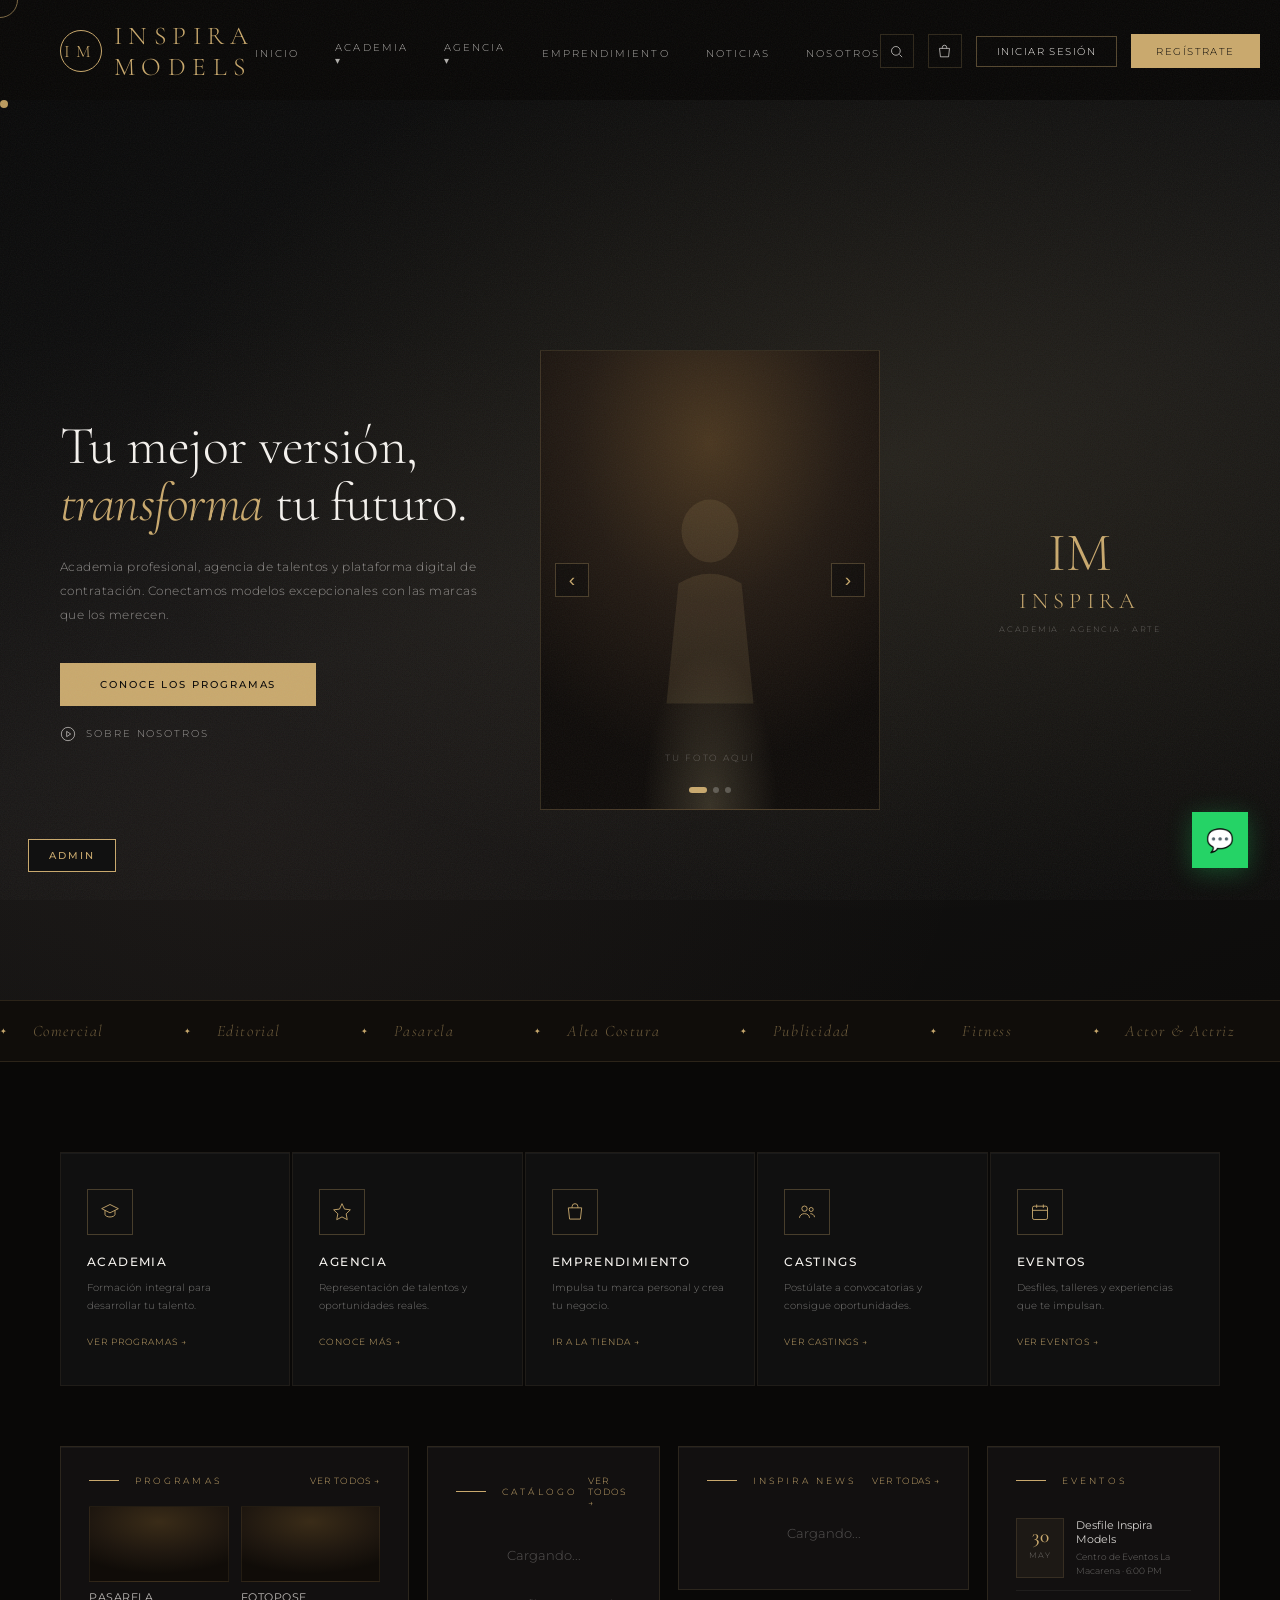
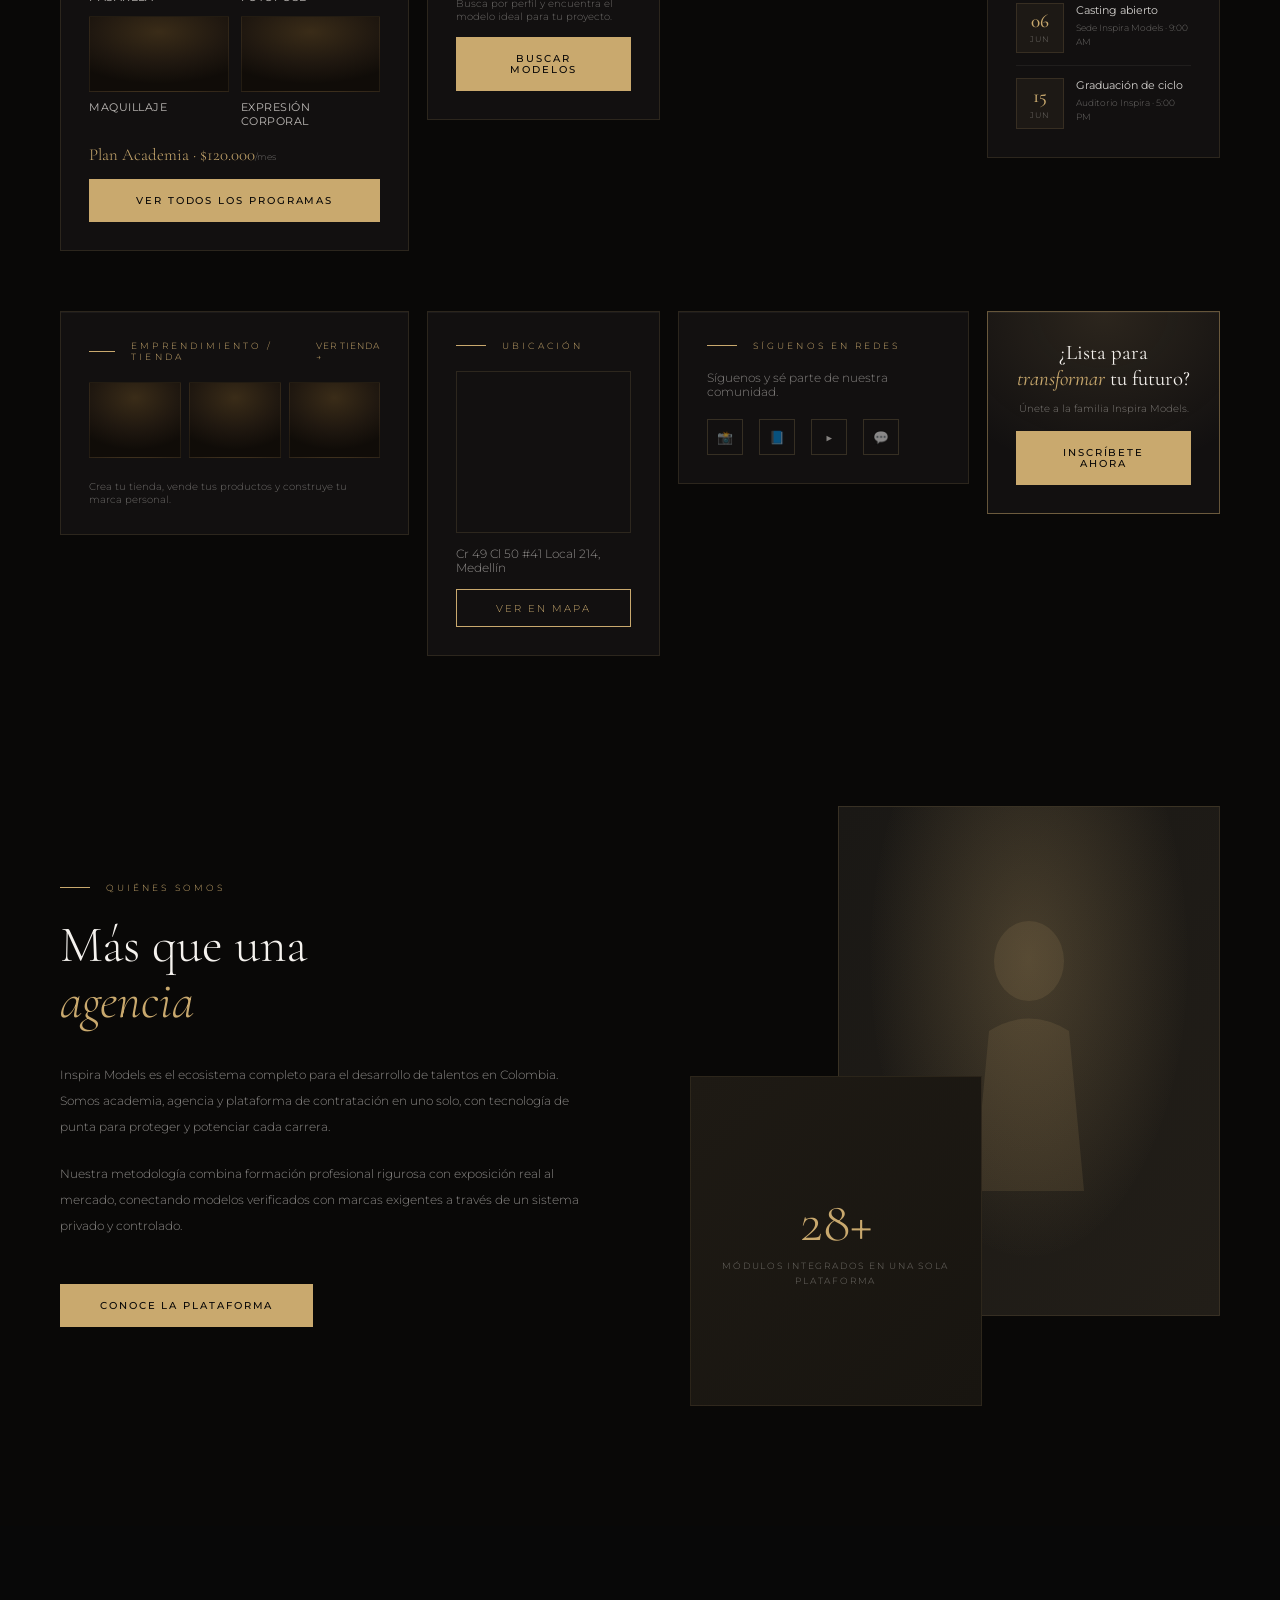
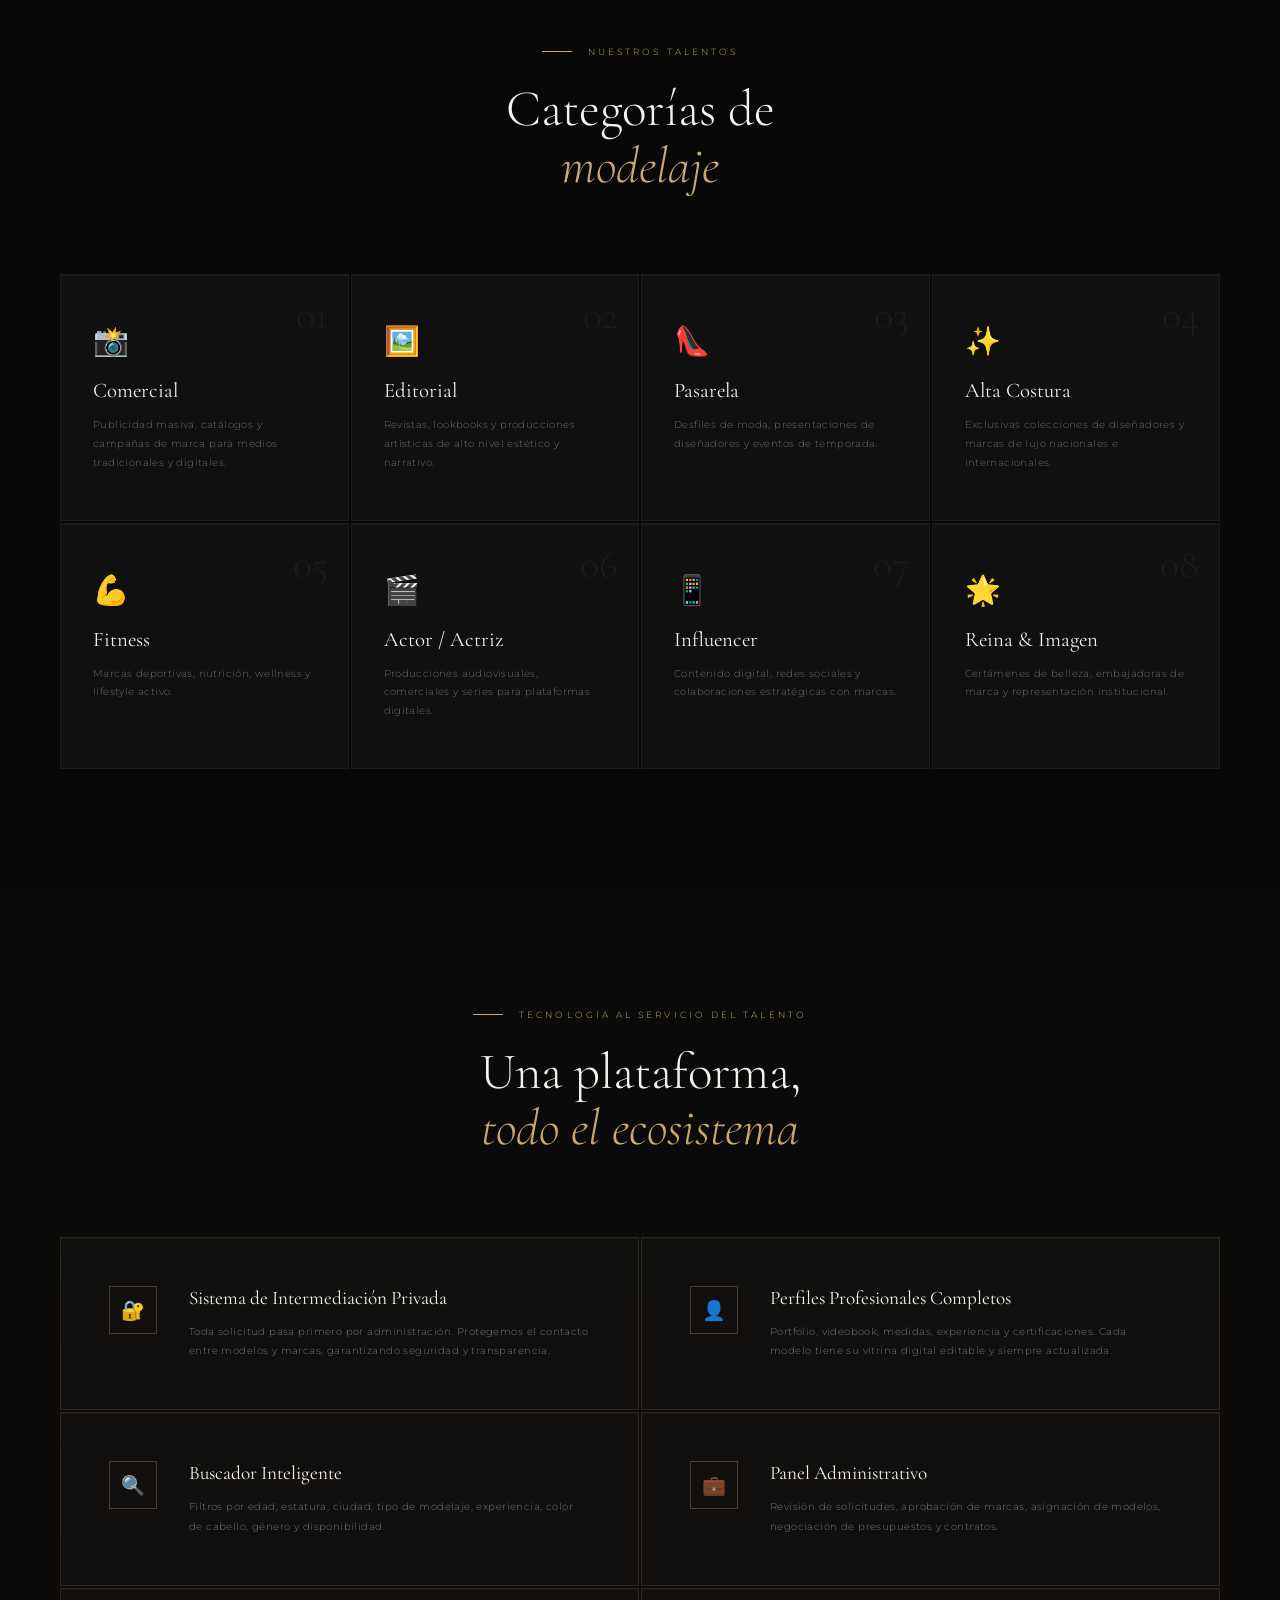
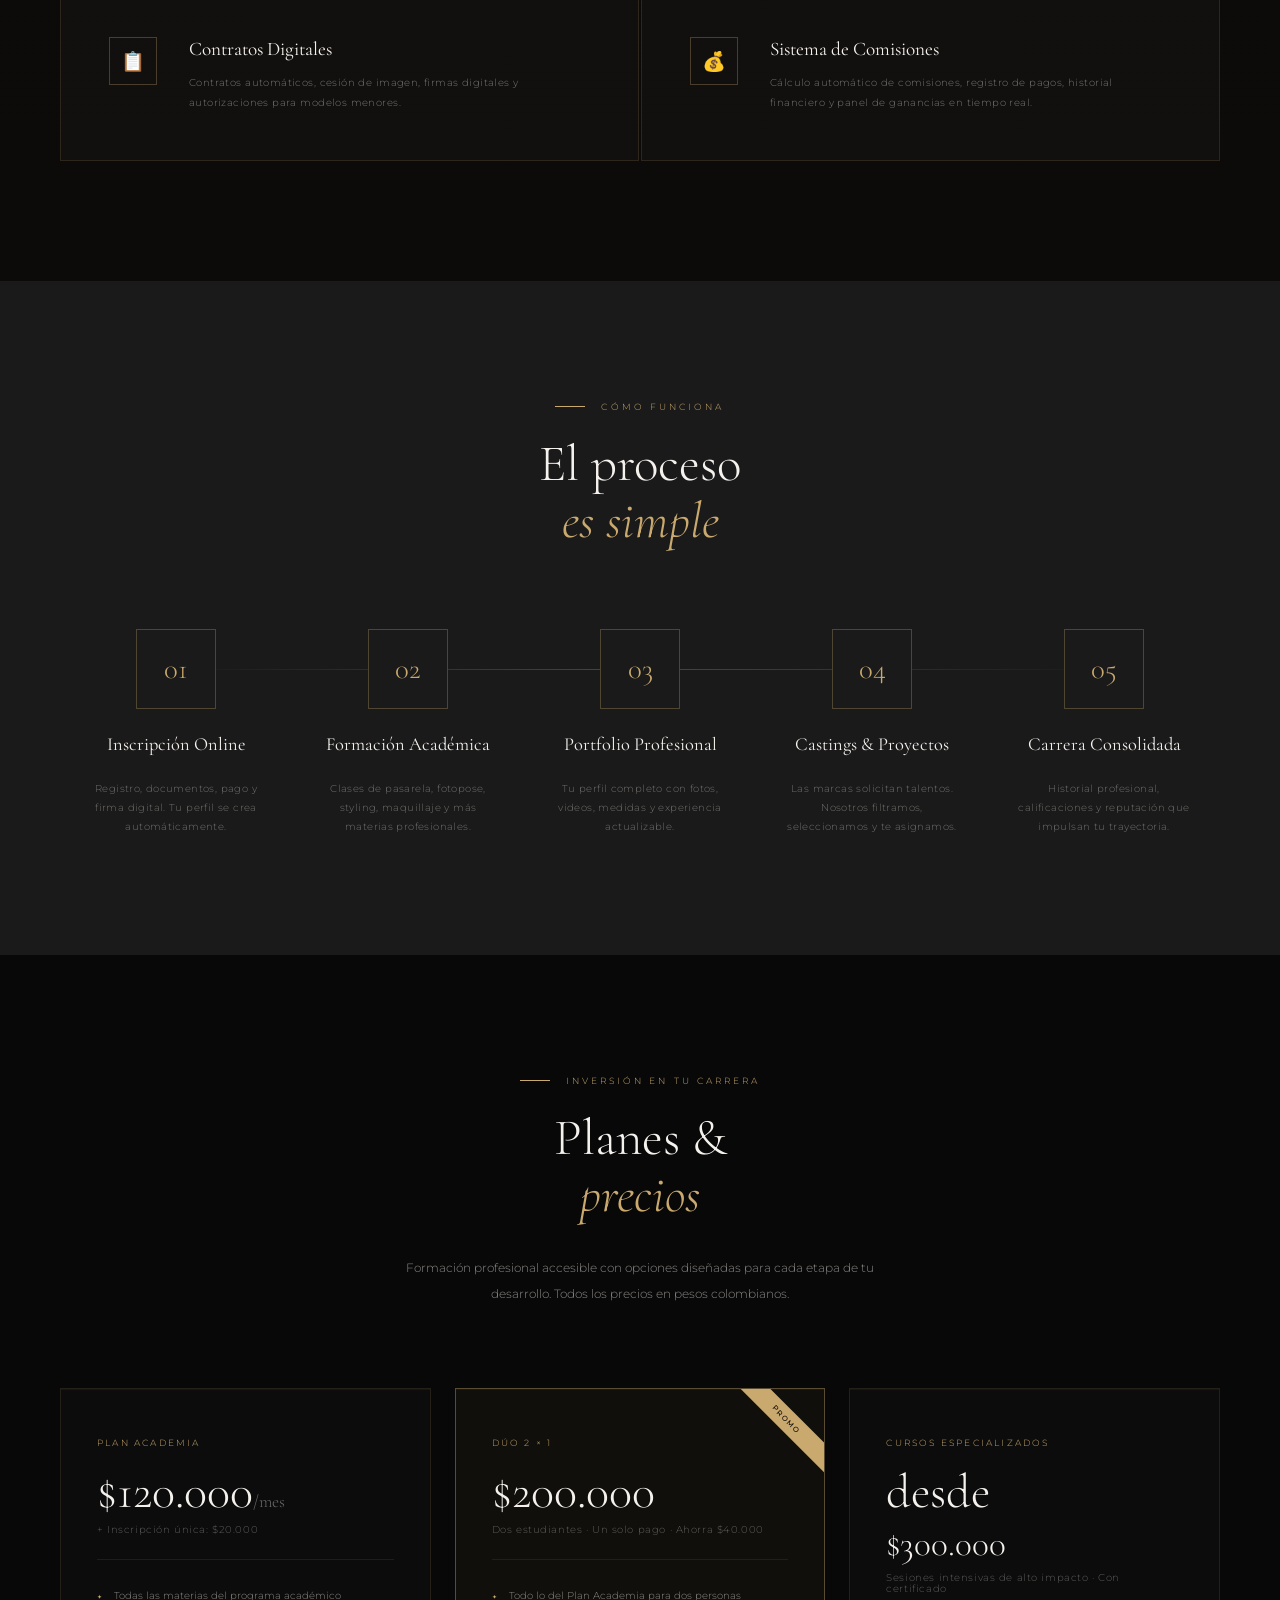
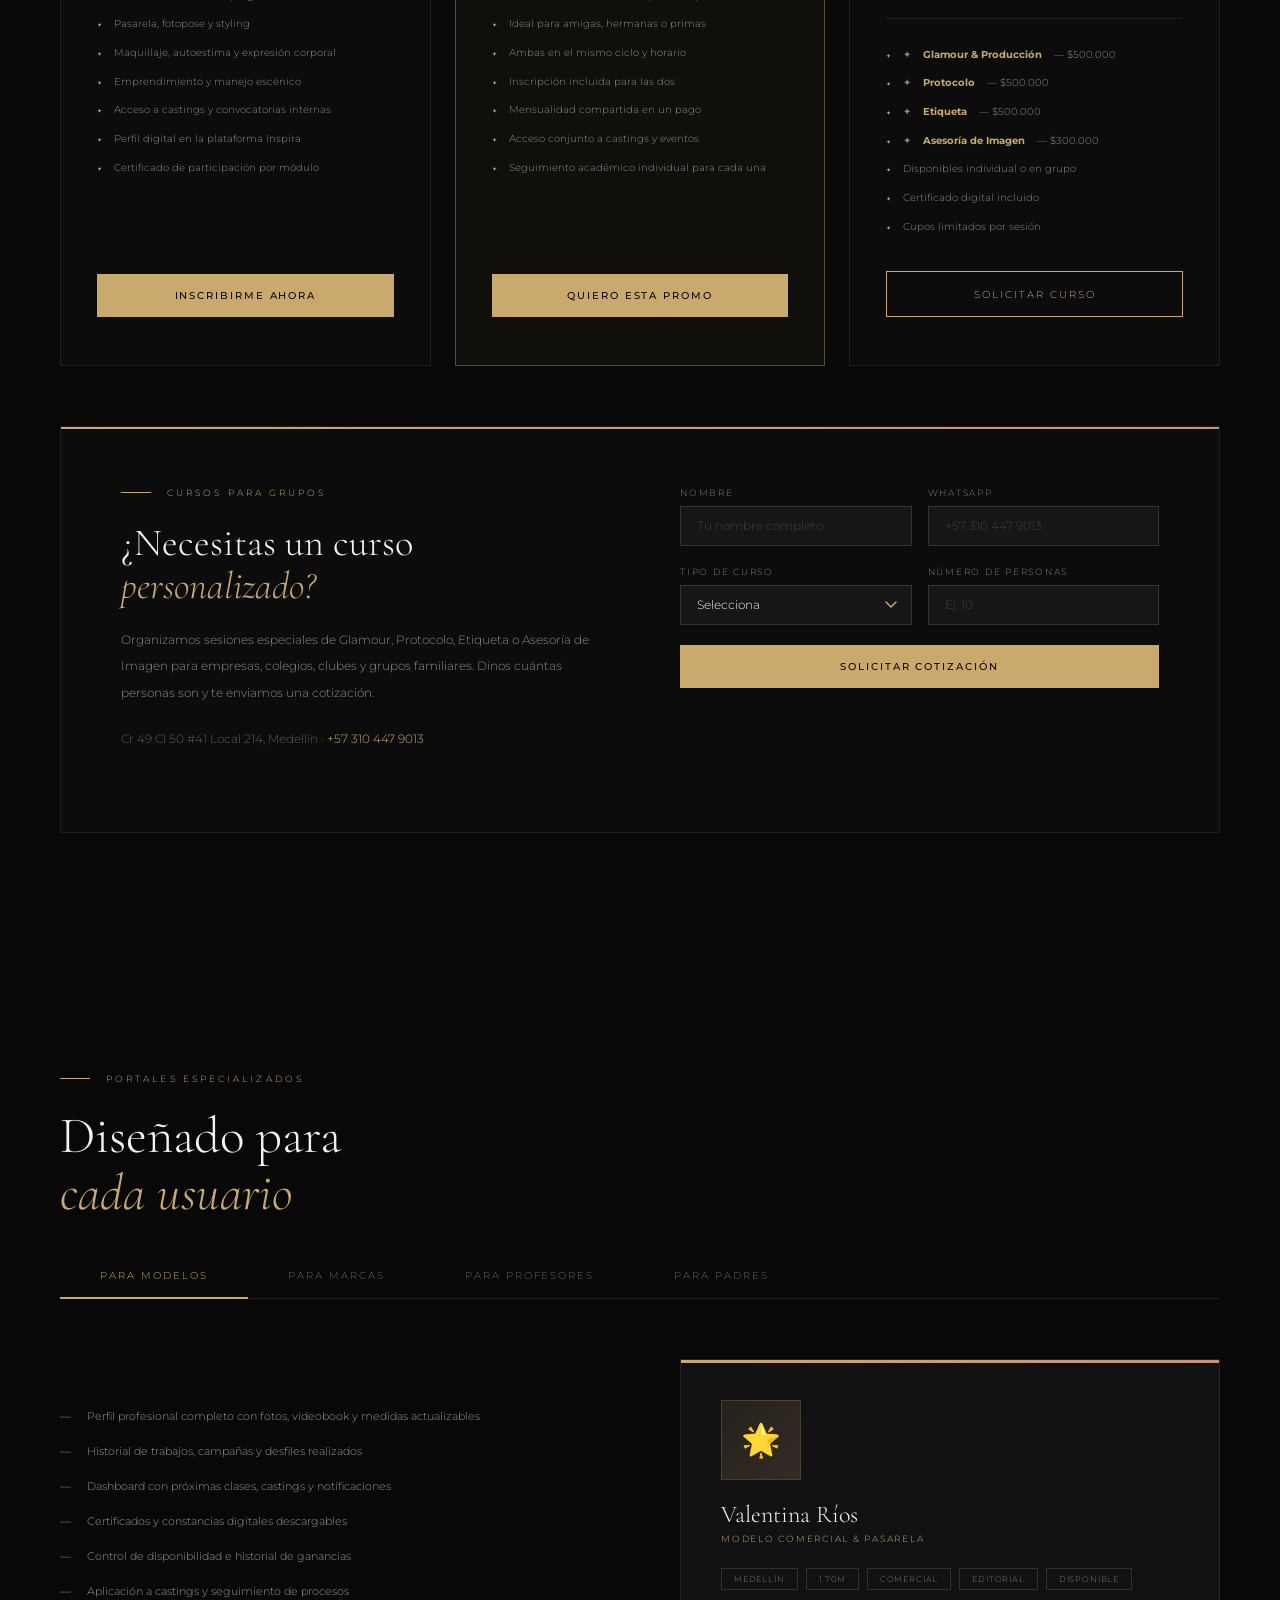
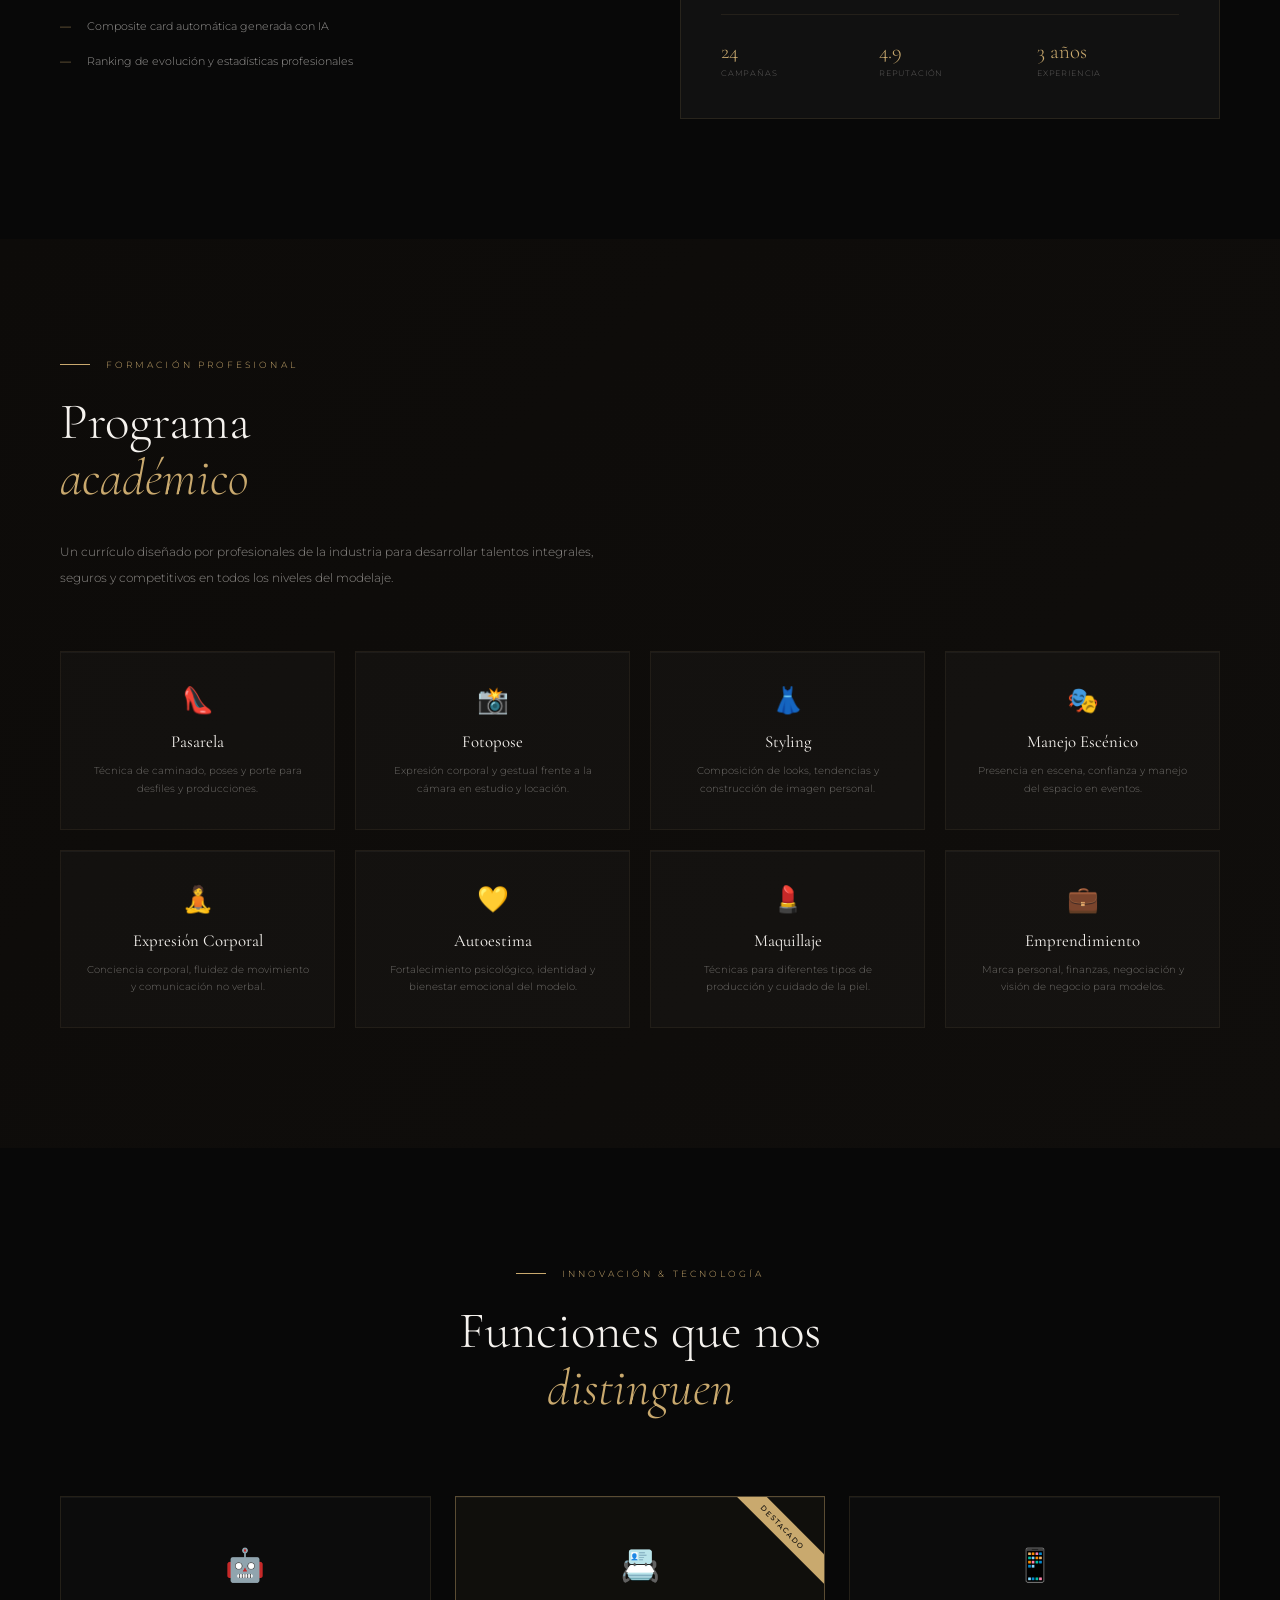
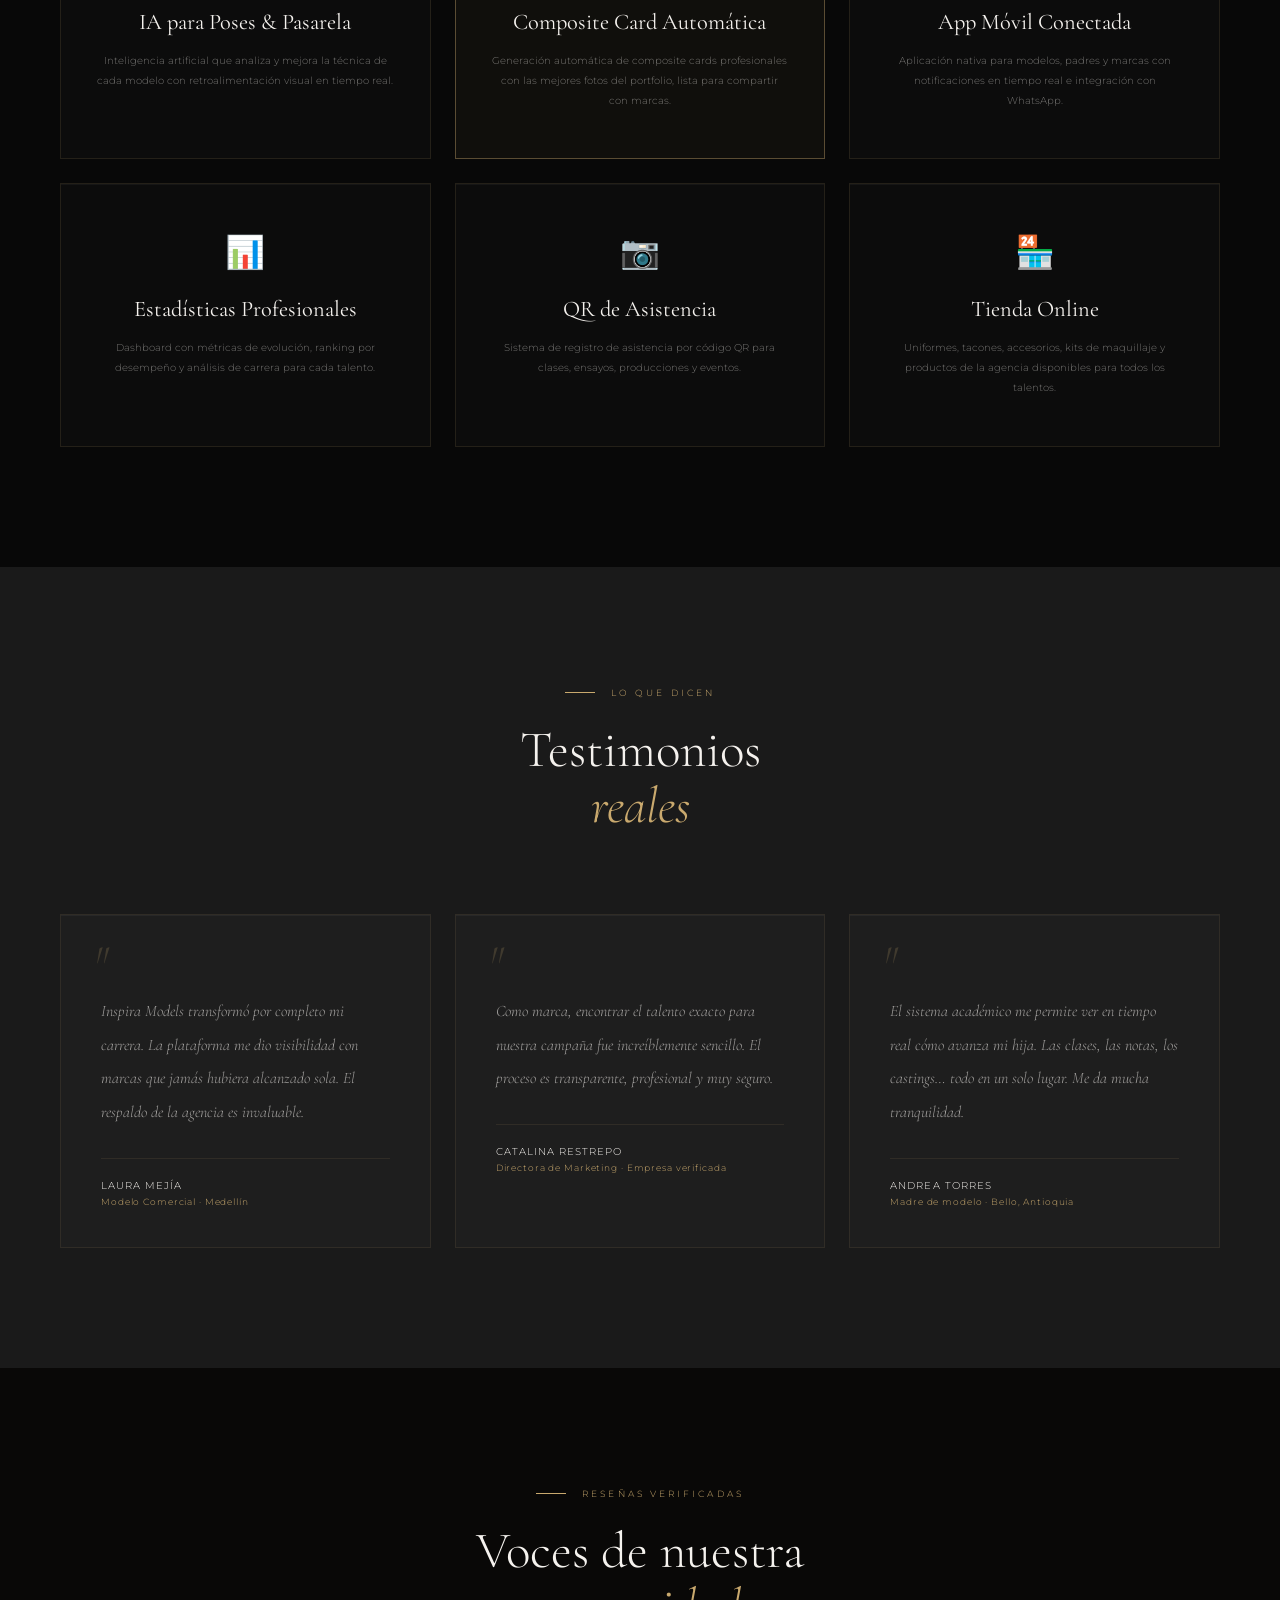
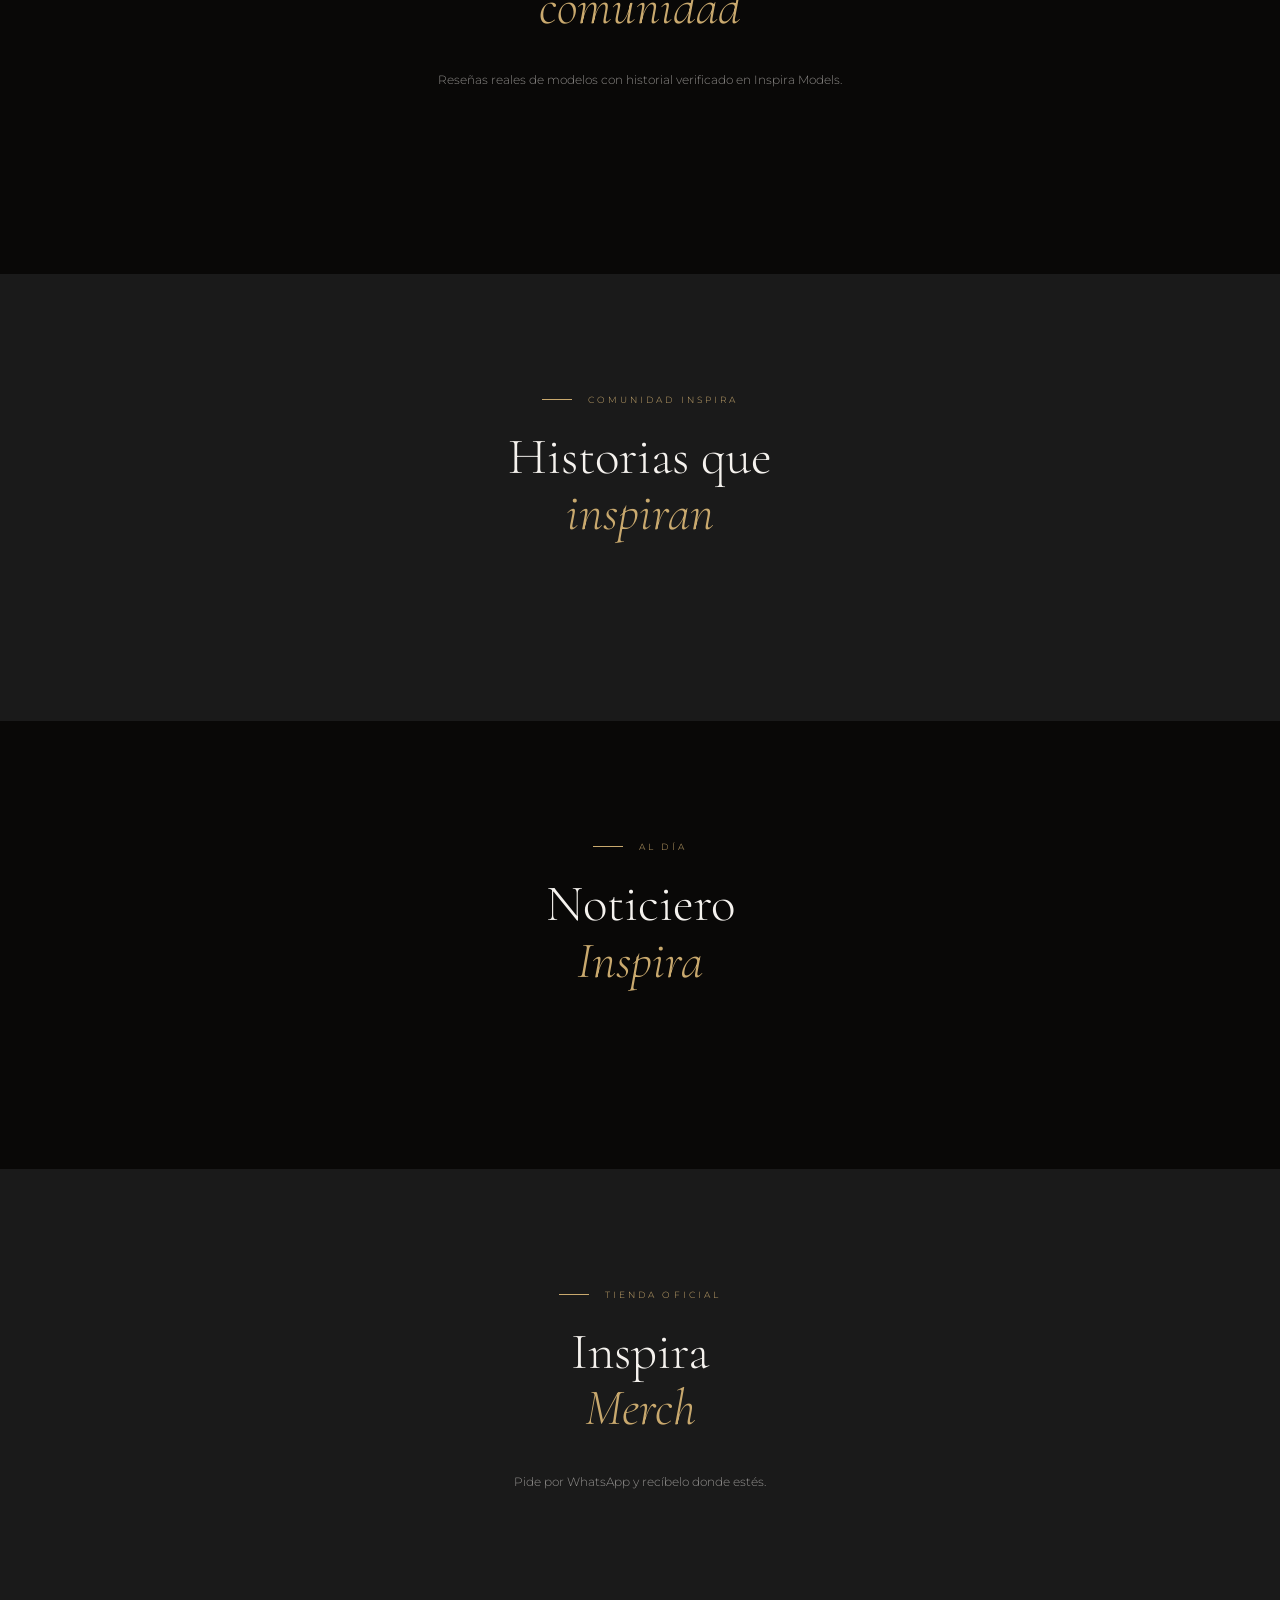
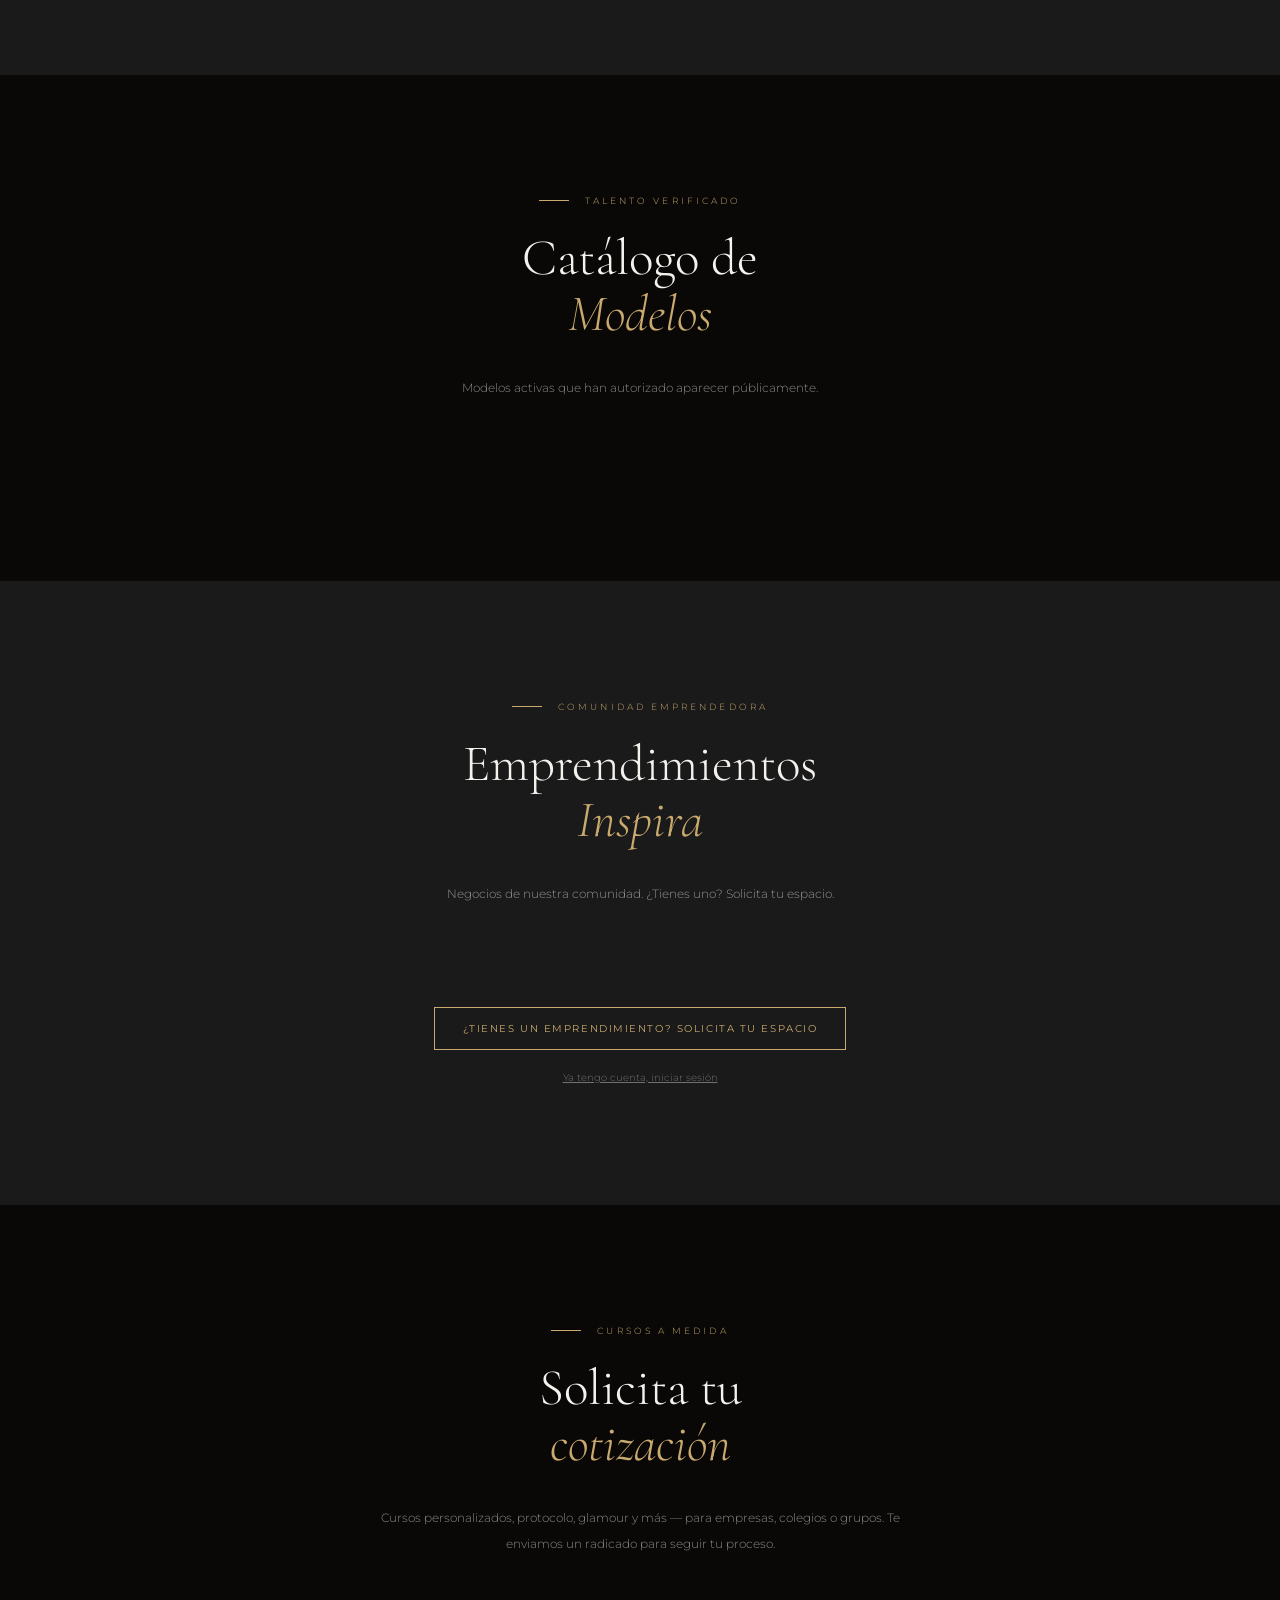
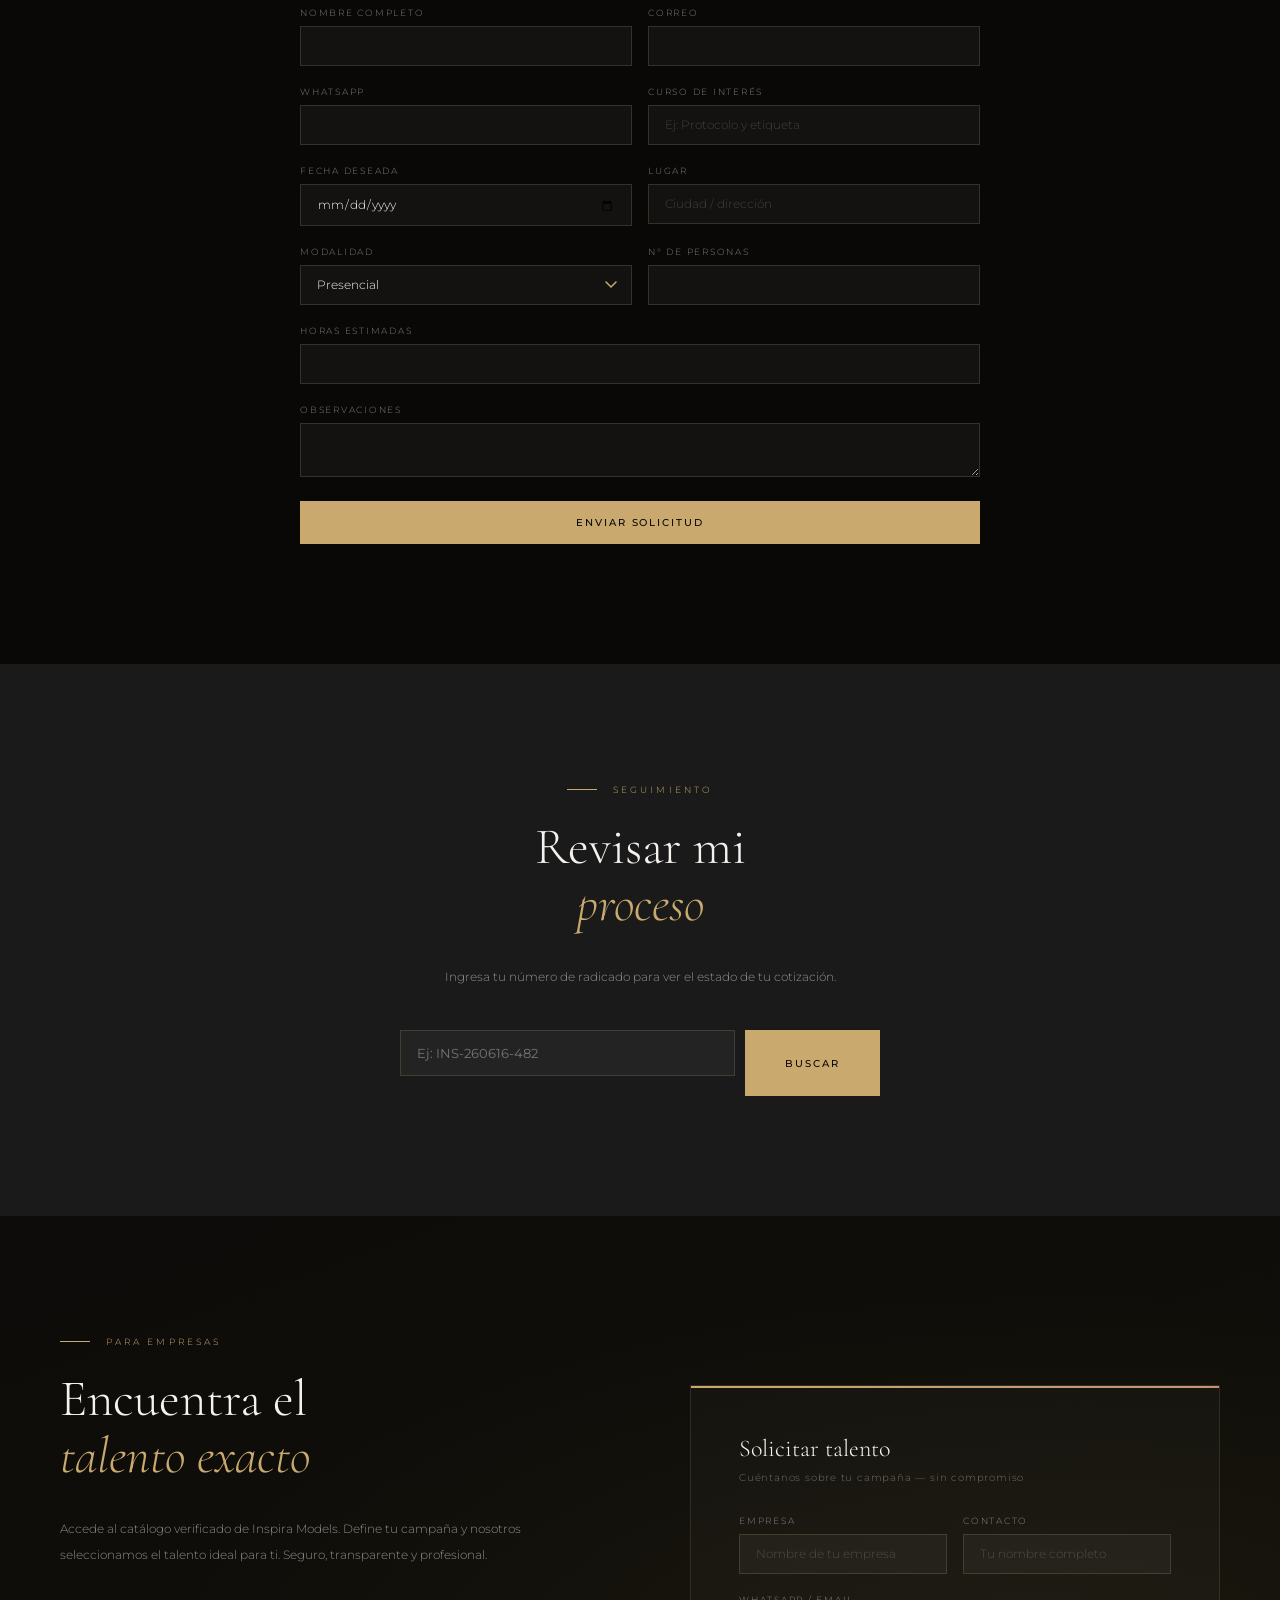
==== commit fb7b0756: "Rediseño premium: home editorial y panel de aprendiz" ====
--- a/index.html
+++ b/index.html
@@ -1,6 +1,23 @@
 <!DOCTYPE html>
 <html lang="es">
 <head>
+<!-- Meta Pixel Code -->
+<script>
+!function(f,b,e,v,n,t,s)
+{if(f.fbq)return;n=f.fbq=function(){n.callMethod?
+n.callMethod.apply(n,arguments):n.queue.push(arguments)};
+if(!f._fbq)f._fbq=n;n.push=n;n.loaded=!0;n.version='2.0';
+n.queue=[];t=b.createElement(e);t.async=!0;
+t.src=v;s=b.getElementsByTagName(e)[0];
+s.parentNode.insertBefore(t,s)}(window, document,'script',
+'https://connect.facebook.net/en_US/fbevents.js');
+fbq('init', '1349538470436896');
+fbq('track', 'PageView');
+</script>
+<noscript><img height="1" width="1" style="display:none"
+src="https://www.facebook.com/tr?id=1349538470436896&ev=PageView&noscript=1"
+/></noscript>
+<!-- End Meta Pixel Code -->
 <meta charset="UTF-8">
 <meta name="viewport" content="width=device-width, initial-scale=1.0">
 <title>Inspira Models — Academia & Agencia de Talentos</title>
@@ -19,32 +36,65 @@
 <!-- NAV MOBILE -->
 <div class="nav-mobile" id="navMobile">
   <button class="nav-mobile-close" onclick="closeNav()">✕</button>
-  <a href="#nosotros" onclick="closeNav()">Academia</a>
-  <a href="#categorias" onclick="closeNav()">Talentos</a>
-  <a href="#precios" onclick="closeNav()">Precios</a>
-  <a href="#plataforma" onclick="closeNav()">Plataforma</a>
-  <a href="#academico" onclick="closeNav()">Académico</a>
+  <a href="#inicio" onclick="closeNav()">Inicio</a>
+  <a href="#academico" onclick="closeNav()">Academia</a>
+  <a href="#categorias" onclick="closeNav()">Agencia</a>
+  <a href="#emprendimientos" onclick="closeNav()">Emprendimiento</a>
+  <a href="#noticiero" onclick="closeNav()">Noticias</a>
+  <a href="#nosotros" onclick="closeNav()">Nosotros</a>
   <a href="empresas.html" onclick="closeNav()">Para Marcas</a>
   <a href="aprendiz.html" onclick="closeNav()">Portal Aprendiz</a>
   <a href="profesor.html" onclick="closeNav()">Portal Profesores</a>
   <a href="empresa.html" onclick="closeNav()">Portal Empresas</a>
-  <a href="#" onclick="closeNav(); openModal();" style="color:var(--gold)">Inscríbete</a>
+  <a href="#" onclick="closeNav(); openModal();" style="color:var(--gold)">Regístrate</a>
 </div>
 
 <!-- NAV -->
 <nav id="navbar">
-  <a href="#" class="logo">Inspira <span>Models</span></a>
-  <ul class="nav-links">
-    <li><a href="#nosotros">Academia</a></li>
-    <li><a href="#categorias">Talentos</a></li>
-    <li><a href="#precios">Precios</a></li>
-    <li><a href="#plataforma">Plataforma</a></li>
-    <li><a href="empresas.html">Para Marcas</a></li>
-    <li><a href="aprendiz.html">Portal Aprendiz</a></li>
-    <li><a href="profesor.html">Portal Profesores</a></li>
-    <li><a href="empresa.html">Portal Empresas</a></li>
+  <a href="#inicio" class="logo im-logo">
+    <span class="im-logo-mark">IM</span>
+    <span>Inspira <span>Models</span></span>
+  </a>
+  <ul class="nav-links im-links">
+    <li><a href="#inicio">Inicio</a></li>
+    <li class="im-dropdown">
+      <a href="#academico">Academia ▾</a>
+      <div class="im-dropdown-menu">
+        <a href="#academico">Programa académico</a>
+        <a href="#precios">Precios</a>
+        <a href="aprendiz.html">Portal Aprendiz</a>
+        <a href="profesor.html">Portal Profesores</a>
+      </div>
+    </li>
+    <li class="im-dropdown">
+      <a href="#categorias">Agencia ▾</a>
+      <div class="im-dropdown-menu">
+        <a href="#categorias">Categorías de talento</a>
+        <a href="#catalogo">Catálogo de modelos</a>
+        <a href="empresas.html">Para Marcas</a>
+      </div>
+    </li>
+    <li><a href="#emprendimientos">Emprendimiento</a></li>
+    <li><a href="#noticiero">Noticias</a></li>
+    <li><a href="#nosotros">Nosotros</a></li>
   </ul>
-  <a href="#" class="nav-cta" onclick="openModal(); return false;">Inscríbete</a>
+  <div class="im-nav-actions">
+    <a href="#catalogo" class="im-icon-btn" title="Buscar modelos" aria-label="Buscar modelos">
+      <svg viewBox="0 0 24 24" fill="none" stroke="currentColor" stroke-width="1.5"><circle cx="11" cy="11" r="7"/><line x1="21" y1="21" x2="16.65" y2="16.65"/></svg>
+    </a>
+    <a href="#tienda" class="im-icon-btn" title="Tienda" aria-label="Tienda">
+      <svg viewBox="0 0 24 24" fill="none" stroke="currentColor" stroke-width="1.5"><path d="M4 7h16l-1.5 13.5H5.5L4 7z"/><path d="M8.5 7V5.5a3.5 3.5 0 017 0V7"/></svg>
+    </a>
+    <div class="im-dropdown">
+      <a href="aprendiz.html" class="im-btn-outline">Iniciar sesión</a>
+      <div class="im-dropdown-menu im-dropdown-menu-r">
+        <a href="aprendiz.html">Portal Aprendiz</a>
+        <a href="profesor.html">Portal Profesores</a>
+        <a href="empresa.html">Portal Empresas</a>
+      </div>
+    </div>
+    <a href="#" class="nav-cta" onclick="openModal(); return false;">Regístrate</a>
+  </div>
   <div class="nav-hamburger" onclick="openNav()">
     <span></span><span></span><span></span>
   </div>
@@ -53,26 +103,37 @@
 <!-- HERO -->
 <section class="hero" id="inicio">
   <div class="hero-bg"></div>
-  <div class="hero-grid"></div>
-  <div class="hero-badge">Academia & Agencia ✦ Medellín, Colombia</div>
-  <div class="hero-content">
-    <p class="hero-eyebrow">La plataforma de talentos más completa</p>
-    <h1 class="hero-title">Tu carrera<br><em>empieza aquí.</em></h1>
-    <p class="hero-desc">Academia profesional, agencia de talentos y plataforma digital de contratación. Conectamos modelos excepcionales con las marcas que los merecen.</p>
-    <div class="hero-actions">
-      <a href="#" class="btn-primary" onclick="openModal(); return false;">Inscríbete ahora</a>
-      <a href="#plataforma" class="btn-secondary">
-        <svg viewBox="0 0 24 24" fill="none" stroke="currentColor" stroke-width="1.5"><circle cx="12" cy="12" r="10"/><polygon points="10,8 16,12 10,16"/></svg>
-        Ver la plataforma
-      </a>
-    </div>
-  </div>
-  <div class="hero-stats">
-    <div><div class="stat-num">11</div><div class="stat-label">Categorías</div></div>
-    <div><div class="stat-num">100%</div><div class="stat-label">Digital</div></div>
-    <div><div class="stat-num">Medellín</div><div class="stat-label">Colombia</div></div>
-  </div>
-  <div class="scroll-hint"><div class="scroll-line"></div>Scroll</div>
+  <div class="hero-inner">
+    <div class="hero-copy">
+      <h1 class="hero-title">Tu mejor versión,<br><em>transforma</em> tu futuro.</h1>
+      <p class="hero-desc">Academia profesional, agencia de talentos y plataforma digital de contratación. Conectamos modelos excepcionales con las marcas que los merecen.</p>
+      <div class="hero-actions">
+        <a href="#academico" class="btn-primary">Conoce los programas</a>
+        <a href="#nosotros" class="btn-secondary">
+          <svg viewBox="0 0 24 24" fill="none" stroke="currentColor" stroke-width="1.5"><circle cx="12" cy="12" r="10"/><polygon points="10,8 16,12 10,16"/></svg>
+          Sobre nosotros
+        </a>
+      </div>
+    </div>
+
+    <!-- EDITAR: reemplaza cada .hero-photo-slide por una <img> real de tus modelos -->
+    <div class="hero-photo-frame">
+      <div class="hero-photo-track" id="heroPhotoTrack">
+        <div class="hero-photo-slide"></div>
+        <div class="hero-photo-slide"></div>
+        <div class="hero-photo-slide"></div>
+      </div>
+      <button type="button" class="hero-photo-arrow hero-photo-prev" onclick="heroCarouselMove(-1)" aria-label="Foto anterior">‹</button>
+      <button type="button" class="hero-photo-arrow hero-photo-next" onclick="heroCarouselMove(1)" aria-label="Foto siguiente">›</button>
+      <div class="hero-dots" id="heroDots"></div>
+    </div>
+
+    <div class="hero-crest">
+      <div class="hero-crest-mark">IM</div>
+      <div class="hero-crest-name">INSPIRA</div>
+      <div class="hero-crest-sub">ACADEMIA · AGENCIA · ARTE</div>
+    </div>
+  </div>
 </section>
 
 <!-- MARQUEE -->
@@ -92,6 +153,120 @@
     <span class="marquee-item">Reina & Imagen</span>
   </div>
 </div>
+
+<!-- PILARES -->
+<section class="pillars-section">
+  <div class="pillars">
+    <article class="pillar-card">
+      <div class="pillar-icon-wrap"><svg class="pillar-icon" viewBox="0 0 24 24" fill="none" stroke="currentColor" stroke-width="1.1"><path d="M2 8l10-5 10 5-10 5L2 8z"/><path d="M6 10v5c0 1.5 3 3 6 3s6-1.5 6-3v-5"/></svg></div>
+      <h3>Academia</h3>
+      <p>Formación integral para desarrollar tu talento.</p>
+      <a href="#academico" class="more">Ver programas →</a>
+    </article>
+    <article class="pillar-card">
+      <div class="pillar-icon-wrap"><svg class="pillar-icon" viewBox="0 0 24 24" fill="none" stroke="currentColor" stroke-width="1.1"><path d="M12 2l3 6.5 7 .9-5 4.8 1.3 7L12 17.9 5.7 21.2 7 14.2 2 9.4l7-.9L12 2z"/></svg></div>
+      <h3>Agencia</h3>
+      <p>Representación de talentos y oportunidades reales.</p>
+      <a href="#categorias" class="more">Conoce más →</a>
+    </article>
+    <article class="pillar-card">
+      <div class="pillar-icon-wrap"><svg class="pillar-icon" viewBox="0 0 24 24" fill="none" stroke="currentColor" stroke-width="1.1"><path d="M4 7h16l-1.5 13.5H5.5L4 7z"/><path d="M8.5 7V5.5a3.5 3.5 0 017 0V7"/></svg></div>
+      <h3>Emprendimiento</h3>
+      <p>Impulsa tu marca personal y crea tu negocio.</p>
+      <a href="#emprendimientos" class="more">Ir a la tienda →</a>
+    </article>
+    <article class="pillar-card">
+      <div class="pillar-icon-wrap"><svg class="pillar-icon" viewBox="0 0 24 24" fill="none" stroke="currentColor" stroke-width="1.1"><circle cx="9" cy="8" r="3.2"/><circle cx="17" cy="9" r="2.4"/><path d="M3 19c0-3 2.7-5 6-5s6 2 6 5"/><path d="M16 14c2.8 0 5 1.8 5 4.2"/></svg></div>
+      <h3>Castings</h3>
+      <p>Postúlate a convocatorias y consigue oportunidades.</p>
+      <a href="aprendiz.html" class="more">Ver castings →</a>
+    </article>
+    <article class="pillar-card">
+      <div class="pillar-icon-wrap"><svg class="pillar-icon" viewBox="0 0 24 24" fill="none" stroke="currentColor" stroke-width="1.1"><rect x="3" y="5" width="18" height="16" rx="2"/><path d="M3 10h18M8 3v4M16 3v4"/></svg></div>
+      <h3>Eventos</h3>
+      <p>Desfiles, talleres y experiencias que te impulsan.</p>
+      <a href="#eventos" class="more">Ver eventos →</a>
+    </article>
+  </div>
+</section>
+
+<!-- BENTO: PROGRAMAS / CATÁLOGO / NOTICIERO / EVENTOS -->
+<section class="bento-section">
+  <div class="bento">
+
+    <div class="bento-card">
+      <div class="bento-head"><span class="section-label" style="margin:0">Programas</span><a class="more" href="#precios">Ver todos →</a></div>
+      <div class="bento-progs">
+        <div class="bento-prog"><div class="bento-prog-ph"></div><h4>Pasarela</h4></div>
+        <div class="bento-prog"><div class="bento-prog-ph"></div><h4>Fotopose</h4></div>
+        <div class="bento-prog"><div class="bento-prog-ph"></div><h4>Maquillaje</h4></div>
+        <div class="bento-prog"><div class="bento-prog-ph"></div><h4>Expresión corporal</h4></div>
+      </div>
+      <div class="bento-price">Plan Academia · $120.000<span>/mes</span></div>
+      <a href="#precios" class="btn-primary" style="width:100%;text-align:center;display:block">Ver todos los programas</a>
+    </div>
+
+    <div class="bento-card">
+      <div class="bento-head"><span class="section-label" style="margin:0">Catálogo</span><a class="more" href="#catalogo">Ver todos →</a></div>
+      <div class="bento-cat-grid" id="catalogoBentoPreview"><p class="empty-msg-public" style="grid-column:1/-1">Cargando...</p></div>
+      <p style="font-size:0.65rem;color:rgba(245,242,238,0.4);margin:14px 0">Busca por perfil y encuentra el modelo ideal para tu proyecto.</p>
+      <a href="#catalogo" class="btn-primary" style="width:100%;text-align:center;display:block">Buscar modelos</a>
+    </div>
+
+    <div class="bento-card bento-news">
+      <div class="bento-head"><span class="section-label" style="margin:0">Inspira News</span><a class="more" href="#noticiero">Ver todas →</a></div>
+      <div id="noticieroBentoPreview"><p class="empty-msg-public">Cargando...</p></div>
+    </div>
+
+    <!-- EDITAR: actualiza estas fechas manualmente -->
+    <div class="bento-card" id="eventos">
+      <div class="bento-head"><span class="section-label" style="margin:0">Eventos</span></div>
+      <div class="evento-row"><div class="evento-chip"><b>30</b><i>MAY</i></div><div><h4>Desfile Inspira Models</h4><p>Centro de Eventos La Macarena · 6:00 PM</p></div></div>
+      <div class="evento-row"><div class="evento-chip"><b>06</b><i>JUN</i></div><div><h4>Casting abierto</h4><p>Sede Inspira Models · 9:00 AM</p></div></div>
+      <div class="evento-row"><div class="evento-chip"><b>15</b><i>JUN</i></div><div><h4>Graduación de ciclo</h4><p>Auditorio Inspira · 5:00 PM</p></div></div>
+    </div>
+
+  </div>
+</section>
+
+<!-- TIENDA / UBICACIÓN / REDES / CTA -->
+<section class="bento-section bento-section-tail">
+  <div class="bento">
+
+    <div class="bento-card">
+      <div class="bento-head"><span class="section-label" style="margin:0">Emprendimiento / Tienda</span><a class="more" href="#tienda">Ver tienda →</a></div>
+      <div class="bento-cat-grid" id="tiendaBentoPreview">
+        <div class="bento-prog-ph"></div><div class="bento-prog-ph"></div><div class="bento-prog-ph"></div>
+      </div>
+      <p style="font-size:0.65rem;color:rgba(245,242,238,0.4);margin-top:14px">Crea tu tienda, vende tus productos y construye tu marca personal.</p>
+    </div>
+
+    <div class="bento-card">
+      <div class="bento-head"><span class="section-label" style="margin:0">Ubicación</span></div>
+      <div class="mapa-embed"><iframe src="https://www.google.com/maps?q=Cr+49+Cl+50+%2341+Local+214,+Medell%C3%ADn&output=embed" loading="lazy" referrerpolicy="no-referrer-when-downgrade" title="Ubicación Inspira Models"></iframe></div>
+      <p style="font-size:0.72rem;color:rgba(245,242,238,0.55);margin:14px 0">Cr 49 Cl 50 #41 Local 214, Medellín</p>
+      <a href="https://www.google.com/maps?q=Cr+49+Cl+50+%2341+Local+214,+Medell%C3%ADn" target="_blank" class="btn-outline-gold" style="width:100%;text-align:center;display:block;padding:12px">Ver en mapa</a>
+    </div>
+
+    <div class="bento-card">
+      <div class="bento-head"><span class="section-label" style="margin:0">Síguenos en redes</span></div>
+      <p style="font-size:0.72rem;color:rgba(245,242,238,0.5);margin-bottom:20px">Síguenos y sé parte de nuestra comunidad.</p>
+      <div class="social-links">
+        <a href="#" class="social-link">📸</a>
+        <a href="#" class="social-link">📘</a>
+        <a href="#" class="social-link">▶️</a>
+        <a href="https://wa.me/573104479013" target="_blank" class="social-link">💬</a>
+      </div>
+    </div>
+
+    <div class="bento-card bento-cta">
+      <h3>¿Lista para <em>transformar</em> tu futuro?</h3>
+      <p>Únete a la familia Inspira Models.</p>
+      <a href="#" class="btn-primary" onclick="openModal(); return false;">Inscríbete ahora</a>
+    </div>
+
+  </div>
+</section>
 
 <!-- SOBRE NOSOTROS -->
 <section id="nosotros">
@@ -616,6 +791,12 @@
         <a href="#" class="social-link">▶️</a>
         <a href="#" class="social-link">💬</a>
       </div>
+      <div class="pago-badges">
+        <span class="pago-badge">VISA</span>
+        <span class="pago-badge">MASTERCARD</span>
+        <span class="pago-badge">PSE</span>
+        <span class="pago-badge">NEQUI</span>
+      </div>
     </div>
     <div class="footer-col">
       <h4>Plataforma</h4>
--- a/styles.css
+++ b/styles.css
@@ -1,15 +1,20 @@
  @import url('https://fonts.googleapis.com/css2?family=Cormorant+Garamond:ital,wght@0,300;0,400;0,600;1,300;1,400&family=Montserrat:wght@200;300;400;500;600&display=swap');
 
 :root {
-  --black: #0a0a0a;
+  --black: #090807;
   --white: #f5f2ee;
   --cream: #ede8e1;
   --gold: #c9a96e;
   --gold-light: #e8d5b0;
+  --gold-dark: #8f6e2c;
   --rose: #c4927a;
   --charcoal: #1a1a1a;
   --mid: #3a3a3a;
   --light: #8a8a8a;
+  --surface: #121010;
+  --surface-2: #191512;
+  --line: rgba(201,169,110,0.14);
+  --line-hi: rgba(201,169,110,0.45);
 }
 
 *, *::before, *::after { margin: 0; padding: 0; box-sizing: border-box; }
@@ -22,6 +27,13 @@
   overflow-x: hidden;
   cursor: none;
   padding-top: 100px;
+  position: relative;
+}
+
+/* GRANO DE PELÍCULA */
+body::after {
+  content: ""; position: fixed; inset: 0; pointer-events: none; z-index: 99; opacity: 0.05;
+  background-image: url("data:image/svg+xml,%3Csvg xmlns='http://www.w3.org/2000/svg'%3E%3Cfilter id='n'%3E%3CfeTurbulence type='fractalNoise' baseFrequency='0.85' numOctaves='4' stitchTiles='stitch'/%3E%3C/filter%3E%3Crect width='100%25' height='100%25' filter='url(%23n)'/%3E%3C/svg%3E");
 }
 
 /* CURSOR */
@@ -43,11 +55,11 @@
 nav {
   position: fixed; top: 0; left: 0; right: 0;
   z-index: 100; display: flex; align-items: center;
-  justify-content: space-between; padding: 28px 60px;
+  justify-content: space-between; padding: 20px 60px;
   transition: background 0.4s ease, padding 0.4s ease;
 }
 nav.scrolled {
-  background: rgba(10,10,10,0.96); padding: 18px 60px;
+  background: rgba(10,10,10,0.96); padding: 14px 60px;
   backdrop-filter: blur(12px);
   border-bottom: 1px solid rgba(201,169,110,0.15);
 }
@@ -58,7 +70,13 @@
   text-transform: uppercase; text-decoration: none;
 }
 .logo span { color: var(--gold); }
-.nav-links { display: flex; gap: 40px; list-style: none; }
+.im-logo { display: flex; align-items: center; gap: 12px; }
+.im-logo-mark {
+  width: 42px; height: 42px; border: 1px solid var(--gold); border-radius: 50%;
+  display: flex; align-items: center; justify-content: center; flex-shrink: 0;
+  font-family: 'Cormorant Garamond', serif; font-size: 1.1rem; color: var(--gold);
+}
+.nav-links { display: flex; gap: 36px; list-style: none; align-items: center; }
 .nav-links a {
   font-size: 0.65rem; letter-spacing: 0.2em;
   text-transform: uppercase; color: rgba(245,242,238,0.7);
@@ -66,89 +84,127 @@
 }
 .nav-links a:hover { color: var(--gold); }
 .nav-cta {
-  font-size: 0.65rem; letter-spacing: 0.15em;
-  text-transform: uppercase; padding: 10px 28px;
-  border: 1px solid var(--gold); color: var(--gold);
+  font-size: 0.62rem; letter-spacing: 0.15em;
+  text-transform: uppercase; padding: 10px 24px;
+  border: 1px solid var(--gold); background: var(--gold); color: var(--black);
   text-decoration: none; transition: all 0.3s;
 }
-.nav-cta:hover { background: var(--gold); color: var(--black); }
+.nav-cta:hover { background: var(--gold-light); border-color: var(--gold-light); transform: translateY(-1px); }
+
+.im-dropdown { position: relative; }
+.im-dropdown > a { display: inline-flex; align-items: center; }
+.im-dropdown-menu {
+  position: absolute; top: calc(100% + 16px); left: 0; min-width: 210px;
+  background: var(--surface); border: 1px solid var(--line-hi);
+  box-shadow: inset 0 1px 0 rgba(255,255,255,0.045), 0 20px 40px rgba(0,0,0,0.45);
+  padding: 10px; display: flex; flex-direction: column; gap: 2px;
+  opacity: 0; visibility: hidden; transform: translateY(6px);
+  transition: opacity 0.25s ease, transform 0.25s ease, visibility 0.25s; z-index: 200;
+}
+.im-dropdown-menu-r { left: auto; right: 0; }
+.im-dropdown:hover .im-dropdown-menu,
+.im-dropdown:focus-within .im-dropdown-menu { opacity: 1; visibility: visible; transform: translateY(0); }
+.im-dropdown-menu a {
+  padding: 10px 12px; font-size: 0.62rem; letter-spacing: 0.06em; text-transform: none;
+  color: rgba(245,242,238,0.7); text-decoration: none; transition: all 0.2s;
+}
+.im-dropdown-menu a:hover { background: rgba(201,169,110,0.08); color: var(--gold); }
+
+.im-nav-actions { display: flex; align-items: center; gap: 14px; }
+.im-icon-btn {
+  width: 34px; height: 34px; display: flex; align-items: center; justify-content: center;
+  border: 1px solid rgba(201,169,110,0.2); color: rgba(245,242,238,0.7);
+  transition: all 0.3s; flex-shrink: 0;
+}
+.im-icon-btn svg { width: 15px; height: 15px; }
+.im-icon-btn:hover { border-color: var(--gold); color: var(--gold); }
+.im-btn-outline {
+  font-size: 0.6rem; letter-spacing: 0.15em; text-transform: uppercase;
+  padding: 9px 20px; border: 1px solid rgba(201,169,110,0.4); color: var(--white);
+  text-decoration: none; transition: all 0.3s; white-space: nowrap;
+}
+.im-btn-outline:hover { border-color: var(--gold); color: var(--gold); }
 
 /* HERO */
 .hero {
-  position: relative; height: 100vh;
-  display: flex; align-items: flex-end;
-  padding: 0 60px 80px; overflow: hidden;
+  position: relative; min-height: 100vh;
+  display: flex; align-items: center;
+  padding: 140px 60px 80px; overflow: hidden;
 }
 .hero-bg {
   position: absolute; inset: 0;
   background:
-    radial-gradient(ellipse at 70% 40%, rgba(201,169,110,0.08) 0%, transparent 60%),
+    radial-gradient(ellipse at var(--mx, 70%) var(--my, 40%), rgba(201,169,110,0.1) 0%, transparent 60%),
     radial-gradient(ellipse at 20% 80%, rgba(196,146,122,0.06) 0%, transparent 50%),
     linear-gradient(160deg, #0a0a0a 0%, #141414 50%, #0d0c0b 100%);
-}
-.hero-grid {
-  position: absolute; inset: 0;
-  background-image:
-    linear-gradient(rgba(201,169,110,0.04) 1px, transparent 1px),
-    linear-gradient(90deg, rgba(201,169,110,0.04) 1px, transparent 1px);
-  background-size: 80px 80px;
-  mask-image: linear-gradient(to bottom, transparent, rgba(0,0,0,0.3) 30%, rgba(0,0,0,0.3) 70%, transparent);
-}
-.hero-model-frame {
-  position: absolute; right: 80px; top: 50%;
-  transform: translateY(-50%);
-  width: 340px; height: 520px;
-  border: 1px solid rgba(201,169,110,0.2); overflow: hidden;
-}
-.hero-model-frame::before {
-  content: ''; position: absolute; inset: 8px;
-  border: 1px solid rgba(201,169,110,0.1); z-index: 1;
-}
-.hero-model-silhouette {
-  width: 100%; height: 100%;
-  background: linear-gradient(180deg, rgba(201,169,110,0.05) 0%, rgba(196,146,122,0.1) 100%);
-  display: flex; align-items: center; justify-content: center;
-  position: relative; overflow: hidden;
-}
-.hero-model-silhouette svg { opacity: 0.15; filter: blur(0.5px); }
-.hero-model-silhouette::after {
-  content: ''; position: absolute; inset: 0;
-  background: linear-gradient(180deg, transparent 60%, rgba(10,10,10,0.8));
-}
-.hero-badge {
-  position: absolute; top: 30px; right: 30px;
-  font-size: 0.5rem; letter-spacing: 0.25em; text-transform: uppercase;
-  color: var(--gold); border: 1px solid rgba(201,169,110,0.3);
-  padding: 8px 14px; background: rgba(10,10,10,0.6);
-  backdrop-filter: blur(4px); animation: fadeIn 1.2s 1.4s both;
-}
-.hero-content { position: relative; z-index: 2; max-width: 700px; }
-.hero-eyebrow {
-  font-size: 0.6rem; letter-spacing: 0.35em; text-transform: uppercase;
-  color: var(--gold); margin-bottom: 28px;
-  animation: fadeUp 0.8s 0.2s both;
-  display: flex; align-items: center; gap: 16px;
-}
-.hero-eyebrow::before {
-  content: ''; display: block; width: 40px; height: 1px; background: var(--gold);
-}
+  transition: background 0.5s ease-out;
+}
+.hero-inner {
+  position: relative; z-index: 2; width: 100%;
+  display: grid; grid-template-columns: 1.05fr 0.85fr 0.7fr; gap: 60px; align-items: center;
+}
+.hero-copy { max-width: 480px; }
 .hero-title {
   font-family: 'Cormorant Garamond', serif;
-  font-size: clamp(4rem, 8vw, 7.5rem); font-weight: 300;
-  line-height: 0.92; letter-spacing: -0.02em;
-  margin-bottom: 32px; animation: fadeUp 0.8s 0.35s both;
-}
-.hero-title em { font-style: italic; color: var(--gold); display: block; }
+  font-size: clamp(2.6rem, 4.2vw, 4rem); font-weight: 300;
+  line-height: 1.05; letter-spacing: -0.01em;
+  margin-bottom: 24px; animation: fadeUp 0.8s 0.2s both;
+}
+.hero-title em { font-style: italic; color: var(--gold); }
 .hero-desc {
-  font-size: 0.75rem; line-height: 2; letter-spacing: 0.08em;
-  color: rgba(245,242,238,0.55); max-width: 420px;
-  margin-bottom: 48px; animation: fadeUp 0.8s 0.5s both;
+  font-size: 0.75rem; line-height: 2; letter-spacing: 0.04em;
+  color: rgba(245,242,238,0.55); max-width: 460px;
+  margin-bottom: 36px; animation: fadeUp 0.8s 0.35s both;
 }
 .hero-actions {
-  display: flex; gap: 24px; align-items: center;
-  animation: fadeUp 0.8s 0.65s both;
-}
+  display: flex; gap: 20px; align-items: center; flex-wrap: wrap;
+  animation: fadeUp 0.8s 0.5s both;
+}
+.hero-photo-frame {
+  position: relative; height: 460px; overflow: hidden;
+  background: radial-gradient(80% 70% at 50% 20%, #4a3720 0%, #241b14 50%, #0f0c0a 100%);
+  border: 1px solid rgba(201,169,110,0.2);
+}
+.hero-photo-frame::before {
+  content: ''; position: absolute; inset: 0; z-index: 0; pointer-events: none;
+  background-image: url("data:image/svg+xml,%3Csvg xmlns='http://www.w3.org/2000/svg' width='200' height='300' viewBox='0 0 200 300'%3E%3Cellipse cx='100' cy='60' rx='38' ry='42' fill='%23c9a96e'/%3E%3Cpath d='M58 130 Q100 104 142 130 L158 290 H42 Z' fill='%23c9a96e'/%3E%3C/svg%3E");
+  background-repeat: no-repeat; background-position: center 58%; background-size: 150px auto;
+  opacity: 0.13;
+}
+.hero-photo-frame::after {
+  content: 'Tu foto aquí'; position: absolute; bottom: 46px; left: 50%; transform: translateX(-50%);
+  font-size: 0.55rem; letter-spacing: 0.22em; text-transform: uppercase;
+  color: rgba(245,242,238,0.3); z-index: 1; pointer-events: none;
+}
+.hero-photo-track { position: relative; width: 100%; height: 100%; }
+.hero-photo-slide {
+  position: absolute; inset: 0; opacity: 0; transition: opacity 0.6s ease;
+}
+.hero-photo-slide::before {
+  content: ''; position: absolute; left: 50%; bottom: 0; width: 55%; height: 80%; transform: translateX(-50%);
+  background: radial-gradient(50% 60% at 50% 100%, rgba(240,220,164,0.18), transparent 72%);
+  border-radius: 50% 50% 0 0;
+}
+.hero-photo-slide.active { opacity: 1; }
+.hero-photo-arrow {
+  position: absolute; top: 50%; transform: translateY(-50%);
+  width: 34px; height: 34px; border: 1px solid rgba(201,169,110,0.3);
+  background: rgba(10,10,10,0.5); color: var(--gold); font-size: 1.2rem;
+  cursor: pointer; display: flex; align-items: center; justify-content: center;
+  transition: all 0.3s; z-index: 2;
+}
+.hero-photo-arrow:hover { border-color: var(--gold); background: rgba(10,10,10,0.8); }
+.hero-photo-prev { left: 14px; }
+.hero-photo-next { right: 14px; }
+.hero-dots { position: absolute; bottom: 16px; left: 50%; transform: translateX(-50%); display: flex; gap: 6px; z-index: 2; }
+.hero-dots span { width: 6px; height: 6px; border-radius: 50%; background: rgba(245,242,238,0.25); cursor: pointer; transition: all 0.3s; display: block; }
+.hero-dots span.active { width: 18px; border-radius: 3px; background: var(--gold); }
+.hero-crest { text-align: center; }
+.hero-crest-mark { font-family: 'Cormorant Garamond', serif; font-size: 3.4rem; color: var(--gold); line-height: 1; }
+.hero-crest-name { font-family: 'Cormorant Garamond', serif; font-size: 1.4rem; letter-spacing: 0.24em; color: var(--gold); margin-top: 6px; }
+.hero-crest-sub { font-size: 0.5rem; letter-spacing: 0.22em; color: rgba(245,242,238,0.35); margin-top: 10px; text-transform: uppercase; }
 .btn-primary {
+  position: relative; overflow: hidden;
   background: var(--gold); color: var(--black);
   font-family: 'Montserrat', sans-serif;
   font-size: 0.6rem; font-weight: 500;
@@ -157,6 +213,12 @@
   transition: all 0.3s; display: inline-block;
 }
 .btn-primary:hover { background: var(--gold-light); transform: translateY(-2px); }
+.btn-primary::after {
+  content: ""; position: absolute; inset: 0;
+  background: linear-gradient(100deg, transparent 32%, rgba(255,255,255,0.6) 50%, transparent 68%);
+  transform: translateX(-130%);
+}
+.btn-primary:hover::after { transform: translateX(130%); transition: transform 0.75s cubic-bezier(0.2,0.7,0.2,1); }
 .btn-secondary {
   font-size: 0.6rem; letter-spacing: 0.2em; text-transform: uppercase;
   color: rgba(245,242,238,0.6); text-decoration: none;
@@ -164,37 +226,6 @@
 }
 .btn-secondary:hover { color: var(--gold); }
 .btn-secondary svg { width: 16px; }
-.hero-stats {
-  position: absolute; bottom: 80px; right: 80px; z-index: 2;
-  display: flex; flex-direction: column; gap: 24px;
-  text-align: right; animation: fadeIn 1s 1s both;
-}
-.stat-num {
-  font-family: 'Cormorant Garamond', serif;
-  font-size: 2.4rem; font-weight: 300; color: var(--gold); line-height: 1;
-}
-.stat-label {
-  font-size: 0.5rem; letter-spacing: 0.2em; text-transform: uppercase;
-  color: rgba(245,242,238,0.4); margin-top: 4px;
-}
-.scroll-hint {
-  position: absolute; bottom: 40px; left: 50%;
-  transform: translateX(-50%);
-  display: flex; flex-direction: column; align-items: center; gap: 12px;
-  font-size: 0.5rem; letter-spacing: 0.25em; text-transform: uppercase;
-  color: rgba(245,242,238,0.3); animation: fadeIn 1s 1.5s both;
-}
-.scroll-line {
-  width: 1px; height: 48px;
-  background: linear-gradient(to bottom, var(--gold), transparent);
-  animation: scrollLine 2s infinite;
-}
-@keyframes scrollLine {
-  0%   { transform: scaleY(0); transform-origin: top; }
-  50%  { transform: scaleY(1); transform-origin: top; }
-  51%  { transform: scaleY(1); transform-origin: bottom; }
-  100% { transform: scaleY(0); transform-origin: bottom; }
-}
 
 /* MARQUEE */
 .marquee-section {
@@ -220,6 +251,91 @@
   from { transform: translateX(0); }
   to   { transform: translateX(-50%); }
 }
+
+/* PILARES */
+.pillars-section { padding: 90px 60px 0; }
+.pillars { display: grid; grid-template-columns: repeat(5, 1fr); gap: 2px; }
+.pillar-card {
+  background: #101010; border: 1px solid rgba(201,169,110,0.08);
+  box-shadow: inset 0 1px 0 rgba(255,255,255,0.045);
+  padding: 36px 26px; transition: all 0.35s ease;
+}
+.pillar-card:hover { background: #141210; border-color: rgba(201,169,110,0.2); transform: translateY(-5px); }
+.pillar-icon-wrap {
+  width: 46px; height: 46px; border: 1px solid rgba(201,169,110,0.3);
+  display: flex; align-items: center; justify-content: center;
+  margin-bottom: 20px; transition: all 0.35s ease;
+}
+.pillar-card:hover .pillar-icon-wrap { border-color: var(--gold); background: rgba(201,169,110,0.06); }
+.pillar-icon { width: 20px; height: 20px; stroke: var(--gold); fill: none; display: block; transition: transform 0.4s ease; }
+.pillar-card:hover .pillar-icon { transform: scale(1.1) rotate(-4deg); }
+.pillar-card h3 { font-size: 0.72rem; letter-spacing: 0.12em; text-transform: uppercase; color: var(--white); margin-bottom: 10px; font-weight: 500; }
+.pillar-card p { font-size: 0.65rem; line-height: 1.7; color: rgba(245,242,238,0.45); margin-bottom: 16px; }
+.more {
+  font-size: 0.58rem; letter-spacing: 0.1em; color: var(--gold); text-decoration: none;
+  display: inline-flex; align-items: center; gap: 4px; transition: gap 0.3s ease; text-transform: uppercase;
+}
+.more:hover { gap: 8px; }
+
+/* BENTO */
+.bento-section { padding: 60px 60px 0; }
+.bento-section-tail { padding-bottom: 30px; }
+.bento { display: grid; grid-template-columns: 1.5fr 1fr 1.25fr 1fr; gap: 18px; align-items: start; }
+.bento-card {
+  background: var(--surface); border: 1px solid var(--line);
+  box-shadow: inset 0 1px 0 rgba(255,255,255,0.045);
+  padding: 28px; transition: border-color 0.35s ease, background 0.35s ease, transform 0.35s ease;
+}
+.bento-card:hover { border-color: var(--line-hi); background: var(--surface-2); transform: translateY(-3px); }
+.bento-head { display: flex; align-items: center; justify-content: space-between; margin-bottom: 20px; gap: 10px; }
+
+.bento-progs { display: grid; grid-template-columns: repeat(2, 1fr); gap: 12px; margin-bottom: 16px; }
+.bento-prog-ph {
+  height: 76px; margin-bottom: 8px;
+  background: radial-gradient(80% 70% at 50% 20%, #3a2c18 0%, #201810 60%, #100c08 100%);
+  border: 1px solid rgba(201,169,110,0.1);
+}
+.bento-prog h4 { font-size: 0.68rem; font-weight: 400; text-transform: uppercase; letter-spacing: 0.05em; color: rgba(245,242,238,0.75); }
+.bento-price { font-family: 'Cormorant Garamond', serif; font-size: 1.05rem; color: var(--gold); margin-bottom: 14px; }
+.bento-price span { font-family: 'Montserrat', sans-serif; font-size: 0.55rem; color: rgba(245,242,238,0.4); }
+
+.bento-cat-grid { display: grid; grid-template-columns: repeat(3, 1fr); gap: 8px; }
+.bento-cat-grid img { width: 100%; height: 90px; object-fit: cover; display: block; border: 1px solid rgba(201,169,110,0.1); }
+
+.bento-news .item {
+  display: block; padding: 12px 0; border-bottom: 1px solid rgba(245,242,238,0.06);
+  text-decoration: none; color: inherit;
+}
+.bento-news .item:last-child { border-bottom: none; padding-bottom: 0; }
+.bento-news .item h4 { font-size: 0.72rem; font-weight: 400; line-height: 1.4; color: rgba(245,242,238,0.85); margin-bottom: 4px; transition: color 0.3s; }
+.bento-news .item:hover h4 { color: var(--gold); }
+.bento-news .item .meta { font-size: 0.55rem; color: rgba(245,242,238,0.35); letter-spacing: 0.06em; text-transform: uppercase; }
+
+.evento-row { display: flex; gap: 12px; padding: 12px 0; border-bottom: 1px solid rgba(245,242,238,0.06); }
+.evento-row:last-child { border-bottom: none; padding-bottom: 0; }
+.evento-chip {
+  width: 48px; flex-shrink: 0; text-align: center;
+  background: rgba(201,169,110,0.06); border: 1px solid rgba(201,169,110,0.15); padding: 8px 0;
+}
+.evento-chip b { display: block; font-family: 'Cormorant Garamond', serif; font-size: 1.2rem; color: var(--gold); font-weight: 500; line-height: 1; }
+.evento-chip i { font-style: normal; font-size: 0.5rem; letter-spacing: 0.1em; color: rgba(245,242,238,0.4); display: block; margin-top: 3px; }
+.evento-row h4 { font-size: 0.7rem; font-weight: 400; margin-bottom: 4px; color: rgba(245,242,238,0.85); }
+.evento-row p { font-size: 0.58rem; color: rgba(245,242,238,0.4); line-height: 1.5; }
+
+.bento-cta {
+  background: radial-gradient(130% 130% at 50% 0%, rgba(201,169,110,0.14), transparent 62%), var(--surface);
+  border: 1px solid var(--line-hi); display: flex; flex-direction: column; justify-content: center; text-align: center; gap: 6px;
+}
+.bento-cta h3 { font-family: 'Cormorant Garamond', serif; font-size: 1.3rem; font-weight: 400; line-height: 1.25; margin-bottom: 4px; }
+.bento-cta h3 em { font-style: italic; color: var(--gold); }
+.bento-cta p { font-size: 0.65rem; color: rgba(245,242,238,0.45); margin-bottom: 10px; }
+.bento-cta .btn-primary { align-self: center; }
+
+.mapa-embed { border: 1px solid rgba(201,169,110,0.15); overflow: hidden; }
+.mapa-embed iframe { display: block; width: 100%; height: 160px; border: 0; filter: grayscale(0.3) contrast(1.05); }
+
+.pago-badges { display: flex; gap: 8px; flex-wrap: wrap; margin-top: 16px; }
+.pago-badge { font-size: 0.5rem; letter-spacing: 0.1em; border: 1px solid rgba(201,169,110,0.2); color: rgba(245,242,238,0.4); padding: 5px 10px; }
 
 /* SECTIONS */
 section { padding: 120px 60px; }
@@ -274,6 +390,7 @@
 .category-card {
   position: relative; padding: 48px 32px; background: #101010;
   border: 1px solid rgba(201,169,110,0.07);
+  box-shadow: inset 0 1px 0 rgba(255,255,255,0.045);
   transition: all 0.4s ease; overflow: hidden; cursor: pointer;
 }
 .category-card::before {
@@ -301,9 +418,11 @@
 .platform-item {
   display: flex; gap: 32px; padding: 48px;
   background: rgba(255,255,255,0.018);
-  border: 1px solid rgba(201,169,110,0.06); transition: all 0.3s;
-}
-.platform-item:hover { background: rgba(201,169,110,0.03); border-color: rgba(201,169,110,0.15); }
+  border: 1px solid var(--line);
+  box-shadow: inset 0 1px 0 rgba(255,255,255,0.045);
+  transition: all 0.3s;
+}
+.platform-item:hover { background: rgba(201,169,110,0.03); border-color: var(--line-hi); }
 .platform-icon-wrap {
   width: 48px; height: 48px; border: 1px solid rgba(201,169,110,0.3);
   display: flex; align-items: center; justify-content: center;
@@ -346,7 +465,7 @@
 .profile-features { list-style: none; display: flex; flex-direction: column; gap: 16px; }
 .profile-features li { font-size: 0.7rem; color: rgba(245,242,238,0.6); display: flex; align-items: flex-start; gap: 16px; line-height: 1.7; }
 .profile-features li::before { content: '—'; color: var(--gold); flex-shrink: 0; }
-.profile-card-preview { background: #111; border: 1px solid rgba(201,169,110,0.12); padding: 40px; position: relative; }
+.profile-card-preview { background: #111; border: 1px solid rgba(201,169,110,0.12); box-shadow: inset 0 1px 0 rgba(255,255,255,0.045); padding: 40px; position: relative; }
 .profile-card-preview::before { content: ''; position: absolute; top: 0; left: 0; right: 0; height: 3px; background: linear-gradient(to right, var(--gold), var(--rose)); }
 .profile-avatar {
   width: 80px; height: 80px; border-radius: 0;
@@ -366,7 +485,7 @@
 /* ACADÉMICO */
 .academic-section { background: linear-gradient(135deg, #0d0b09 0%, #100e0c 100%); }
 .materias-grid { display: grid; grid-template-columns: repeat(4, 1fr); gap: 20px; margin-top: 60px; }
-.materia-card { padding: 32px 24px; background: rgba(255,255,255,0.02); border: 1px solid rgba(201,169,110,0.08); transition: all 0.3s; text-align: center; }
+.materia-card { padding: 32px 24px; background: rgba(255,255,255,0.02); border: 1px solid rgba(201,169,110,0.08); box-shadow: inset 0 1px 0 rgba(255,255,255,0.045); transition: all 0.3s; text-align: center; }
 .materia-card:hover { border-color: rgba(201,169,110,0.25); background: rgba(201,169,110,0.04); transform: translateY(-4px); }
 .materia-icon { font-size: 1.6rem; margin-bottom: 16px; display: block; }
 .materia-name { font-family: 'Cormorant Garamond', serif; font-size: 1.05rem; font-weight: 400; color: var(--white); margin-bottom: 10px; }
@@ -375,7 +494,7 @@
 /* PREMIUMS */
 .premium-section { background: #080808; text-align: center; }
 .premium-grid { display: grid; grid-template-columns: repeat(3, 1fr); gap: 24px; margin-top: 80px; }
-.premium-card { padding: 48px 36px; border: 1px solid rgba(201,169,110,0.12); background: rgba(255,255,255,0.015); position: relative; overflow: hidden; transition: all 0.4s; }
+.premium-card { padding: 48px 36px; border: 1px solid rgba(201,169,110,0.12); background: rgba(255,255,255,0.015); box-shadow: inset 0 1px 0 rgba(255,255,255,0.045); position: relative; overflow: hidden; transition: all 0.4s; }
 .premium-card:hover { border-color: rgba(201,169,110,0.3); transform: translateY(-6px); }
 .premium-card.featured { border-color: rgba(201,169,110,0.4); background: rgba(201,169,110,0.04); }
 .premium-card.featured::before {
@@ -391,7 +510,7 @@
 /* TESTIMONIOS */
 .testimonials-section { background: var(--charcoal); }
 .testimonials-grid { display: grid; grid-template-columns: repeat(3, 1fr); gap: 24px; margin-top: 80px; }
-.testimonial-card { padding: 40px; border: 1px solid rgba(201,169,110,0.1); background: rgba(255,255,255,0.02); position: relative; }
+.testimonial-card { padding: 40px; border: 1px solid rgba(201,169,110,0.1); background: rgba(255,255,255,0.02); box-shadow: inset 0 1px 0 rgba(255,255,255,0.045); position: relative; }
 .testimonial-quote { font-family: 'Cormorant Garamond', serif; font-size: 3rem; line-height: 1; color: rgba(201,169,110,0.2); position: absolute; top: 24px; left: 32px; font-style: italic; }
 .testimonial-text { font-family: 'Cormorant Garamond', serif; font-size: 1rem; font-weight: 300; line-height: 2.1; color: rgba(245,242,238,0.6); font-style: italic; padding-top: 40px; margin-bottom: 28px; }
 .testimonial-author { border-top: 1px solid rgba(201,169,110,0.1); padding-top: 20px; }
@@ -405,21 +524,21 @@
 .noticiero-section { background: var(--black); }
 .tienda-section { background: var(--charcoal); }
 
-.resena-card { padding: 32px; border: 1px solid rgba(201,169,110,0.1); background: rgba(255,255,255,0.02); }
+.resena-card { padding: 32px; border: 1px solid rgba(201,169,110,0.1); background: rgba(255,255,255,0.02); box-shadow: inset 0 1px 0 rgba(255,255,255,0.045); }
 .resena-stars { color: var(--gold); font-size: 0.9rem; margin-bottom: 14px; letter-spacing: 0.1em; }
 .resena-text { font-size: 0.8rem; line-height: 1.9; color: rgba(245,242,238,0.6); margin-bottom: 18px; }
 .resena-author { display: flex; align-items: center; justify-content: space-between; border-top: 1px solid rgba(201,169,110,0.1); padding-top: 16px; }
 .resena-name { font-size: 0.65rem; letter-spacing: 0.08em; text-transform: uppercase; color: var(--white); }
 .resena-tipo { font-size: 0.55rem; color: var(--gold); letter-spacing: 0.08em; }
 
-.historia-card { border: 1px solid rgba(201,169,110,0.1); background: rgba(255,255,255,0.02); overflow: hidden; }
+.historia-card { border: 1px solid rgba(201,169,110,0.1); background: rgba(255,255,255,0.02); box-shadow: inset 0 1px 0 rgba(255,255,255,0.045); overflow: hidden; }
 .historia-img { width: 100%; height: 220px; object-fit: cover; display: block; }
 .historia-body { padding: 26px; }
 .historia-text { font-size: 0.78rem; line-height: 1.8; color: rgba(245,242,238,0.6); margin-bottom: 14px; }
 .historia-author { font-size: 0.6rem; letter-spacing: 0.08em; text-transform: uppercase; color: var(--gold); }
 .historia-video-link { font-size: 0.65rem; color: var(--gold); text-decoration: underline; }
 
-.noticia-card { border: 1px solid rgba(201,169,110,0.1); background: rgba(255,255,255,0.02); overflow: hidden; }
+.noticia-card { border: 1px solid rgba(201,169,110,0.1); background: rgba(255,255,255,0.02); box-shadow: inset 0 1px 0 rgba(255,255,255,0.045); overflow: hidden; }
 .noticia-img { width: 100%; height: 180px; object-fit: cover; display: block; }
 .noticia-body { padding: 24px; }
 .noticia-titulo { font-family: 'Cormorant Garamond', serif; font-size: 1.15rem; color: var(--white); margin-bottom: 10px; }
@@ -427,7 +546,7 @@
 .noticia-fecha { font-size: 0.55rem; letter-spacing: 0.1em; color: var(--gold); text-transform: uppercase; }
 .noticia-link { font-size: 0.65rem; color: var(--gold); text-decoration: underline; }
 
-.producto-card { border: 1px solid rgba(201,169,110,0.1); background: rgba(255,255,255,0.02); overflow: hidden; text-align: center; }
+.producto-card { border: 1px solid rgba(201,169,110,0.1); background: rgba(255,255,255,0.02); box-shadow: inset 0 1px 0 rgba(255,255,255,0.045); overflow: hidden; text-align: center; }
 .producto-img { width: 100%; height: 220px; object-fit: cover; display: block; }
 .producto-body { padding: 24px; }
 .producto-nombre { font-size: 0.8rem; letter-spacing: 0.05em; color: var(--white); margin-bottom: 8px; }
@@ -450,6 +569,7 @@
 .price-card {
   padding: 48px 36px; background: rgba(255,255,255,0.015);
   border: 1px solid rgba(201,169,110,0.12);
+  box-shadow: inset 0 1px 0 rgba(255,255,255,0.045);
   position: relative; overflow: hidden; transition: all 0.4s;
   display: flex; flex-direction: column;
 }
@@ -611,14 +731,16 @@
 @media (max-width: 900px) {
   nav { padding: 20px 24px; }
   nav.scrolled { padding: 14px 24px; }
-  .nav-links, .nav-cta { display: none; }
+  .nav-links, .im-nav-actions { display: none; }
   .nav-hamburger { display: flex; }
   section { padding: 80px 24px; }
-  .hero { padding: 0 24px 60px; }
-  .hero-model-frame { display: none; }
-  .hero-stats { display: none; }
-  .hero-title { font-size: clamp(3rem, 12vw, 5rem); }
-  .hero-badge { top: 90px; right: 24px; }
+  .hero { padding: 110px 24px 60px; }
+  .hero-inner { grid-template-columns: 1fr; gap: 32px; }
+  .hero-photo-frame, .hero-crest { display: none; }
+  .hero-title { font-size: clamp(2.4rem, 10vw, 3.4rem); }
+  .pillars-section, .bento-section { padding: 40px 24px 0; }
+  .pillars { grid-template-columns: 1fr 1fr; }
+  .bento { grid-template-columns: 1fr 1fr; }
   .about { grid-template-columns: 1fr; gap: 48px; }
   .about-visual { height: 300px; }
   .categories-grid { grid-template-columns: 1fr 1fr; }
@@ -647,7 +769,10 @@
   .materias-grid { grid-template-columns: 1fr; }
   .footer-grid { grid-template-columns: 1fr; }
   .hero-actions { flex-direction: column; align-items: flex-start; gap: 16px; }
-  .hero-eyebrow { font-size: 0.55rem; }
+  .pillars { grid-template-columns: 1fr; }
+  .bento { grid-template-columns: 1fr; }
+  .bento-progs { grid-template-columns: 1fr 1fr; }
+  .bento-cat-grid { grid-template-columns: repeat(3, 1fr); }
   .profile-tab { padding: 14px 20px; font-size: 0.55rem; }
 }
 
@@ -690,3 +815,10 @@
 .btn-aceptar:hover  { background: rgba(107,224,107,0.12); }
 .btn-rechazar { background: none; border: 1px solid #e06b6b; color: #e06b6b; font-size: 0.58rem; padding: 4px 10px; cursor: pointer; font-family: inherit; letter-spacing: 0.1em; transition: background 0.2s; }
 .btn-rechazar:hover { background: rgba(224,107,107,0.12); }
+
+/* ── REDUCED MOTION ── */
+@media (prefers-reduced-motion: reduce) {
+  body::after { display: none; }
+  .hero-bg { transition: none; }
+  .btn-primary::after { display: none; }
+}
